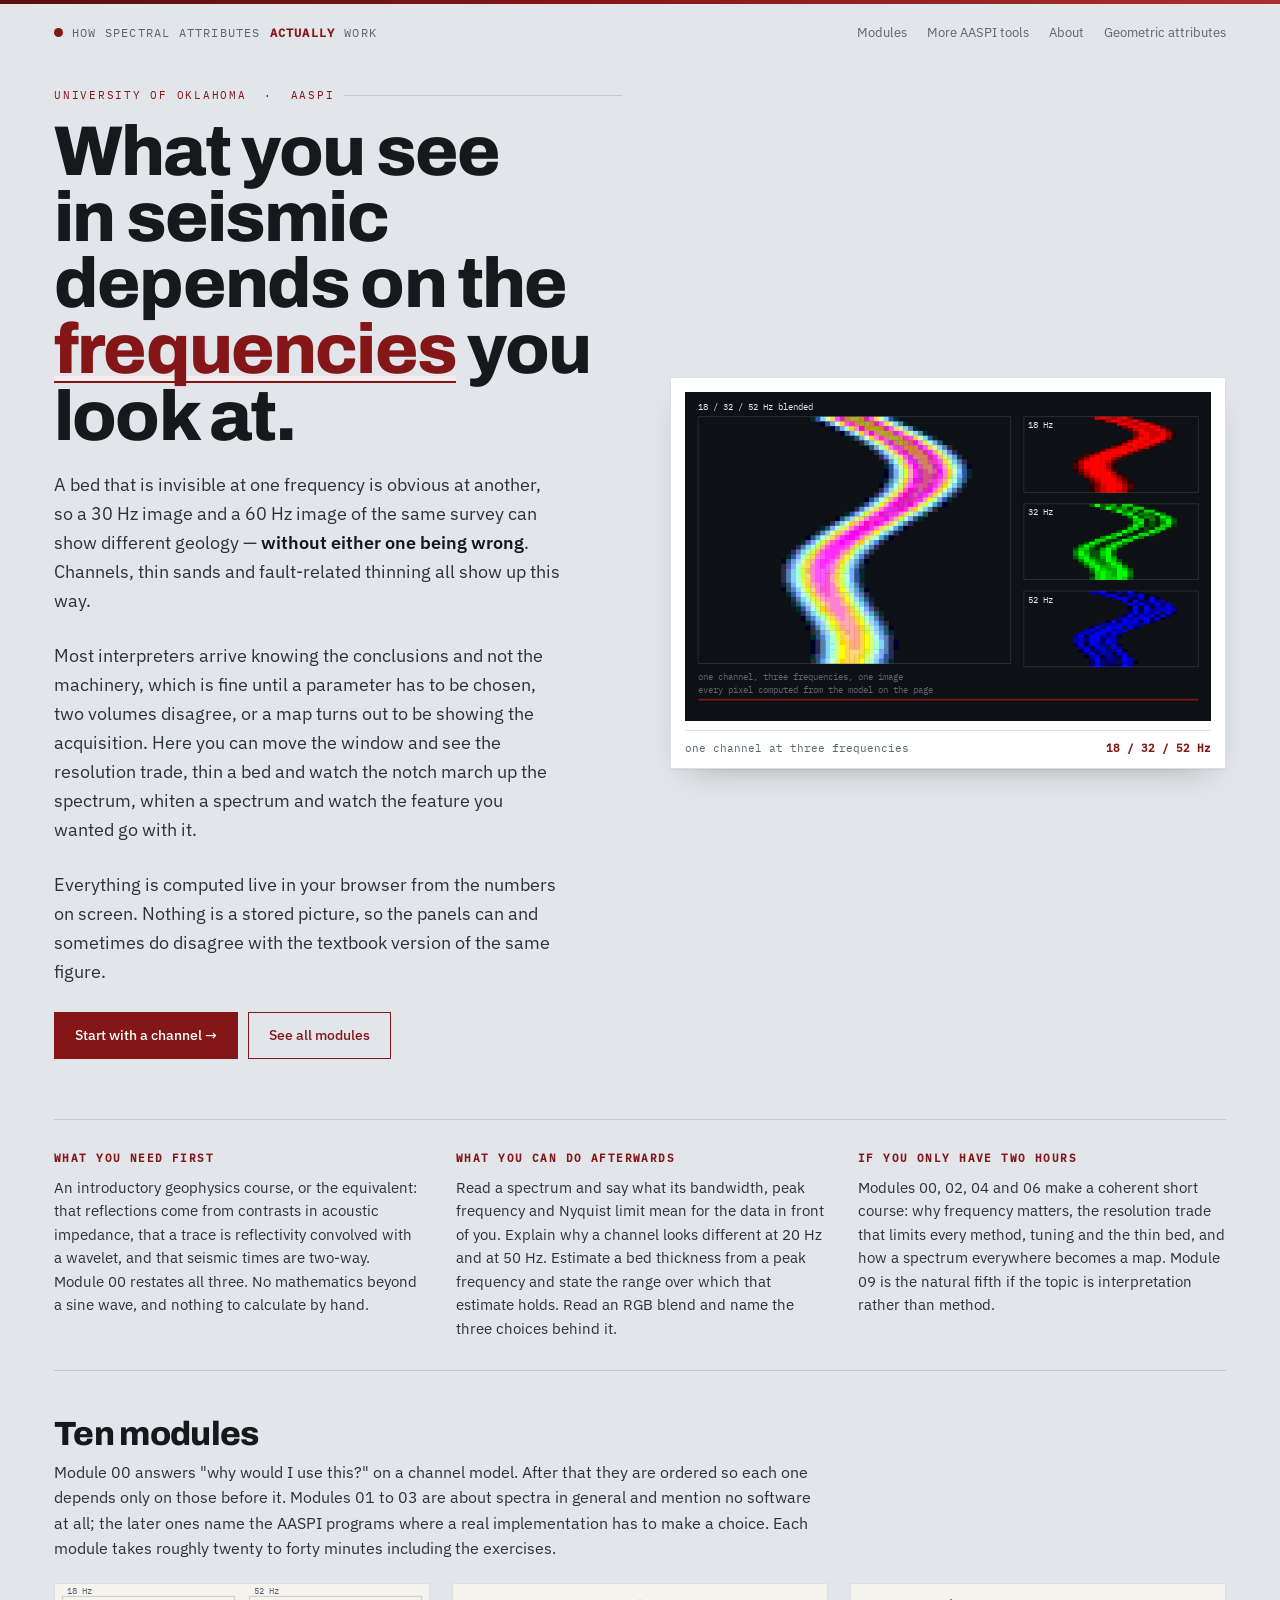
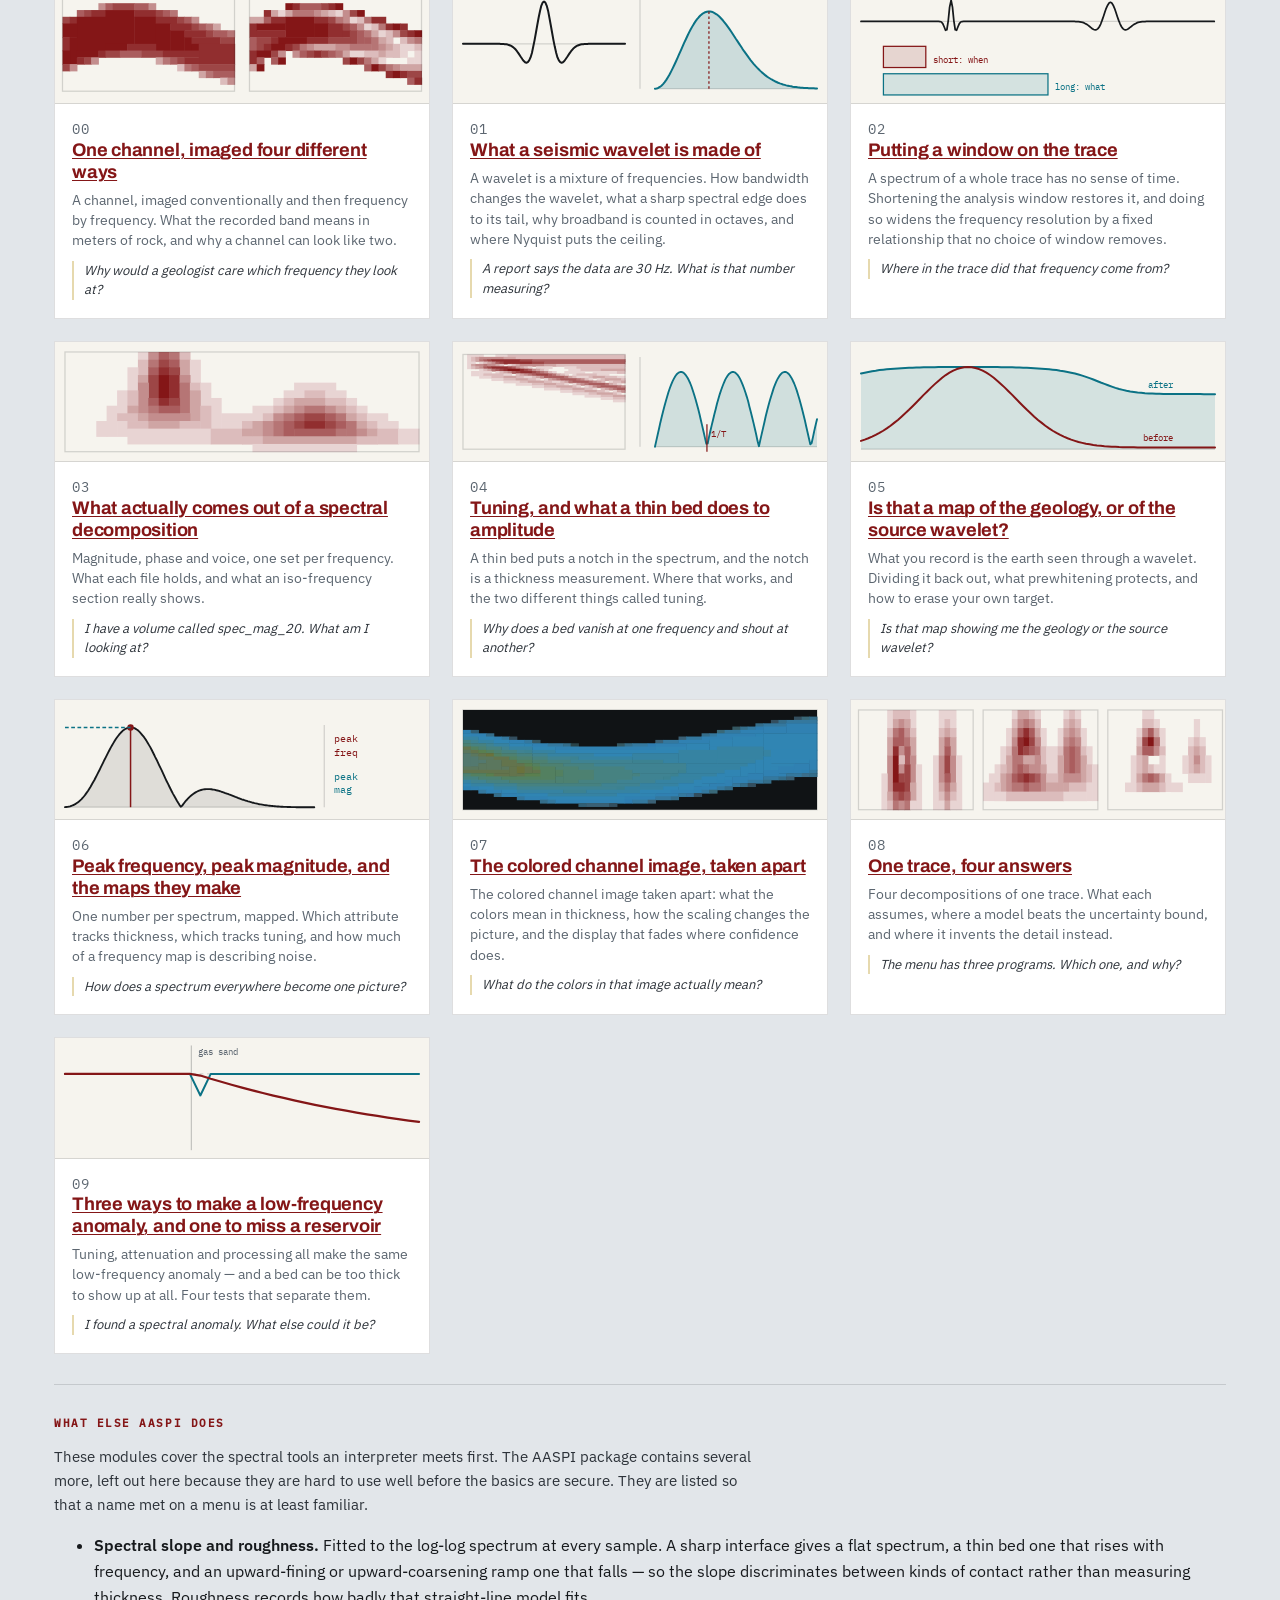
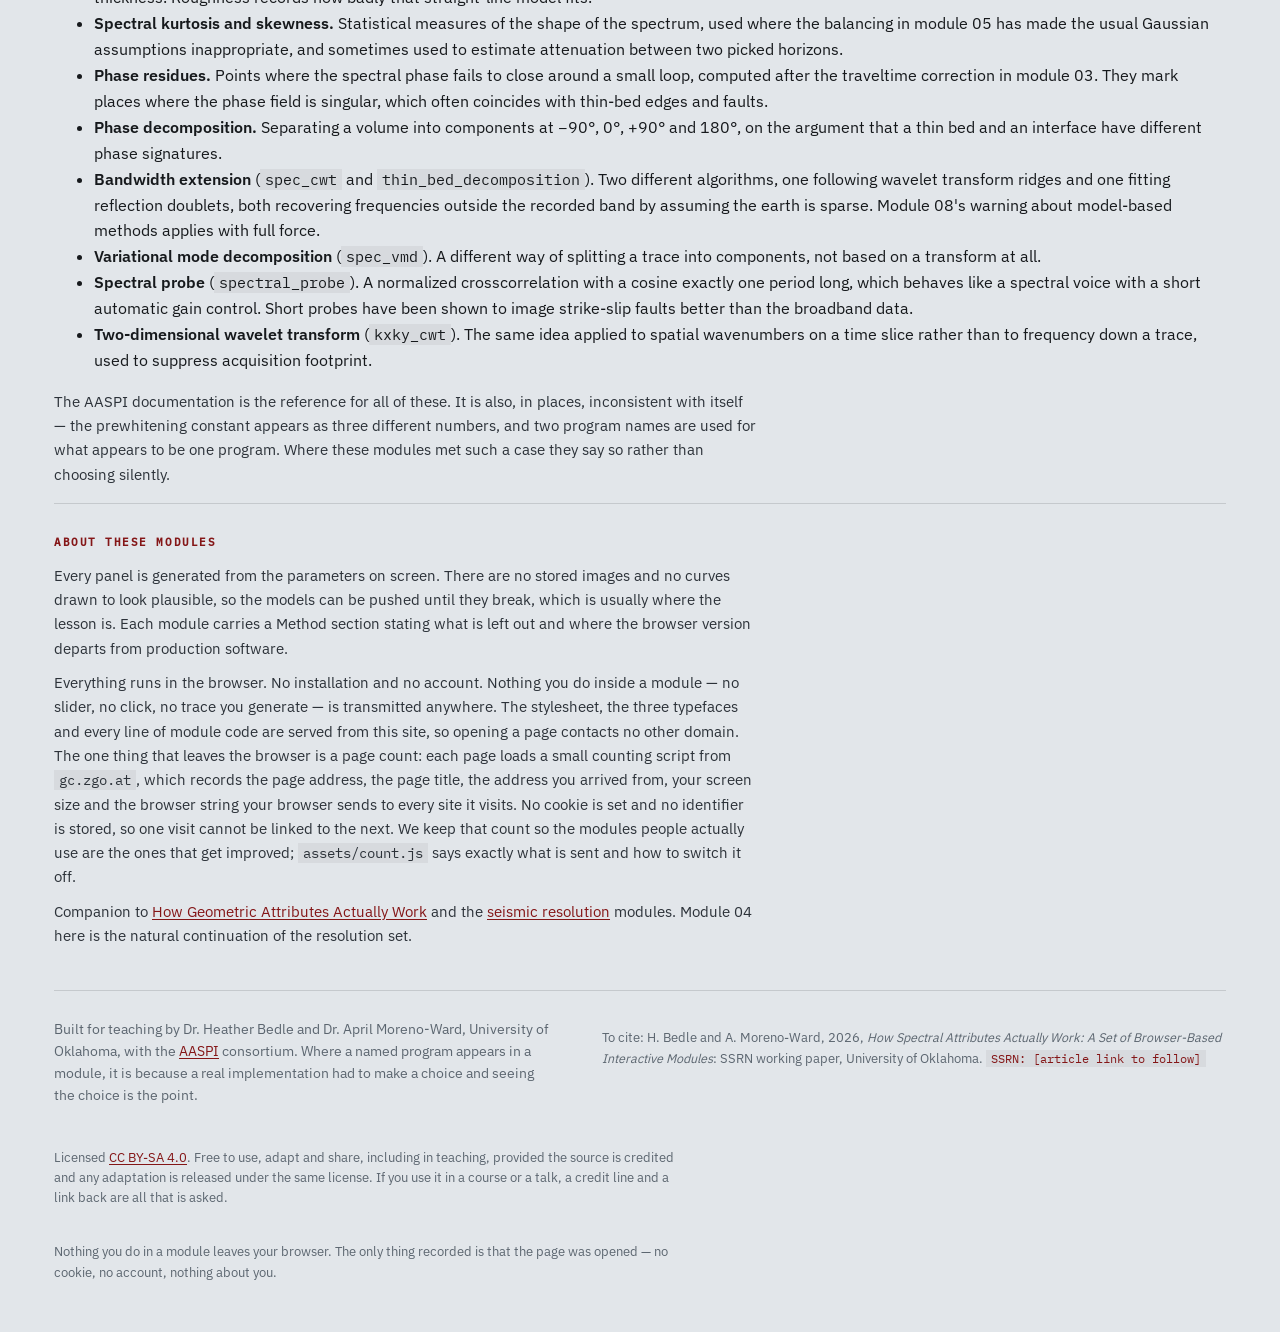
==== index.html @ 70d7c5f8 "Add files via upload" ====
<!DOCTYPE html>
<html lang="en">
<head>
<meta charset="utf-8">
<meta name="viewport" content="width=device-width, initial-scale=1">
<title>How Spectral Attributes Actually Work</title>
<meta name="description" content="Interactive teaching modules on spectral decomposition and spectral attributes: what a spectrum is, why time and frequency trade against each other, tuning, spectral balancing, peak frequency, blending, and where a spectral attribute goes wrong. Starts with why frequency matters for mapping a channel.">
<link rel="stylesheet" href="assets/fonts.css">
<link rel="stylesheet" href="assets/style.css">
</head>
<body>

<div class="wrap">
  <header class="masthead">
    <a class="brand" href="index.html"><span class="dot"></span>How spectral attributes <b>actually</b> work</a>
    <nav>
      <a href="#modules">Modules</a>
      <a href="#more">More AASPI tools</a>
      <a href="#about">About</a>
      <a href="https://hbedle-subsurface.github.io/geometric-attributes/">Geometric attributes</a>
    </nav>
  </header>

  <section class="hero">
    <div class="hero-grid">
      <div class="hero-copy">
        <p class="eyebrow">University of Oklahoma &nbsp;·&nbsp; AASPI</p>
        <h1 class="title">What you see in seismic depends on the <em>frequencies</em> you look at.</h1>
        <p class="lede">A bed that is invisible at one frequency is obvious at another, so a 30 Hz image
          and a 60 Hz image of the same survey can show different geology &mdash; <strong>without either
          one being wrong</strong>. Channels, thin sands and fault-related thinning all show up this
          way.</p>
        <p class="lede">Most interpreters arrive knowing the conclusions and not the machinery, which is
          fine until a parameter has to be chosen, two volumes disagree, or a map turns out to be showing
          the acquisition. Here you can move the window and see the resolution trade, thin a bed and watch
          the notch march up the spectrum, whiten a spectrum and watch the feature you wanted go with
          it.</p>
        <p class="lede">Everything is computed live in your browser from the numbers on screen. Nothing
          is a stored picture, so the panels can and sometimes do disagree with the textbook version of
          the same figure.</p>
        <div class="hero-cta">
          <a class="btn" href="modules/why.html">Start with a channel →</a>
          <a class="btn ghost" href="#modules">See all modules</a>
        </div>
      </div>
      <div class="hero-panel">
        <svg viewBox="0 0 640 400" xmlns="http://www.w3.org/2000/svg" role="img" aria-label="A channel imaged at three frequencies and the three combined as an RGB blend"><rect width="640" height="400" fill="#0d1014"/><rect x="152.6" y="30" width="6.3" height="6.2" fill="#002b2b"/><rect x="158.5" y="30" width="6.3" height="6.2" fill="#2b55aa"/><rect x="164.4" y="30" width="6.3" height="6.2" fill="#80d5ff"/><rect x="170.4" y="30" width="6.3" height="6.2" fill="#d5ffaa"/><rect x="176.3" y="30" width="6.3" height="6.2" fill="#ffd555"/><rect x="182.3" y="30" width="6.3" height="6.2" fill="#ff55ff"/><rect x="188.2" y="30" width="6.3" height="6.2" fill="#d52baa"/><rect x="194.1" y="30" width="6.3" height="6.2" fill="#d5802b"/><rect x="200.1" y="30" width="12.3" height="6.2" fill="#aaaa2b"/><rect x="211.9" y="30" width="6.3" height="6.2" fill="#d5802b"/><rect x="217.9" y="30" width="6.3" height="6.2" fill="#d52baa"/><rect x="223.8" y="30" width="6.3" height="6.2" fill="#ff55ff"/><rect x="229.8" y="30" width="6.3" height="6.2" fill="#ffd555"/><rect x="235.7" y="30" width="6.3" height="6.2" fill="#d5ffaa"/><rect x="241.6" y="30" width="6.3" height="6.2" fill="#80d5ff"/><rect x="247.6" y="30" width="6.3" height="6.2" fill="#2b55aa"/><rect x="253.5" y="30" width="6.3" height="6.2" fill="#002b2b"/><rect x="164.4" y="35.8" width="6.3" height="6.2" fill="#00002b"/><rect x="170.4" y="35.8" width="6.3" height="6.2" fill="#2b5580"/><rect x="176.3" y="35.8" width="6.3" height="6.2" fill="#80aaff"/><rect x="182.3" y="35.8" width="6.3" height="6.2" fill="#d5ffd5"/><rect x="188.2" y="35.8" width="6.3" height="6.2" fill="#ffd52b"/><rect x="194.1" y="35.8" width="6.3" height="6.2" fill="#ff55d5"/><rect x="200.1" y="35.8" width="6.3" height="6.2" fill="#ff2bd5"/><rect x="206" y="35.8" width="6.3" height="6.2" fill="#d58055"/><rect x="211.9" y="35.8" width="6.3" height="6.2" fill="#aaaa00"/><rect x="217.9" y="35.8" width="6.3" height="6.2" fill="#aaaa2b"/><rect x="223.8" y="35.8" width="6.3" height="6.2" fill="#d5802b"/><rect x="229.8" y="35.8" width="6.3" height="6.2" fill="#d52baa"/><rect x="235.7" y="35.8" width="6.3" height="6.2" fill="#ff55ff"/><rect x="241.6" y="35.8" width="6.3" height="6.2" fill="#ffd555"/><rect x="247.6" y="35.8" width="6.3" height="6.2" fill="#d5ffaa"/><rect x="253.5" y="35.8" width="6.3" height="6.2" fill="#80d5ff"/><rect x="259.4" y="35.8" width="6.3" height="6.2" fill="#5580aa"/><rect x="265.4" y="35.8" width="6.3" height="6.2" fill="#002b2b"/><rect x="176.3" y="41.5" width="6.3" height="6.2" fill="#00002b"/><rect x="182.3" y="41.5" width="6.3" height="6.2" fill="#2b5580"/><rect x="188.2" y="41.5" width="6.3" height="6.2" fill="#80aaff"/><rect x="194.1" y="41.5" width="6.3" height="6.2" fill="#aaffd5"/><rect x="200.1" y="41.5" width="6.3" height="6.2" fill="#ffd500"/><rect x="206" y="41.5" width="6.3" height="6.2" fill="#ff80d5"/><rect x="211.9" y="41.5" width="6.3" height="6.2" fill="#ff00d5"/><rect x="217.9" y="41.5" width="6.3" height="6.2" fill="#d58055"/><rect x="223.8" y="41.5" width="12.3" height="6.2" fill="#aaaa00"/><rect x="235.7" y="41.5" width="6.3" height="6.2" fill="#d5802b"/><rect x="241.6" y="41.5" width="6.3" height="6.2" fill="#d52baa"/><rect x="247.6" y="41.5" width="6.3" height="6.2" fill="#ff55ff"/><rect x="253.5" y="41.5" width="6.3" height="6.2" fill="#ffd580"/><rect x="259.4" y="41.5" width="6.3" height="6.2" fill="#d5ff80"/><rect x="265.4" y="41.5" width="6.3" height="6.2" fill="#80d5ff"/><rect x="271.3" y="41.5" width="6.3" height="6.2" fill="#5580aa"/><rect x="277.3" y="41.5" width="6.3" height="6.2" fill="#002b2b"/><rect x="188.2" y="47.3" width="6.3" height="6.2" fill="#00002b"/><rect x="194.1" y="47.3" width="6.3" height="6.2" fill="#2b5580"/><rect x="200.1" y="47.3" width="6.3" height="6.2" fill="#80aaff"/><rect x="206" y="47.3" width="6.3" height="6.2" fill="#aaffd5"/><rect x="211.9" y="47.3" width="6.3" height="6.2" fill="#ffd500"/><rect x="217.9" y="47.3" width="6.3" height="6.2" fill="#ff80d5"/><rect x="223.8" y="47.3" width="6.3" height="6.2" fill="#ff00d5"/><rect x="229.8" y="47.3" width="6.3" height="6.2" fill="#d58080"/><rect x="235.7" y="47.3" width="6.3" height="6.2" fill="#aaaa2b"/><rect x="241.6" y="47.3" width="6.3" height="6.2" fill="#aaaa00"/><rect x="247.6" y="47.3" width="6.3" height="6.2" fill="#d58055"/><rect x="253.5" y="47.3" width="6.3" height="6.2" fill="#d52bd5"/><rect x="259.4" y="47.3" width="6.3" height="6.2" fill="#ff55ff"/><rect x="265.4" y="47.3" width="6.3" height="6.2" fill="#ffd555"/><rect x="271.3" y="47.3" width="6.3" height="6.2" fill="#d5ffaa"/><rect x="277.3" y="47.3" width="6.3" height="6.2" fill="#80d5ff"/><rect x="283.2" y="47.3" width="6.3" height="6.2" fill="#5580aa"/><rect x="289.1" y="47.3" width="6.3" height="6.2" fill="#002b2b"/><rect x="200.1" y="53.1" width="6.3" height="6.2" fill="#002b2b"/><rect x="206" y="53.1" width="6.3" height="6.2" fill="#2b5580"/><rect x="211.9" y="53.1" width="6.3" height="6.2" fill="#80aaff"/><rect x="217.9" y="53.1" width="6.3" height="6.2" fill="#d5ffd5"/><rect x="223.8" y="53.1" width="6.3" height="6.2" fill="#ffd52b"/><rect x="229.8" y="53.1" width="6.3" height="6.2" fill="#ff80d5"/><rect x="235.7" y="53.1" width="6.3" height="6.2" fill="#ff2bd5"/><rect x="241.6" y="53.1" width="6.3" height="6.2" fill="#d58080"/><rect x="247.6" y="53.1" width="12.3" height="6.2" fill="#aaaa2b"/><rect x="259.4" y="53.1" width="6.3" height="6.2" fill="#d58055"/><rect x="265.4" y="53.1" width="6.3" height="6.2" fill="#ff2bd5"/><rect x="271.3" y="53.1" width="6.3" height="6.2" fill="#ff55d5"/><rect x="277.3" y="53.1" width="6.3" height="6.2" fill="#ffd52b"/><rect x="283.2" y="53.1" width="6.3" height="6.2" fill="#d5ffaa"/><rect x="289.1" y="53.1" width="6.3" height="6.2" fill="#80d5ff"/><rect x="295.1" y="53.1" width="6.3" height="6.2" fill="#2b55aa"/><rect x="301" y="53.1" width="6.3" height="6.2" fill="#002b2b"/><rect x="211.9" y="58.8" width="6.3" height="6.2" fill="#2b2b2b"/><rect x="217.9" y="58.8" width="6.3" height="6.2" fill="#5580aa"/><rect x="223.8" y="58.8" width="6.3" height="6.2" fill="#80d5ff"/><rect x="229.8" y="58.8" width="6.3" height="6.2" fill="#d5ff80"/><rect x="235.7" y="58.8" width="6.3" height="6.2" fill="#ffd555"/><rect x="241.6" y="58.8" width="6.3" height="6.2" fill="#ff55ff"/><rect x="247.6" y="58.8" width="6.3" height="6.2" fill="#d52bd5"/><rect x="253.5" y="58.8" width="6.3" height="6.2" fill="#d58055"/><rect x="259.4" y="58.8" width="6.3" height="6.2" fill="#aaaa2b"/><rect x="265.4" y="58.8" width="6.3" height="6.2" fill="#d5802b"/><rect x="271.3" y="58.8" width="6.3" height="6.2" fill="#d55580"/><rect x="277.3" y="58.8" width="6.3" height="6.2" fill="#ff00ff"/><rect x="283.2" y="58.8" width="6.3" height="6.2" fill="#ff80d5"/><rect x="289.1" y="58.8" width="6.3" height="6.2" fill="#d5ff2b"/><rect x="295.1" y="58.8" width="6.3" height="6.2" fill="#aaffd5"/><rect x="301" y="58.8" width="6.3" height="6.2" fill="#80aad5"/><rect x="306.9" y="58.8" width="6.3" height="6.2" fill="#2b5580"/><rect x="223.8" y="64.6" width="6.3" height="6.2" fill="#2b5580"/><rect x="229.8" y="64.6" width="6.3" height="6.2" fill="#80aad5"/><rect x="235.7" y="64.6" width="6.3" height="6.2" fill="#aaffd5"/><rect x="241.6" y="64.6" width="6.3" height="6.2" fill="#d5ff2b"/><rect x="247.6" y="64.6" width="6.3" height="6.2" fill="#ff80d5"/><rect x="253.5" y="64.6" width="6.3" height="6.2" fill="#ff2bff"/><rect x="259.4" y="64.6" width="6.3" height="6.2" fill="#d555aa"/><rect x="265.4" y="64.6" width="6.3" height="6.2" fill="#d58055"/><rect x="271.3" y="64.6" width="6.3" height="6.2" fill="#d5802b"/><rect x="277.3" y="64.6" width="6.3" height="6.2" fill="#d58055"/><rect x="283.2" y="64.6" width="6.3" height="6.2" fill="#d52bd5"/><rect x="289.1" y="64.6" width="6.3" height="6.2" fill="#ff55ff"/><rect x="295.1" y="64.6" width="6.3" height="6.2" fill="#ffd555"/><rect x="301" y="64.6" width="6.3" height="6.2" fill="#d5ffaa"/><rect x="306.9" y="64.6" width="6.3" height="6.2" fill="#80d5ff"/><rect x="312.9" y="64.6" width="6.3" height="6.2" fill="#5580aa"/><rect x="318.8" y="64.6" width="6.3" height="6.2" fill="#2b2b2b"/><rect x="229.8" y="70.4" width="6.3" height="6.2" fill="#2b2b55"/><rect x="235.7" y="70.4" width="6.3" height="6.2" fill="#5580d5"/><rect x="241.6" y="70.4" width="6.3" height="6.2" fill="#aad5ff"/><rect x="247.6" y="70.4" width="6.3" height="6.2" fill="#d5ff80"/><rect x="253.5" y="70.4" width="6.3" height="6.2" fill="#ffaa80"/><rect x="259.4" y="70.4" width="6.3" height="6.2" fill="#ff2bff"/><rect x="265.4" y="70.4" width="6.3" height="6.2" fill="#d52baa"/><rect x="271.3" y="70.4" width="6.3" height="6.2" fill="#d58055"/><rect x="277.3" y="70.4" width="6.3" height="6.2" fill="#d5802b"/><rect x="283.2" y="70.4" width="6.3" height="11.9" fill="#d58055"/><rect x="289.1" y="70.4" width="6.3" height="6.2" fill="#d52baa"/><rect x="295.1" y="70.4" width="6.3" height="6.2" fill="#ff2bff"/><rect x="301" y="70.4" width="6.3" height="6.2" fill="#ffaa80"/><rect x="306.9" y="70.4" width="6.3" height="6.2" fill="#d5ff55"/><rect x="312.9" y="70.4" width="6.3" height="6.2" fill="#aad5ff"/><rect x="318.8" y="70.4" width="6.3" height="6.2" fill="#5580d5"/><rect x="324.8" y="70.4" width="6.3" height="6.2" fill="#2b2b55"/><rect x="235.7" y="76.2" width="6.3" height="6.2" fill="#2b2b55"/><rect x="241.6" y="76.2" width="6.3" height="6.2" fill="#5580d5"/><rect x="247.6" y="76.2" width="6.3" height="6.2" fill="#aad5ff"/><rect x="253.5" y="76.2" width="6.3" height="6.2" fill="#d5ff80"/><rect x="259.4" y="76.2" width="6.3" height="6.2" fill="#ffd580"/><rect x="265.4" y="76.2" width="6.3" height="6.2" fill="#ff55ff"/><rect x="271.3" y="76.2" width="6.3" height="6.2" fill="#d52bd5"/><rect x="277.3" y="76.2" width="6.3" height="6.2" fill="#d58080"/><rect x="289.1" y="76.2" width="6.3" height="17.7" fill="#d58055"/><rect x="295.1" y="76.2" width="6.3" height="6.2" fill="#d52baa"/><rect x="301" y="76.2" width="6.3" height="6.2" fill="#ff2bff"/><rect x="306.9" y="76.2" width="6.3" height="6.2" fill="#ffaaaa"/><rect x="312.9" y="76.2" width="6.3" height="6.2" fill="#d5ff55"/><rect x="318.8" y="76.2" width="6.3" height="6.2" fill="#aad5ff"/><rect x="324.8" y="76.2" width="6.3" height="6.2" fill="#55aad5"/><rect x="330.7" y="76.2" width="6.3" height="6.2" fill="#2b2b55"/><rect x="241.6" y="81.9" width="6.3" height="6.2" fill="#2b2b55"/><rect x="247.6" y="81.9" width="6.3" height="6.2" fill="#55aad5"/><rect x="253.5" y="81.9" width="6.3" height="6.2" fill="#aaffff"/><rect x="259.4" y="81.9" width="6.3" height="6.2" fill="#d5ff55"/><rect x="265.4" y="81.9" width="6.3" height="6.2" fill="#ffaaaa"/><rect x="271.3" y="81.9" width="6.3" height="6.2" fill="#ff2bff"/><rect x="277.3" y="81.9" width="6.3" height="6.2" fill="#d52bd5"/><rect x="283.2" y="81.9" width="6.3" height="6.2" fill="#d58080"/><rect x="295.1" y="81.9" width="6.3" height="6.2" fill="#d55580"/><rect x="301" y="81.9" width="6.3" height="6.2" fill="#ff2bd5"/><rect x="306.9" y="81.9" width="6.3" height="6.2" fill="#ff55ff"/><rect x="312.9" y="81.9" width="6.3" height="6.2" fill="#ffd555"/><rect x="318.8" y="81.9" width="6.3" height="6.2" fill="#d5ff80"/><rect x="324.8" y="81.9" width="6.3" height="6.2" fill="#80d5ff"/><rect x="330.7" y="81.9" width="6.3" height="6.2" fill="#5580aa"/><rect x="336.6" y="81.9" width="6.3" height="6.2" fill="#2b2b55"/><rect x="241.6" y="87.7" width="6.3" height="6.2" fill="#002b2b"/><rect x="247.6" y="87.7" width="6.3" height="6.2" fill="#2b55aa"/><rect x="253.5" y="87.7" width="6.3" height="6.2" fill="#80d5ff"/><rect x="259.4" y="87.7" width="6.3" height="6.2" fill="#d5ffaa"/><rect x="265.4" y="87.7" width="6.3" height="6.2" fill="#ffd52b"/><rect x="271.3" y="87.7" width="6.3" height="6.2" fill="#ff80d5"/><rect x="277.3" y="87.7" width="6.3" height="6.2" fill="#ff00ff"/><rect x="283.2" y="87.7" width="6.3" height="6.2" fill="#d555aa"/><rect x="295.1" y="87.7" width="6.3" height="11.9" fill="#d58080"/><rect x="301" y="87.7" width="6.3" height="6.2" fill="#d52baa"/><rect x="306.9" y="87.7" width="6.3" height="6.2" fill="#ff2bff"/><rect x="312.9" y="87.7" width="6.3" height="6.2" fill="#ffaaaa"/><rect x="318.8" y="87.7" width="6.3" height="6.2" fill="#d5ff2b"/><rect x="324.8" y="87.7" width="6.3" height="6.2" fill="#aaffd5"/><rect x="330.7" y="87.7" width="6.3" height="6.2" fill="#80aaff"/><rect x="336.6" y="87.7" width="6.3" height="6.2" fill="#2b5580"/><rect x="342.6" y="87.7" width="6.3" height="6.2" fill="#00002b"/><rect x="241.6" y="93.5" width="6.3" height="11.9" fill="#00002b"/><rect x="247.6" y="93.5" width="6.3" height="11.9" fill="#2b5580"/><rect x="253.5" y="93.5" width="6.3" height="11.9" fill="#80aaff"/><rect x="259.4" y="93.5" width="6.3" height="11.9" fill="#aaffd5"/><rect x="265.4" y="93.5" width="6.3" height="11.9" fill="#d5ff2b"/><rect x="271.3" y="93.5" width="6.3" height="11.9" fill="#ffaaaa"/><rect x="277.3" y="93.5" width="6.3" height="11.9" fill="#ff2bff"/><rect x="283.2" y="93.5" width="6.3" height="6.2" fill="#d52baa"/><rect x="289.1" y="93.5" width="6.3" height="23.5" fill="#d55580"/><rect x="301" y="93.5" width="6.3" height="6.2" fill="#d555aa"/><rect x="306.9" y="93.5" width="6.3" height="6.2" fill="#ff00ff"/><rect x="312.9" y="93.5" width="6.3" height="11.9" fill="#ff80d5"/><rect x="318.8" y="93.5" width="6.3" height="6.2" fill="#ffd52b"/><rect x="324.8" y="93.5" width="6.3" height="6.2" fill="#d5ffd5"/><rect x="330.7" y="93.5" width="6.3" height="6.2" fill="#80d5ff"/><rect x="336.6" y="93.5" width="6.3" height="11.9" fill="#2b55aa"/><rect x="342.6" y="93.5" width="6.3" height="11.9" fill="#002b2b"/><rect x="283.2" y="99.2" width="6.3" height="6.2" fill="#d52bd5"/><rect x="295.1" y="99.2" width="6.3" height="6.2" fill="#d55580"/><rect x="301" y="99.2" width="6.3" height="6.2" fill="#d52baa"/><rect x="306.9" y="99.2" width="6.3" height="6.2" fill="#ff2bff"/><rect x="318.8" y="99.2" width="6.3" height="6.2" fill="#ffd500"/><rect x="324.8" y="99.2" width="6.3" height="6.2" fill="#aaffd5"/><rect x="330.7" y="99.2" width="6.3" height="6.2" fill="#80aaff"/><rect x="241.6" y="105" width="6.3" height="6.2" fill="#002b2b"/><rect x="247.6" y="105" width="6.3" height="6.2" fill="#5580aa"/><rect x="253.5" y="105" width="6.3" height="6.2" fill="#80d5ff"/><rect x="259.4" y="105" width="6.3" height="6.2" fill="#d5ffaa"/><rect x="265.4" y="105" width="6.3" height="6.2" fill="#ffd52b"/><rect x="271.3" y="105" width="6.3" height="6.2" fill="#ff80d5"/><rect x="277.3" y="105" width="6.3" height="6.2" fill="#ff00ff"/><rect x="283.2" y="105" width="6.3" height="6.2" fill="#d52baa"/><rect x="295.1" y="105" width="6.3" height="6.2" fill="#d555aa"/><rect x="301" y="105" width="6.3" height="6.2" fill="#ff2bd5"/><rect x="306.9" y="105" width="6.3" height="6.2" fill="#ff55ff"/><rect x="312.9" y="105" width="6.3" height="6.2" fill="#ffaa80"/><rect x="318.8" y="105" width="6.3" height="6.2" fill="#d5ff55"/><rect x="324.8" y="105" width="6.3" height="6.2" fill="#aaffff"/><rect x="330.7" y="105" width="6.3" height="6.2" fill="#55aad5"/><rect x="336.6" y="105" width="6.3" height="6.2" fill="#2b5580"/><rect x="235.7" y="110.8" width="6.3" height="6.2" fill="#00002b"/><rect x="241.6" y="110.8" width="6.3" height="6.2" fill="#2b5580"/><rect x="247.6" y="110.8" width="6.3" height="6.2" fill="#55aad5"/><rect x="253.5" y="110.8" width="6.3" height="6.2" fill="#aaffff"/><rect x="259.4" y="110.8" width="6.3" height="6.2" fill="#d5ff55"/><rect x="265.4" y="110.8" width="6.3" height="6.2" fill="#ffaa80"/><rect x="271.3" y="110.8" width="6.3" height="6.2" fill="#ff55ff"/><rect x="277.3" y="110.8" width="6.3" height="6.2" fill="#ff2bd5"/><rect x="283.2" y="110.8" width="6.3" height="11.9" fill="#d555aa"/><rect x="295.1" y="110.8" width="6.3" height="6.2" fill="#d52baa"/><rect x="301" y="110.8" width="6.3" height="6.2" fill="#ff2bff"/><rect x="306.9" y="110.8" width="6.3" height="6.2" fill="#ff80d5"/><rect x="312.9" y="110.8" width="6.3" height="6.2" fill="#ffd500"/><rect x="318.8" y="110.8" width="6.3" height="6.2" fill="#d5ffaa"/><rect x="324.8" y="110.8" width="6.3" height="6.2" fill="#80d5ff"/><rect x="330.7" y="110.8" width="6.3" height="6.2" fill="#5580aa"/><rect x="336.6" y="110.8" width="6.3" height="6.2" fill="#002b2b"/><rect x="235.7" y="116.5" width="6.3" height="6.2" fill="#2b2b55"/><rect x="241.6" y="116.5" width="6.3" height="6.2" fill="#5580d5"/><rect x="247.6" y="116.5" width="6.3" height="6.2" fill="#aad5ff"/><rect x="253.5" y="116.5" width="6.3" height="6.2" fill="#d5ff80"/><rect x="259.4" y="116.5" width="6.3" height="6.2" fill="#ffd555"/><rect x="265.4" y="116.5" width="6.3" height="6.2" fill="#ff55d5"/><rect x="271.3" y="116.5" width="6.3" height="6.2" fill="#ff00d5"/><rect x="277.3" y="116.5" width="6.3" height="6.2" fill="#d52baa"/><rect x="289.1" y="116.5" width="6.3" height="6.2" fill="#d52baa"/><rect x="295.1" y="116.5" width="6.3" height="6.2" fill="#ff00ff"/><rect x="301" y="116.5" width="6.3" height="6.2" fill="#ff80d5"/><rect x="306.9" y="116.5" width="6.3" height="6.2" fill="#ffd52b"/><rect x="312.9" y="116.5" width="6.3" height="6.2" fill="#d5ffaa"/><rect x="318.8" y="116.5" width="6.3" height="6.2" fill="#80d5ff"/><rect x="324.8" y="116.5" width="6.3" height="6.2" fill="#5580aa"/><rect x="330.7" y="116.5" width="6.3" height="6.2" fill="#2b2b55"/><rect x="229.8" y="122.3" width="6.3" height="6.2" fill="#2b2b55"/><rect x="235.7" y="122.3" width="6.3" height="6.2" fill="#5580d5"/><rect x="241.6" y="122.3" width="6.3" height="6.2" fill="#aad5ff"/><rect x="247.6" y="122.3" width="6.3" height="6.2" fill="#d5ff80"/><rect x="253.5" y="122.3" width="6.3" height="6.2" fill="#ffd555"/><rect x="259.4" y="122.3" width="6.3" height="6.2" fill="#ff55d5"/><rect x="265.4" y="122.3" width="6.3" height="6.2" fill="#ff00d5"/><rect x="271.3" y="122.3" width="6.3" height="11.9" fill="#d52baa"/><rect x="277.3" y="122.3" width="6.3" height="6.2" fill="#d555aa"/><rect x="283.2" y="122.3" width="6.3" height="6.2" fill="#d52bd5"/><rect x="289.1" y="122.3" width="6.3" height="6.2" fill="#ff2bff"/><rect x="295.1" y="122.3" width="6.3" height="6.2" fill="#ff80d5"/><rect x="301" y="122.3" width="6.3" height="6.2" fill="#ffd52b"/><rect x="306.9" y="122.3" width="6.3" height="6.2" fill="#d5ffaa"/><rect x="312.9" y="122.3" width="6.3" height="6.2" fill="#80d5ff"/><rect x="318.8" y="122.3" width="6.3" height="6.2" fill="#5580aa"/><rect x="324.8" y="122.3" width="6.3" height="6.2" fill="#2b2b55"/><rect x="217.9" y="128.1" width="6.3" height="6.2" fill="#00002b"/><rect x="223.8" y="128.1" width="6.3" height="6.2" fill="#2b5580"/><rect x="229.8" y="128.1" width="6.3" height="6.2" fill="#55aad5"/><rect x="235.7" y="128.1" width="6.3" height="6.2" fill="#aaffff"/><rect x="241.6" y="128.1" width="6.3" height="6.2" fill="#d5ff55"/><rect x="247.6" y="128.1" width="6.3" height="6.2" fill="#ffaa80"/><rect x="253.5" y="128.1" width="6.3" height="6.2" fill="#ff55ff"/><rect x="259.4" y="128.1" width="6.3" height="6.2" fill="#ff00d5"/><rect x="265.4" y="128.1" width="6.3" height="6.2" fill="#d52baa"/><rect x="277.3" y="128.1" width="6.3" height="6.2" fill="#ff2bd5"/><rect x="283.2" y="128.1" width="6.3" height="6.2" fill="#ff2bff"/><rect x="289.1" y="128.1" width="6.3" height="6.2" fill="#ffaaaa"/><rect x="295.1" y="128.1" width="6.3" height="6.2" fill="#ffff00"/><rect x="301" y="128.1" width="6.3" height="6.2" fill="#aaffd5"/><rect x="306.9" y="128.1" width="6.3" height="6.2" fill="#80aaff"/><rect x="312.9" y="128.1" width="6.3" height="6.2" fill="#2b55aa"/><rect x="318.8" y="128.1" width="6.3" height="6.2" fill="#002b2b"/><rect x="211.9" y="133.8" width="6.3" height="6.2" fill="#002b2b"/><rect x="217.9" y="133.8" width="6.3" height="6.2" fill="#2b55aa"/><rect x="223.8" y="133.8" width="6.3" height="6.2" fill="#80aaff"/><rect x="229.8" y="133.8" width="6.3" height="6.2" fill="#aaffd5"/><rect x="235.7" y="133.8" width="6.3" height="6.2" fill="#ffff00"/><rect x="241.6" y="133.8" width="6.3" height="6.2" fill="#ffaaaa"/><rect x="247.6" y="133.8" width="6.3" height="6.2" fill="#ff2bff"/><rect x="253.5" y="133.8" width="6.3" height="6.2" fill="#ff00d5"/><rect x="259.4" y="133.8" width="6.3" height="6.2" fill="#d52baa"/><rect x="265.4" y="133.8" width="6.3" height="6.2" fill="#d52bd5"/><rect x="271.3" y="133.8" width="6.3" height="6.2" fill="#ff00d5"/><rect x="277.3" y="133.8" width="6.3" height="6.2" fill="#ff55ff"/><rect x="283.2" y="133.8" width="6.3" height="6.2" fill="#ffd580"/><rect x="289.1" y="133.8" width="6.3" height="6.2" fill="#d5ff55"/><rect x="295.1" y="133.8" width="6.3" height="6.2" fill="#aaffff"/><rect x="301" y="133.8" width="6.3" height="6.2" fill="#55aad5"/><rect x="306.9" y="133.8" width="6.3" height="6.2" fill="#2b5580"/><rect x="312.9" y="133.8" width="6.3" height="6.2" fill="#00002b"/><rect x="206" y="139.6" width="6.3" height="6.2" fill="#2b2b55"/><rect x="211.9" y="139.6" width="6.3" height="6.2" fill="#5580d5"/><rect x="217.9" y="139.6" width="6.3" height="6.2" fill="#aad5ff"/><rect x="223.8" y="139.6" width="6.3" height="6.2" fill="#d5ff80"/><rect x="229.8" y="139.6" width="6.3" height="6.2" fill="#ffd555"/><rect x="235.7" y="139.6" width="6.3" height="6.2" fill="#ff80d5"/><rect x="241.6" y="139.6" width="6.3" height="6.2" fill="#ff2bff"/><rect x="247.6" y="139.6" width="12.3" height="6.2" fill="#d52bd5"/><rect x="259.4" y="139.6" width="6.3" height="6.2" fill="#ff00d5"/><rect x="265.4" y="139.6" width="6.3" height="6.2" fill="#ff2bff"/><rect x="271.3" y="139.6" width="6.3" height="6.2" fill="#ffaaaa"/><rect x="277.3" y="139.6" width="6.3" height="6.2" fill="#ffd500"/><rect x="283.2" y="139.6" width="6.3" height="6.2" fill="#d5ffaa"/><rect x="289.1" y="139.6" width="6.3" height="6.2" fill="#80d5ff"/><rect x="295.1" y="139.6" width="6.3" height="6.2" fill="#5580aa"/><rect x="301" y="139.6" width="6.3" height="6.2" fill="#2b2b2b"/><rect x="194.1" y="145.4" width="6.3" height="6.2" fill="#002b2b"/><rect x="200.1" y="145.4" width="6.3" height="6.2" fill="#2b55aa"/><rect x="206" y="145.4" width="6.3" height="6.2" fill="#80aaff"/><rect x="211.9" y="145.4" width="6.3" height="6.2" fill="#aaffd5"/><rect x="217.9" y="145.4" width="6.3" height="6.2" fill="#d5ff2b"/><rect x="223.8" y="145.4" width="6.3" height="6.2" fill="#ffaaaa"/><rect x="229.8" y="145.4" width="6.3" height="6.2" fill="#ff55ff"/><rect x="235.7" y="145.4" width="6.3" height="6.2" fill="#ff00d5"/><rect x="241.6" y="145.4" width="6.3" height="6.2" fill="#d52bd5"/><rect x="247.6" y="145.4" width="6.3" height="6.2" fill="#ff2bd5"/><rect x="253.5" y="145.4" width="6.3" height="6.2" fill="#ff2bff"/><rect x="259.4" y="145.4" width="6.3" height="6.2" fill="#ff80d5"/><rect x="265.4" y="145.4" width="6.3" height="6.2" fill="#ffd555"/><rect x="271.3" y="145.4" width="6.3" height="6.2" fill="#d5ff80"/><rect x="277.3" y="145.4" width="6.3" height="6.2" fill="#aad5ff"/><rect x="283.2" y="145.4" width="6.3" height="6.2" fill="#55aad5"/><rect x="289.1" y="145.4" width="6.3" height="6.2" fill="#2b5555"/><rect x="182.3" y="151.2" width="6.3" height="6.2" fill="#00002b"/><rect x="188.2" y="151.2" width="6.3" height="6.2" fill="#2b5580"/><rect x="194.1" y="151.2" width="6.3" height="6.2" fill="#55aad5"/><rect x="200.1" y="151.2" width="6.3" height="6.2" fill="#aad5ff"/><rect x="206" y="151.2" width="6.3" height="6.2" fill="#d5ff80"/><rect x="211.9" y="151.2" width="6.3" height="6.2" fill="#ffd555"/><rect x="217.9" y="151.2" width="6.3" height="6.2" fill="#ff80d5"/><rect x="223.8" y="151.2" width="6.3" height="6.2" fill="#ff2bff"/><rect x="229.8" y="151.2" width="12.3" height="6.2" fill="#ff2bd5"/><rect x="241.6" y="151.2" width="6.3" height="6.2" fill="#ff00ff"/><rect x="247.6" y="151.2" width="6.3" height="6.2" fill="#ff55ff"/><rect x="253.5" y="151.2" width="6.3" height="6.2" fill="#ffaaaa"/><rect x="259.4" y="151.2" width="6.3" height="6.2" fill="#d5ff2b"/><rect x="265.4" y="151.2" width="6.3" height="6.2" fill="#aaffd5"/><rect x="271.3" y="151.2" width="6.3" height="6.2" fill="#80aaff"/><rect x="277.3" y="151.2" width="6.3" height="6.2" fill="#2b5580"/><rect x="283.2" y="151.2" width="6.3" height="6.2" fill="#002b2b"/><rect x="176.3" y="156.9" width="6.3" height="6.2" fill="#2b2b55"/><rect x="182.3" y="156.9" width="6.3" height="6.2" fill="#5580aa"/><rect x="188.2" y="156.9" width="6.3" height="6.2" fill="#80d5ff"/><rect x="194.1" y="156.9" width="6.3" height="6.2" fill="#d5ffaa"/><rect x="200.1" y="156.9" width="6.3" height="6.2" fill="#ffd500"/><rect x="206" y="156.9" width="6.3" height="6.2" fill="#ffaaaa"/><rect x="211.9" y="156.9" width="6.3" height="6.2" fill="#ff55ff"/><rect x="217.9" y="156.9" width="6.3" height="11.9" fill="#ff00d5"/><rect x="223.8" y="156.9" width="6.3" height="6.2" fill="#ff2bd5"/><rect x="229.8" y="156.9" width="6.3" height="6.2" fill="#ff00d5"/><rect x="235.7" y="156.9" width="6.3" height="6.2" fill="#ff2bff"/><rect x="241.6" y="156.9" width="6.3" height="6.2" fill="#ff80d5"/><rect x="247.6" y="156.9" width="6.3" height="6.2" fill="#ffd52b"/><rect x="253.5" y="156.9" width="6.3" height="6.2" fill="#d5ffaa"/><rect x="259.4" y="156.9" width="6.3" height="6.2" fill="#80d5ff"/><rect x="265.4" y="156.9" width="6.3" height="6.2" fill="#5580aa"/><rect x="271.3" y="156.9" width="6.3" height="6.2" fill="#2b2b55"/><rect x="164.4" y="162.7" width="6.3" height="6.2" fill="#002b2b"/><rect x="170.4" y="162.7" width="6.3" height="6.2" fill="#2b5580"/><rect x="176.3" y="162.7" width="6.3" height="6.2" fill="#80aaff"/><rect x="182.3" y="162.7" width="6.3" height="6.2" fill="#aaffff"/><rect x="188.2" y="162.7" width="6.3" height="6.2" fill="#d5ff55"/><rect x="194.1" y="162.7" width="6.3" height="6.2" fill="#ffd580"/><rect x="200.1" y="162.7" width="6.3" height="6.2" fill="#ff80d5"/><rect x="206" y="162.7" width="6.3" height="6.2" fill="#ff2bff"/><rect x="211.9" y="162.7" width="6.3" height="6.2" fill="#ff00d5"/><rect x="223.8" y="162.7" width="6.3" height="6.2" fill="#ff2bff"/><rect x="229.8" y="162.7" width="6.3" height="6.2" fill="#ff80d5"/><rect x="235.7" y="162.7" width="6.3" height="6.2" fill="#ffd555"/><rect x="241.6" y="162.7" width="6.3" height="6.2" fill="#d5ff55"/><rect x="247.6" y="162.7" width="6.3" height="6.2" fill="#aaffff"/><rect x="253.5" y="162.7" width="6.3" height="6.2" fill="#55aad5"/><rect x="259.4" y="162.7" width="6.3" height="6.2" fill="#2b5580"/><rect x="265.4" y="162.7" width="6.3" height="6.2" fill="#00002b"/><rect x="158.5" y="168.5" width="6.3" height="6.2" fill="#2b2b55"/><rect x="164.4" y="168.5" width="6.3" height="6.2" fill="#5580aa"/><rect x="170.4" y="168.5" width="6.3" height="6.2" fill="#80d5ff"/><rect x="176.3" y="168.5" width="6.3" height="6.2" fill="#d5ffaa"/><rect x="182.3" y="168.5" width="6.3" height="6.2" fill="#ffd500"/><rect x="188.2" y="168.5" width="6.3" height="6.2" fill="#ffaaaa"/><rect x="194.1" y="168.5" width="6.3" height="6.2" fill="#ff55ff"/><rect x="200.1" y="168.5" width="6.3" height="11.9" fill="#ff00ff"/><rect x="206" y="168.5" width="6.3" height="6.2" fill="#ff00d5"/><rect x="211.9" y="168.5" width="6.3" height="6.2" fill="#ff2bff"/><rect x="217.9" y="168.5" width="6.3" height="6.2" fill="#ff55ff"/><rect x="223.8" y="168.5" width="6.3" height="6.2" fill="#ffaaaa"/><rect x="229.8" y="168.5" width="6.3" height="6.2" fill="#ffff00"/><rect x="235.7" y="168.5" width="6.3" height="6.2" fill="#aaffd5"/><rect x="241.6" y="168.5" width="6.3" height="6.2" fill="#80d5ff"/><rect x="247.6" y="168.5" width="6.3" height="6.2" fill="#5580aa"/><rect x="253.5" y="168.5" width="6.3" height="6.2" fill="#2b2b55"/><rect x="146.6" y="174.2" width="6.3" height="6.2" fill="#00002b"/><rect x="152.6" y="174.2" width="6.3" height="6.2" fill="#2b5580"/><rect x="158.5" y="174.2" width="6.3" height="6.2" fill="#55aad5"/><rect x="164.4" y="174.2" width="6.3" height="6.2" fill="#aaffff"/><rect x="170.4" y="174.2" width="6.3" height="6.2" fill="#d5ff80"/><rect x="176.3" y="174.2" width="6.3" height="6.2" fill="#ffd555"/><rect x="182.3" y="174.2" width="6.3" height="6.2" fill="#ff80d5"/><rect x="188.2" y="174.2" width="6.3" height="6.2" fill="#ff2bff"/><rect x="194.1" y="174.2" width="6.3" height="6.2" fill="#ff00ff"/><rect x="206" y="174.2" width="6.3" height="6.2" fill="#ff2bff"/><rect x="211.9" y="174.2" width="6.3" height="6.2" fill="#ff80d5"/><rect x="217.9" y="174.2" width="6.3" height="6.2" fill="#ffd555"/><rect x="223.8" y="174.2" width="6.3" height="6.2" fill="#d5ff80"/><rect x="229.8" y="174.2" width="6.3" height="6.2" fill="#aaffff"/><rect x="235.7" y="174.2" width="6.3" height="6.2" fill="#55aad5"/><rect x="241.6" y="174.2" width="6.3" height="6.2" fill="#2b5580"/><rect x="247.6" y="174.2" width="6.3" height="6.2" fill="#00002b"/><rect x="140.7" y="180" width="6.3" height="6.2" fill="#002b2b"/><rect x="146.6" y="180" width="6.3" height="6.2" fill="#5555aa"/><rect x="152.6" y="180" width="6.3" height="6.2" fill="#80aaff"/><rect x="158.5" y="180" width="6.3" height="6.2" fill="#aaffd5"/><rect x="164.4" y="180" width="6.3" height="6.2" fill="#d5ff2b"/><rect x="170.4" y="180" width="6.3" height="6.2" fill="#ffaa80"/><rect x="176.3" y="180" width="6.3" height="6.2" fill="#ff55d5"/><rect x="182.3" y="180" width="6.3" height="17.7" fill="#ff2bff"/><rect x="188.2" y="180" width="6.3" height="6.2" fill="#ff00ff"/><rect x="194.1" y="180" width="6.3" height="6.2" fill="#ff2bff"/><rect x="200.1" y="180" width="6.3" height="6.2" fill="#ff55ff"/><rect x="206" y="180" width="6.3" height="6.2" fill="#ffaaaa"/><rect x="211.9" y="180" width="6.3" height="6.2" fill="#ffd500"/><rect x="217.9" y="180" width="6.3" height="6.2" fill="#d5ffaa"/><rect x="223.8" y="180" width="6.3" height="6.2" fill="#80d5ff"/><rect x="229.8" y="180" width="6.3" height="6.2" fill="#5580d5"/><rect x="235.7" y="180" width="6.3" height="6.2" fill="#2b2b55"/><rect x="134.8" y="185.8" width="6.3" height="6.2" fill="#2b2b55"/><rect x="140.7" y="185.8" width="6.3" height="6.2" fill="#5580aa"/><rect x="146.6" y="185.8" width="6.3" height="6.2" fill="#80d5ff"/><rect x="152.6" y="185.8" width="6.3" height="6.2" fill="#aaffd5"/><rect x="158.5" y="185.8" width="6.3" height="6.2" fill="#d5ff2b"/><rect x="164.4" y="185.8" width="6.3" height="6.2" fill="#ffaaaa"/><rect x="170.4" y="185.8" width="6.3" height="6.2" fill="#ff55d5"/><rect x="176.3" y="185.8" width="6.3" height="17.7" fill="#ff2bff"/><rect x="188.2" y="185.8" width="6.3" height="6.2" fill="#ff2bff"/><rect x="194.1" y="185.8" width="6.3" height="6.2" fill="#ff55d5"/><rect x="200.1" y="185.8" width="6.3" height="6.2" fill="#ffaaaa"/><rect x="206" y="185.8" width="6.3" height="6.2" fill="#d5ff2b"/><rect x="211.9" y="185.8" width="6.3" height="6.2" fill="#aaffd5"/><rect x="217.9" y="185.8" width="6.3" height="6.2" fill="#80d5ff"/><rect x="223.8" y="185.8" width="6.3" height="6.2" fill="#5580aa"/><rect x="229.8" y="185.8" width="6.3" height="6.2" fill="#2b2b55"/><rect x="128.8" y="191.5" width="6.3" height="6.2" fill="#2b2b55"/><rect x="134.8" y="191.5" width="6.3" height="6.2" fill="#5580aa"/><rect x="140.7" y="191.5" width="6.3" height="6.2" fill="#80d5ff"/><rect x="146.6" y="191.5" width="6.3" height="6.2" fill="#aaffd5"/><rect x="152.6" y="191.5" width="6.3" height="6.2" fill="#d5ff2b"/><rect x="158.5" y="191.5" width="6.3" height="6.2" fill="#ffaa80"/><rect x="164.4" y="191.5" width="6.3" height="6.2" fill="#ff55d5"/><rect x="170.4" y="191.5" width="6.3" height="17.7" fill="#ff2bff"/><rect x="188.2" y="191.5" width="6.3" height="6.2" fill="#ff80d5"/><rect x="194.1" y="191.5" width="6.3" height="6.2" fill="#ffaa80"/><rect x="200.1" y="191.5" width="6.3" height="6.2" fill="#d5ff2b"/><rect x="206" y="191.5" width="6.3" height="6.2" fill="#aaffd5"/><rect x="211.9" y="191.5" width="6.3" height="6.2" fill="#80d5ff"/><rect x="217.9" y="191.5" width="6.3" height="6.2" fill="#5580aa"/><rect x="223.8" y="191.5" width="6.3" height="6.2" fill="#2b2b55"/><rect x="122.9" y="197.3" width="6.3" height="6.2" fill="#002b2b"/><rect x="128.8" y="197.3" width="6.3" height="6.2" fill="#2b55aa"/><rect x="134.8" y="197.3" width="6.3" height="6.2" fill="#80aaff"/><rect x="140.7" y="197.3" width="6.3" height="6.2" fill="#aaffd5"/><rect x="146.6" y="197.3" width="6.3" height="6.2" fill="#d5ff55"/><rect x="152.6" y="197.3" width="6.3" height="6.2" fill="#ffd555"/><rect x="158.5" y="197.3" width="6.3" height="6.2" fill="#ff80d5"/><rect x="164.4" y="197.3" width="6.3" height="6.2" fill="#ff55ff"/><rect x="182.3" y="197.3" width="6.3" height="6.2" fill="#ff55d5"/><rect x="188.2" y="197.3" width="6.3" height="6.2" fill="#ffaaaa"/><rect x="194.1" y="197.3" width="6.3" height="6.2" fill="#ffff00"/><rect x="200.1" y="197.3" width="6.3" height="6.2" fill="#d5ffaa"/><rect x="206" y="197.3" width="6.3" height="6.2" fill="#80d5ff"/><rect x="211.9" y="197.3" width="6.3" height="6.2" fill="#5580d5"/><rect x="217.9" y="197.3" width="6.3" height="6.2" fill="#2b2b55"/><rect x="116.9" y="203.1" width="6.3" height="6.2" fill="#00002b"/><rect x="122.9" y="203.1" width="6.3" height="6.2" fill="#2b5580"/><rect x="128.8" y="203.1" width="6.3" height="6.2" fill="#55aad5"/><rect x="134.8" y="203.1" width="6.3" height="6.2" fill="#aad5ff"/><rect x="140.7" y="203.1" width="6.3" height="6.2" fill="#d5ffaa"/><rect x="146.6" y="203.1" width="6.3" height="6.2" fill="#ffd52b"/><rect x="152.6" y="203.1" width="6.3" height="6.2" fill="#ffaaaa"/><rect x="158.5" y="203.1" width="6.3" height="29.2" fill="#ff55ff"/><rect x="164.4" y="203.1" width="6.3" height="11.9" fill="#ff2bff"/><rect x="176.3" y="203.1" width="6.3" height="6.2" fill="#ff55ff"/><rect x="182.3" y="203.1" width="6.3" height="6.2" fill="#ffaaaa"/><rect x="188.2" y="203.1" width="6.3" height="6.2" fill="#ffd52b"/><rect x="194.1" y="203.1" width="6.3" height="6.2" fill="#d5ff80"/><rect x="200.1" y="203.1" width="6.3" height="6.2" fill="#aad5ff"/><rect x="206" y="203.1" width="6.3" height="6.2" fill="#55aad5"/><rect x="211.9" y="203.1" width="6.3" height="6.2" fill="#2b5580"/><rect x="217.9" y="203.1" width="6.3" height="6.2" fill="#00002b"/><rect x="116.9" y="208.8" width="6.3" height="6.2" fill="#2b2b2b"/><rect x="122.9" y="208.8" width="6.3" height="6.2" fill="#5555aa"/><rect x="128.8" y="208.8" width="6.3" height="6.2" fill="#80aaff"/><rect x="134.8" y="208.8" width="6.3" height="23.5" fill="#aaffd5"/><rect x="140.7" y="208.8" width="6.3" height="6.2" fill="#d5ff55"/><rect x="146.6" y="208.8" width="6.3" height="6.2" fill="#ffd555"/><rect x="152.6" y="208.8" width="6.3" height="23.5" fill="#ff80d5"/><rect x="170.4" y="208.8" width="6.3" height="11.9" fill="#ff55ff"/><rect x="176.3" y="208.8" width="6.3" height="11.9" fill="#ff80d5"/><rect x="182.3" y="208.8" width="6.3" height="6.2" fill="#ffaa80"/><rect x="188.2" y="208.8" width="6.3" height="6.2" fill="#d5ff2b"/><rect x="194.1" y="208.8" width="6.3" height="11.9" fill="#aaffd5"/><rect x="200.1" y="208.8" width="6.3" height="6.2" fill="#80d5ff"/><rect x="206" y="208.8" width="6.3" height="6.2" fill="#5580aa"/><rect x="211.9" y="208.8" width="6.3" height="6.2" fill="#2b2b55"/><rect x="116.9" y="214.6" width="6.3" height="17.7" fill="#2b2b55"/><rect x="122.9" y="214.6" width="6.3" height="17.7" fill="#5580aa"/><rect x="128.8" y="214.6" width="6.3" height="17.7" fill="#80d5ff"/><rect x="140.7" y="214.6" width="6.3" height="11.9" fill="#d5ff2b"/><rect x="146.6" y="214.6" width="6.3" height="6.2" fill="#ffaa80"/><rect x="164.4" y="214.6" width="6.3" height="23.5" fill="#ff55ff"/><rect x="182.3" y="214.6" width="6.3" height="6.2" fill="#ffd555"/><rect x="188.2" y="214.6" width="6.3" height="6.2" fill="#d5ff55"/><rect x="200.1" y="214.6" width="6.3" height="17.7" fill="#80aaff"/><rect x="206" y="214.6" width="6.3" height="6.2" fill="#2b55aa"/><rect x="211.9" y="214.6" width="6.3" height="17.7" fill="#002b2b"/><rect x="146.6" y="220.4" width="6.3" height="6.2" fill="#ffd580"/><rect x="170.4" y="220.4" width="6.3" height="29.2" fill="#ff55d5"/><rect x="176.3" y="220.4" width="6.3" height="11.9" fill="#ffaaaa"/><rect x="182.3" y="220.4" width="6.3" height="6.2" fill="#ffd52b"/><rect x="188.2" y="220.4" width="6.3" height="6.2" fill="#d5ff80"/><rect x="194.1" y="220.4" width="6.3" height="11.9" fill="#aaffff"/><rect x="206" y="220.4" width="6.3" height="6.2" fill="#2b5580"/><rect x="140.7" y="226.2" width="6.3" height="6.2" fill="#d5ff55"/><rect x="146.6" y="226.2" width="6.3" height="6.2" fill="#ffd555"/><rect x="182.3" y="226.2" width="6.3" height="11.9" fill="#ffd555"/><rect x="188.2" y="226.2" width="6.3" height="11.9" fill="#d5ff55"/><rect x="206" y="226.2" width="6.3" height="6.2" fill="#2b55aa"/><rect x="116.9" y="231.9" width="6.3" height="6.2" fill="#002b2b"/><rect x="122.9" y="231.9" width="6.3" height="6.2" fill="#2b5580"/><rect x="128.8" y="231.9" width="6.3" height="6.2" fill="#80aaff"/><rect x="134.8" y="231.9" width="6.3" height="6.2" fill="#aaffff"/><rect x="140.7" y="231.9" width="6.3" height="6.2" fill="#d5ff80"/><rect x="146.6" y="231.9" width="6.3" height="6.2" fill="#ffd52b"/><rect x="152.6" y="231.9" width="6.3" height="6.2" fill="#ffaaaa"/><rect x="158.5" y="231.9" width="6.3" height="11.9" fill="#ff80d5"/><rect x="176.3" y="231.9" width="6.3" height="35" fill="#ff80d5"/><rect x="194.1" y="231.9" width="6.3" height="6.2" fill="#aaffd5"/><rect x="200.1" y="231.9" width="6.3" height="6.2" fill="#80d5ff"/><rect x="206" y="231.9" width="6.3" height="6.2" fill="#5580aa"/><rect x="211.9" y="231.9" width="6.3" height="6.2" fill="#2b2b55"/><rect x="116.9" y="237.7" width="6.3" height="6.2" fill="#00002b"/><rect x="122.9" y="237.7" width="6.3" height="6.2" fill="#2b5555"/><rect x="128.8" y="237.7" width="6.3" height="6.2" fill="#5580d5"/><rect x="134.8" y="237.7" width="6.3" height="6.2" fill="#80d5ff"/><rect x="140.7" y="237.7" width="6.3" height="6.2" fill="#d5ffaa"/><rect x="146.6" y="237.7" width="6.3" height="6.2" fill="#d5ff2b"/><rect x="152.6" y="237.7" width="6.3" height="6.2" fill="#ffd580"/><rect x="164.4" y="237.7" width="6.3" height="6.2" fill="#ff55d5"/><rect x="182.3" y="237.7" width="6.3" height="6.2" fill="#ffaa80"/><rect x="188.2" y="237.7" width="6.3" height="6.2" fill="#ffff00"/><rect x="194.1" y="237.7" width="6.3" height="6.2" fill="#d5ffaa"/><rect x="200.1" y="237.7" width="6.3" height="6.2" fill="#aad5ff"/><rect x="206" y="237.7" width="6.3" height="6.2" fill="#55aad5"/><rect x="211.9" y="237.7" width="6.3" height="6.2" fill="#2b5580"/><rect x="217.9" y="237.7" width="6.3" height="6.2" fill="#00002b"/><rect x="122.9" y="243.5" width="6.3" height="6.2" fill="#002b2b"/><rect x="128.8" y="243.5" width="6.3" height="6.2" fill="#2b55aa"/><rect x="134.8" y="243.5" width="6.3" height="6.2" fill="#80aaff"/><rect x="140.7" y="243.5" width="6.3" height="6.2" fill="#aaffff"/><rect x="146.6" y="243.5" width="6.3" height="6.2" fill="#d5ff80"/><rect x="152.6" y="243.5" width="6.3" height="6.2" fill="#ffd52b"/><rect x="158.5" y="243.5" width="6.3" height="6.2" fill="#ffaaaa"/><rect x="164.4" y="243.5" width="6.3" height="6.2" fill="#ff80d5"/><rect x="182.3" y="243.5" width="6.3" height="6.2" fill="#ffaaaa"/><rect x="188.2" y="243.5" width="6.3" height="6.2" fill="#ffd555"/><rect x="194.1" y="243.5" width="6.3" height="6.2" fill="#d5ff55"/><rect x="200.1" y="243.5" width="6.3" height="6.2" fill="#aaffd5"/><rect x="206" y="243.5" width="6.3" height="6.2" fill="#80aaff"/><rect x="211.9" y="243.5" width="6.3" height="6.2" fill="#5580aa"/><rect x="217.9" y="243.5" width="6.3" height="6.2" fill="#2b2b55"/><rect x="128.8" y="249.2" width="6.3" height="6.2" fill="#2b2b55"/><rect x="134.8" y="249.2" width="6.3" height="6.2" fill="#5580aa"/><rect x="140.7" y="249.2" width="6.3" height="6.2" fill="#80d5ff"/><rect x="146.6" y="249.2" width="6.3" height="6.2" fill="#aaffd5"/><rect x="152.6" y="249.2" width="6.3" height="6.2" fill="#d5ff55"/><rect x="158.5" y="249.2" width="6.3" height="6.2" fill="#ffd555"/><rect x="164.4" y="249.2" width="6.3" height="6.2" fill="#ffaaaa"/><rect x="170.4" y="249.2" width="6.3" height="6.2" fill="#ff80d5"/><rect x="182.3" y="249.2" width="6.3" height="23.5" fill="#ff80d5"/><rect x="188.2" y="249.2" width="6.3" height="6.2" fill="#ffaa80"/><rect x="194.1" y="249.2" width="6.3" height="6.2" fill="#ffff00"/><rect x="200.1" y="249.2" width="6.3" height="6.2" fill="#d5ffaa"/><rect x="206" y="249.2" width="6.3" height="6.2" fill="#aad5ff"/><rect x="211.9" y="249.2" width="6.3" height="6.2" fill="#55aad5"/><rect x="217.9" y="249.2" width="6.3" height="6.2" fill="#2b5580"/><rect x="223.8" y="249.2" width="6.3" height="6.2" fill="#002b2b"/><rect x="128.8" y="255" width="6.3" height="6.2" fill="#002b2b"/><rect x="134.8" y="255" width="6.3" height="6.2" fill="#2b5580"/><rect x="140.7" y="255" width="6.3" height="6.2" fill="#55aad5"/><rect x="146.6" y="255" width="6.3" height="6.2" fill="#aad5ff"/><rect x="152.6" y="255" width="6.3" height="6.2" fill="#d5ffaa"/><rect x="158.5" y="255" width="6.3" height="6.2" fill="#d5ff2b"/><rect x="164.4" y="255" width="6.3" height="6.2" fill="#ffd580"/><rect x="170.4" y="255" width="6.3" height="6.2" fill="#ffaaaa"/><rect x="188.2" y="255" width="6.3" height="6.2" fill="#ffaaaa"/><rect x="194.1" y="255" width="6.3" height="6.2" fill="#ffd555"/><rect x="200.1" y="255" width="6.3" height="6.2" fill="#d5ff55"/><rect x="206" y="255" width="6.3" height="6.2" fill="#aaffd5"/><rect x="211.9" y="255" width="6.3" height="6.2" fill="#80d5ff"/><rect x="217.9" y="255" width="6.3" height="6.2" fill="#5580d5"/><rect x="223.8" y="255" width="6.3" height="6.2" fill="#2b2b55"/><rect x="134.8" y="260.8" width="6.3" height="6.2" fill="#002b2b"/><rect x="140.7" y="260.8" width="6.3" height="6.2" fill="#2b55aa"/><rect x="146.6" y="260.8" width="6.3" height="6.2" fill="#80aaff"/><rect x="152.6" y="260.8" width="6.3" height="6.2" fill="#aaffff"/><rect x="158.5" y="260.8" width="6.3" height="6.2" fill="#d5ff80"/><rect x="164.4" y="260.8" width="6.3" height="6.2" fill="#ffd500"/><rect x="170.4" y="260.8" width="6.3" height="6.2" fill="#ffaa80"/><rect x="188.2" y="260.8" width="6.3" height="17.7" fill="#ff80d5"/><rect x="194.1" y="260.8" width="6.3" height="6.2" fill="#ffaa80"/><rect x="200.1" y="260.8" width="6.3" height="6.2" fill="#ffd52b"/><rect x="206" y="260.8" width="6.3" height="6.2" fill="#d5ff80"/><rect x="211.9" y="260.8" width="6.3" height="6.2" fill="#aaffff"/><rect x="217.9" y="260.8" width="6.3" height="6.2" fill="#80aaff"/><rect x="223.8" y="260.8" width="6.3" height="6.2" fill="#5555aa"/><rect x="229.8" y="260.8" width="6.3" height="6.2" fill="#2b2b2b"/><rect x="140.7" y="266.5" width="6.3" height="6.2" fill="#2b2b55"/><rect x="146.6" y="266.5" width="6.3" height="6.2" fill="#5580aa"/><rect x="152.6" y="266.5" width="6.3" height="6.2" fill="#80d5ff"/><rect x="158.5" y="266.5" width="6.3" height="6.2" fill="#aaffd5"/><rect x="164.4" y="266.5" width="6.3" height="6.2" fill="#d5ff55"/><rect x="170.4" y="266.5" width="6.3" height="6.2" fill="#ffd52b"/><rect x="176.3" y="266.5" width="6.3" height="6.2" fill="#ffaa80"/><rect x="194.1" y="266.5" width="6.3" height="23.5" fill="#ffaaaa"/><rect x="200.1" y="266.5" width="6.3" height="6.2" fill="#ffd555"/><rect x="206" y="266.5" width="6.3" height="6.2" fill="#d5ff2b"/><rect x="211.9" y="266.5" width="6.3" height="6.2" fill="#d5ffaa"/><rect x="217.9" y="266.5" width="6.3" height="6.2" fill="#aad5ff"/><rect x="223.8" y="266.5" width="6.3" height="6.2" fill="#55aad5"/><rect x="229.8" y="266.5" width="6.3" height="6.2" fill="#2b5580"/><rect x="235.7" y="266.5" width="6.3" height="6.2" fill="#002b2b"/><rect x="140.7" y="272.3" width="6.3" height="6.2" fill="#00002b"/><rect x="146.6" y="272.3" width="6.3" height="6.2" fill="#2b5580"/><rect x="152.6" y="272.3" width="6.3" height="6.2" fill="#5580d5"/><rect x="158.5" y="272.3" width="6.3" height="6.2" fill="#80d5ff"/><rect x="164.4" y="272.3" width="6.3" height="6.2" fill="#aaffd5"/><rect x="170.4" y="272.3" width="6.3" height="6.2" fill="#d5ff55"/><rect x="176.3" y="272.3" width="6.3" height="6.2" fill="#ffd555"/><rect x="182.3" y="272.3" width="6.3" height="6.2" fill="#ffaaaa"/><rect x="200.1" y="272.3" width="6.3" height="6.2" fill="#ffaa80"/><rect x="206" y="272.3" width="6.3" height="6.2" fill="#ffd52b"/><rect x="211.9" y="272.3" width="6.3" height="6.2" fill="#d5ff55"/><rect x="217.9" y="272.3" width="6.3" height="6.2" fill="#aaffd5"/><rect x="223.8" y="272.3" width="6.3" height="6.2" fill="#80d5ff"/><rect x="229.8" y="272.3" width="6.3" height="6.2" fill="#5580aa"/><rect x="235.7" y="272.3" width="6.3" height="6.2" fill="#2b2b55"/><rect x="146.6" y="278.1" width="6.3" height="6.2" fill="#002b2b"/><rect x="152.6" y="278.1" width="6.3" height="6.2" fill="#2b5580"/><rect x="158.5" y="278.1" width="6.3" height="6.2" fill="#80aaff"/><rect x="164.4" y="278.1" width="6.3" height="6.2" fill="#aad5ff"/><rect x="170.4" y="278.1" width="6.3" height="6.2" fill="#d5ffaa"/><rect x="176.3" y="278.1" width="6.3" height="6.2" fill="#ffff00"/><rect x="182.3" y="278.1" width="6.3" height="6.2" fill="#ffd555"/><rect x="188.2" y="278.1" width="6.3" height="6.2" fill="#ffaaaa"/><rect x="200.1" y="278.1" width="6.3" height="23.5" fill="#ffaaaa"/><rect x="206" y="278.1" width="6.3" height="6.2" fill="#ffd555"/><rect x="211.9" y="278.1" width="6.3" height="6.2" fill="#ffff00"/><rect x="217.9" y="278.1" width="6.3" height="6.2" fill="#d5ffaa"/><rect x="223.8" y="278.1" width="6.3" height="6.2" fill="#aad5ff"/><rect x="229.8" y="278.1" width="6.3" height="6.2" fill="#80aaff"/><rect x="235.7" y="278.1" width="6.3" height="6.2" fill="#2b55aa"/><rect x="241.6" y="278.1" width="6.3" height="6.2" fill="#2b2b2b"/><rect x="146.6" y="283.8" width="6.3" height="6.2" fill="#00002b"/><rect x="152.6" y="283.8" width="6.3" height="6.2" fill="#2b2b55"/><rect x="158.5" y="283.8" width="6.3" height="6.2" fill="#5580aa"/><rect x="164.4" y="283.8" width="6.3" height="6.2" fill="#80d5ff"/><rect x="170.4" y="283.8" width="6.3" height="6.2" fill="#aaffd5"/><rect x="176.3" y="283.8" width="6.3" height="6.2" fill="#d5ff55"/><rect x="182.3" y="283.8" width="6.3" height="6.2" fill="#ffd52b"/><rect x="188.2" y="283.8" width="6.3" height="6.2" fill="#ffaa80"/><rect x="206" y="283.8" width="6.3" height="29.2" fill="#ffaa80"/><rect x="211.9" y="283.8" width="6.3" height="6.2" fill="#ffd52b"/><rect x="217.9" y="283.8" width="6.3" height="6.2" fill="#d5ff55"/><rect x="223.8" y="283.8" width="6.3" height="6.2" fill="#aaffd5"/><rect x="229.8" y="283.8" width="6.3" height="6.2" fill="#80d5ff"/><rect x="235.7" y="283.8" width="6.3" height="6.2" fill="#5580d5"/><rect x="241.6" y="283.8" width="6.3" height="6.2" fill="#2b5555"/><rect x="247.6" y="283.8" width="6.3" height="6.2" fill="#00002b"/><rect x="152.6" y="289.6" width="6.3" height="6.2" fill="#2b2b2b"/><rect x="158.5" y="289.6" width="6.3" height="11.9" fill="#2b5580"/><rect x="164.4" y="289.6" width="6.3" height="6.2" fill="#80aad5"/><rect x="170.4" y="289.6" width="6.3" height="6.2" fill="#aad5ff"/><rect x="176.3" y="289.6" width="6.3" height="6.2" fill="#d5ffaa"/><rect x="182.3" y="289.6" width="6.3" height="6.2" fill="#d5ff2b"/><rect x="188.2" y="289.6" width="6.3" height="6.2" fill="#ffd555"/><rect x="194.1" y="289.6" width="6.3" height="6.2" fill="#ffaa80"/><rect x="211.9" y="289.6" width="6.3" height="29.2" fill="#ffd555"/><rect x="217.9" y="289.6" width="6.3" height="6.2" fill="#d5ff2b"/><rect x="223.8" y="289.6" width="6.3" height="6.2" fill="#d5ffaa"/><rect x="229.8" y="289.6" width="6.3" height="6.2" fill="#aad5ff"/><rect x="235.7" y="289.6" width="6.3" height="6.2" fill="#55aad5"/><rect x="241.6" y="289.6" width="6.3" height="6.2" fill="#2b5580"/><rect x="247.6" y="289.6" width="6.3" height="6.2" fill="#002b2b"/><rect x="152.6" y="295.4" width="6.3" height="6.2" fill="#002b2b"/><rect x="164.4" y="295.4" width="6.3" height="6.2" fill="#5580d5"/><rect x="170.4" y="295.4" width="6.3" height="29.2" fill="#80d5ff"/><rect x="176.3" y="295.4" width="6.3" height="11.9" fill="#aaffd5"/><rect x="182.3" y="295.4" width="6.3" height="6.2" fill="#d5ff55"/><rect x="188.2" y="295.4" width="6.3" height="6.2" fill="#ffd52b"/><rect x="194.1" y="295.4" width="6.3" height="6.2" fill="#ffd580"/><rect x="217.9" y="295.4" width="6.3" height="17.7" fill="#ffff00"/><rect x="223.8" y="295.4" width="6.3" height="23.5" fill="#d5ff80"/><rect x="229.8" y="295.4" width="6.3" height="6.2" fill="#aaffff"/><rect x="235.7" y="295.4" width="6.3" height="6.2" fill="#80aaff"/><rect x="241.6" y="295.4" width="6.3" height="23.5" fill="#5580aa"/><rect x="247.6" y="295.4" width="6.3" height="29.2" fill="#2b2b55"/><rect x="152.6" y="301.2" width="6.3" height="17.7" fill="#00002b"/><rect x="158.5" y="301.2" width="6.3" height="17.7" fill="#2b2b55"/><rect x="164.4" y="301.2" width="6.3" height="17.7" fill="#5580aa"/><rect x="182.3" y="301.2" width="6.3" height="23.5" fill="#d5ff80"/><rect x="188.2" y="301.2" width="6.3" height="6.2" fill="#ffd500"/><rect x="194.1" y="301.2" width="6.3" height="29.2" fill="#ffd555"/><rect x="200.1" y="301.2" width="6.3" height="11.9" fill="#ffaa80"/><rect x="229.8" y="301.2" width="6.3" height="11.9" fill="#aaffd5"/><rect x="235.7" y="301.2" width="6.3" height="11.9" fill="#80d5ff"/><rect x="253.5" y="301.2" width="6.3" height="11.9" fill="#00002b"/><rect x="176.3" y="306.9" width="6.3" height="6.2" fill="#aaffff"/><rect x="188.2" y="306.9" width="6.3" height="17.7" fill="#ffff00"/><rect x="176.3" y="312.7" width="6.3" height="11.9" fill="#aaffd5"/><rect x="200.1" y="312.7" width="12.3" height="6.2" fill="#ffd580"/><rect x="217.9" y="312.7" width="6.3" height="6.2" fill="#d5ff2b"/><rect x="229.8" y="312.7" width="6.3" height="6.2" fill="#aaffff"/><rect x="235.7" y="312.7" width="6.3" height="11.9" fill="#80aaff"/><rect x="152.6" y="318.5" width="6.3" height="6.2" fill="#002b2b"/><rect x="158.5" y="318.5" width="6.3" height="11.9" fill="#2b5580"/><rect x="164.4" y="318.5" width="6.3" height="6.2" fill="#5580d5"/><rect x="200.1" y="318.5" width="6.3" height="6.2" fill="#ffd580"/><rect x="206" y="318.5" width="6.3" height="11.9" fill="#ffd555"/><rect x="211.9" y="318.5" width="6.3" height="6.2" fill="#ffd52b"/><rect x="217.9" y="318.5" width="6.3" height="6.2" fill="#d5ff55"/><rect x="223.8" y="318.5" width="6.3" height="6.2" fill="#d5ffaa"/><rect x="229.8" y="318.5" width="6.3" height="6.2" fill="#aad5ff"/><rect x="241.6" y="318.5" width="6.3" height="6.2" fill="#2b55aa"/><rect x="152.6" y="324.2" width="6.3" height="6.2" fill="#2b2b2b"/><rect x="164.4" y="324.2" width="6.3" height="6.2" fill="#55aad5"/><rect x="170.4" y="324.2" width="6.3" height="6.2" fill="#aad5ff"/><rect x="176.3" y="324.2" width="6.3" height="6.2" fill="#d5ffd5"/><rect x="182.3" y="324.2" width="6.3" height="6.2" fill="#d5ff55"/><rect x="188.2" y="324.2" width="6.3" height="6.2" fill="#ffd500"/><rect x="200.1" y="324.2" width="6.3" height="6.2" fill="#ffd555"/><rect x="211.9" y="324.2" width="6.3" height="6.2" fill="#ffff00"/><rect x="217.9" y="324.2" width="6.3" height="6.2" fill="#d5ff80"/><rect x="223.8" y="324.2" width="6.3" height="6.2" fill="#aaffd5"/><rect x="229.8" y="324.2" width="6.3" height="6.2" fill="#80d5ff"/><rect x="235.7" y="324.2" width="6.3" height="6.2" fill="#5580d5"/><rect x="241.6" y="324.2" width="6.3" height="6.2" fill="#2b5580"/><rect x="247.6" y="324.2" width="6.3" height="6.2" fill="#002b2b"/><rect x="16" y="30" width="380" height="300" fill="none" stroke="rgba(255,255,255,.14)"/><text x="16" y="22" font-family="IBM Plex Mono, monospace" font-size="11" fill="#E2E6EA">18 / 32 / 52 Hz blended</text><rect x="491.5" y="30" width="7" height="3.9" fill="#2b0000"/><rect x="498.1" y="30" width="7" height="3.9" fill="#d50000"/><rect x="504.8" y="30" width="7" height="3.9" fill="#ff0000"/><rect x="511.4" y="30" width="7" height="3.9" fill="#d50000"/><rect x="518" y="30" width="7" height="3.9" fill="#aa0000"/><rect x="524.6" y="30" width="7" height="11" fill="#d50000"/><rect x="531.3" y="30" width="7" height="3.9" fill="#ff0000"/><rect x="537.9" y="30" width="7" height="3.9" fill="#800000"/><rect x="504.8" y="33.5" width="7" height="3.9" fill="#2b0000"/><rect x="511.4" y="33.5" width="7" height="3.9" fill="#aa0000"/><rect x="518" y="33.5" width="7" height="3.9" fill="#ff0000"/><rect x="531.3" y="33.5" width="7" height="3.9" fill="#aa0000"/><rect x="537.9" y="33.5" width="7" height="11" fill="#d50000"/><rect x="544.5" y="33.5" width="7" height="3.9" fill="#ff0000"/><rect x="551.1" y="33.5" width="7" height="3.9" fill="#800000"/><rect x="518" y="37.1" width="7" height="3.9" fill="#2b0000"/><rect x="531.3" y="37.1" width="7" height="3.9" fill="#ff0000"/><rect x="544.5" y="37.1" width="7" height="3.9" fill="#aa0000"/><rect x="551.1" y="37.1" width="13.7" height="3.9" fill="#ff0000"/><rect x="564.4" y="37.1" width="7" height="3.9" fill="#800000"/><rect x="531.3" y="40.6" width="7" height="3.9" fill="#800000"/><rect x="544.5" y="40.6" width="7" height="3.9" fill="#ff0000"/><rect x="551.1" y="40.6" width="13.7" height="3.9" fill="#d50000"/><rect x="564.4" y="40.6" width="7" height="3.9" fill="#ff0000"/><rect x="571" y="40.6" width="7" height="3.9" fill="#d50000"/><rect x="577.6" y="40.6" width="7" height="3.9" fill="#550000"/><rect x="537.9" y="44.2" width="7" height="3.9" fill="#550000"/><rect x="544.5" y="44.2" width="7" height="3.9" fill="#d50000"/><rect x="551.1" y="44.2" width="7" height="7.5" fill="#ff0000"/><rect x="557.8" y="44.2" width="13.7" height="3.9" fill="#d50000"/><rect x="571" y="44.2" width="7" height="3.9" fill="#ff0000"/><rect x="577.6" y="44.2" width="7" height="3.9" fill="#d50000"/><rect x="584.3" y="44.2" width="7" height="3.9" fill="#550000"/><rect x="544.5" y="47.7" width="7" height="7.5" fill="#800000"/><rect x="557.8" y="47.7" width="7" height="11" fill="#ff0000"/><rect x="564.4" y="47.7" width="13.7" height="7.5" fill="#d50000"/><rect x="577.6" y="47.7" width="7" height="11" fill="#ff0000"/><rect x="584.3" y="47.7" width="7" height="7.5" fill="#aa0000"/><rect x="590.9" y="47.7" width="7" height="7.5" fill="#2b0000"/><rect x="551.1" y="51.2" width="7" height="3.9" fill="#d50000"/><rect x="537.9" y="54.8" width="7" height="3.9" fill="#2b0000"/><rect x="544.5" y="54.8" width="7" height="3.9" fill="#aa0000"/><rect x="551.1" y="54.8" width="7" height="7.5" fill="#ff0000"/><rect x="564.4" y="54.8" width="7" height="3.9" fill="#d50000"/><rect x="571" y="54.8" width="7" height="7.5" fill="#ff0000"/><rect x="584.3" y="54.8" width="7" height="3.9" fill="#800000"/><rect x="531.3" y="58.3" width="7" height="3.9" fill="#2b0000"/><rect x="537.9" y="58.3" width="7" height="3.9" fill="#aa0000"/><rect x="544.5" y="58.3" width="7" height="11" fill="#ff0000"/><rect x="557.8" y="58.3" width="7" height="3.9" fill="#d50000"/><rect x="564.4" y="58.3" width="7" height="3.9" fill="#ff0000"/><rect x="577.6" y="58.3" width="7" height="3.9" fill="#800000"/><rect x="584.3" y="58.3" width="7" height="3.9" fill="#2b0000"/><rect x="524.6" y="61.8" width="7" height="3.9" fill="#2b0000"/><rect x="531.3" y="61.8" width="7" height="3.9" fill="#aa0000"/><rect x="537.9" y="61.8" width="7" height="3.9" fill="#ff0000"/><rect x="551.1" y="61.8" width="7" height="3.9" fill="#d50000"/><rect x="557.8" y="61.8" width="7" height="3.9" fill="#ff0000"/><rect x="564.4" y="61.8" width="7" height="3.9" fill="#d50000"/><rect x="571" y="61.8" width="7" height="3.9" fill="#550000"/><rect x="518" y="65.4" width="7" height="3.9" fill="#800000"/><rect x="524.6" y="65.4" width="7" height="3.9" fill="#d50000"/><rect x="531.3" y="65.4" width="7" height="11" fill="#ff0000"/><rect x="537.9" y="65.4" width="7" height="3.9" fill="#d50000"/><rect x="551.1" y="65.4" width="7" height="3.9" fill="#ff0000"/><rect x="557.8" y="65.4" width="7" height="3.9" fill="#aa0000"/><rect x="564.4" y="65.4" width="7" height="3.9" fill="#2b0000"/><rect x="504.8" y="68.9" width="7" height="3.9" fill="#550000"/><rect x="511.4" y="68.9" width="7" height="3.9" fill="#d50000"/><rect x="518" y="68.9" width="13.7" height="7.5" fill="#ff0000"/><rect x="537.9" y="68.9" width="7" height="3.9" fill="#ff0000"/><rect x="544.5" y="68.9" width="7" height="3.9" fill="#d50000"/><rect x="551.1" y="68.9" width="7" height="3.9" fill="#550000"/><rect x="491.5" y="72.5" width="7" height="3.9" fill="#2b0000"/><rect x="498.1" y="72.5" width="7" height="3.9" fill="#800000"/><rect x="504.8" y="72.5" width="13.7" height="11" fill="#ff0000"/><rect x="537.9" y="72.5" width="7" height="3.9" fill="#800000"/><rect x="544.5" y="72.5" width="7" height="3.9" fill="#2b0000"/><rect x="484.9" y="76" width="7" height="3.9" fill="#550000"/><rect x="491.5" y="76" width="7" height="3.9" fill="#aa0000"/><rect x="498.1" y="76" width="7" height="28.7" fill="#ff0000"/><rect x="518" y="76" width="7" height="3.9" fill="#ff0000"/><rect x="524.6" y="76" width="7" height="3.9" fill="#d50000"/><rect x="531.3" y="76" width="7" height="3.9" fill="#550000"/><rect x="478.3" y="79.5" width="7" height="3.9" fill="#550000"/><rect x="484.9" y="79.5" width="7" height="3.9" fill="#aa0000"/><rect x="491.5" y="79.5" width="7" height="21.6" fill="#ff0000"/><rect x="518" y="79.5" width="7" height="3.9" fill="#aa0000"/><rect x="524.6" y="79.5" width="7" height="3.9" fill="#550000"/><rect x="471.6" y="83.1" width="7" height="3.9" fill="#2b0000"/><rect x="478.3" y="83.1" width="7" height="11" fill="#aa0000"/><rect x="484.9" y="83.1" width="7" height="11" fill="#ff0000"/><rect x="504.8" y="83.1" width="7" height="28.7" fill="#ff0000"/><rect x="511.4" y="83.1" width="7" height="3.9" fill="#d50000"/><rect x="518" y="83.1" width="7" height="3.9" fill="#550000"/><rect x="471.6" y="86.6" width="7" height="7.5" fill="#550000"/><rect x="511.4" y="86.6" width="7" height="7.5" fill="#aa0000"/><rect x="518" y="86.6" width="7" height="7.5" fill="#2b0000"/><rect x="471.6" y="93.7" width="7" height="3.9" fill="#2b0000"/><rect x="478.3" y="93.7" width="7" height="3.9" fill="#800000"/><rect x="484.9" y="93.7" width="7" height="3.9" fill="#d50000"/><rect x="511.4" y="93.7" width="7" height="3.9" fill="#d50000"/><rect x="518" y="93.7" width="7" height="3.9" fill="#550000"/><rect x="478.3" y="97.2" width="7" height="3.9" fill="#550000"/><rect x="484.9" y="97.2" width="7" height="3.9" fill="#aa0000"/><rect x="511.4" y="97.2" width="7" height="25.2" fill="#ff0000"/><rect x="518" y="97.2" width="7" height="3.9" fill="#aa0000"/><rect x="524.6" y="97.2" width="7" height="3.9" fill="#2b0000"/><rect x="484.9" y="100.8" width="7" height="3.9" fill="#800000"/><rect x="491.5" y="100.8" width="7" height="3.9" fill="#d50000"/><rect x="518" y="100.8" width="7" height="3.9" fill="#d50000"/><rect x="524.6" y="100.8" width="7" height="3.9" fill="#800000"/><rect x="531.3" y="100.8" width="7" height="3.9" fill="#2b0000"/><rect x="484.9" y="104.3" width="7" height="3.9" fill="#2b0000"/><rect x="491.5" y="104.3" width="7" height="3.9" fill="#800000"/><rect x="498.1" y="104.3" width="7" height="3.9" fill="#d50000"/><rect x="518" y="104.3" width="7" height="18.1" fill="#ff0000"/><rect x="524.6" y="104.3" width="7" height="3.9" fill="#aa0000"/><rect x="531.3" y="104.3" width="7" height="3.9" fill="#550000"/><rect x="491.5" y="107.8" width="7" height="3.9" fill="#550000"/><rect x="498.1" y="107.8" width="7" height="3.9" fill="#aa0000"/><rect x="524.6" y="107.8" width="7" height="3.9" fill="#d50000"/><rect x="531.3" y="107.8" width="7" height="3.9" fill="#800000"/><rect x="537.9" y="107.8" width="7" height="3.9" fill="#2b0000"/><rect x="491.5" y="111.4" width="7" height="11" fill="#2b0000"/><rect x="498.1" y="111.4" width="7" height="11" fill="#800000"/><rect x="504.8" y="111.4" width="7" height="11" fill="#d50000"/><rect x="524.6" y="111.4" width="7" height="7.5" fill="#ff0000"/><rect x="531.3" y="111.4" width="7" height="11" fill="#aa0000"/><rect x="537.9" y="111.4" width="7" height="7.5" fill="#550000"/><rect x="524.6" y="118.5" width="7" height="3.9" fill="#d50000"/><rect x="537.9" y="118.5" width="7" height="3.9" fill="#2b0000"/><rect x="412" y="30" width="212" height="92" fill="none" stroke="rgba(255,255,255,.14)"/><text x="417" y="44" font-family="IBM Plex Mono, monospace" font-size="11" fill="#E2E6EA">18 Hz</text><rect x="491.5" y="136" width="7" height="3.9" fill="#005500"/><rect x="498.1" y="136" width="7" height="3.9" fill="#00ff00"/><rect x="504.8" y="136" width="7" height="7.5" fill="#005500"/><rect x="511.4" y="136" width="7" height="3.9" fill="#008000"/><rect x="518" y="136" width="7" height="3.9" fill="#00aa00"/><rect x="524.6" y="136" width="7" height="3.9" fill="#002b00"/><rect x="531.3" y="136" width="13.7" height="3.9" fill="#00d500"/><rect x="544.5" y="136" width="7" height="3.9" fill="#002b00"/><rect x="511.4" y="139.5" width="7" height="3.9" fill="#00ff00"/><rect x="518" y="139.5" width="13.7" height="3.9" fill="#008000"/><rect x="531.3" y="139.5" width="7" height="3.9" fill="#00aa00"/><rect x="537.9" y="139.5" width="7" height="3.9" fill="#002b00"/><rect x="544.5" y="139.5" width="13.7" height="3.9" fill="#00d500"/><rect x="557.8" y="139.5" width="7" height="3.9" fill="#002b00"/><rect x="518" y="143.1" width="7" height="3.9" fill="#005500"/><rect x="524.6" y="143.1" width="7" height="3.9" fill="#00ff00"/><rect x="531.3" y="143.1" width="13.7" height="3.9" fill="#008000"/><rect x="544.5" y="143.1" width="7" height="3.9" fill="#00aa00"/><rect x="551.1" y="143.1" width="7" height="3.9" fill="#002b00"/><rect x="557.8" y="143.1" width="13.7" height="3.9" fill="#00d500"/><rect x="571" y="143.1" width="7" height="3.9" fill="#002b00"/><rect x="531.3" y="146.6" width="7" height="3.9" fill="#00aa00"/><rect x="537.9" y="146.6" width="7" height="3.9" fill="#00ff00"/><rect x="544.5" y="146.6" width="7" height="3.9" fill="#002b00"/><rect x="551.1" y="146.6" width="13.7" height="3.9" fill="#008000"/><rect x="564.4" y="146.6" width="7" height="3.9" fill="#005500"/><rect x="571" y="146.6" width="7" height="3.9" fill="#00ff00"/><rect x="577.6" y="146.6" width="7" height="3.9" fill="#008000"/><rect x="537.9" y="150.2" width="7" height="3.9" fill="#008000"/><rect x="544.5" y="150.2" width="7" height="3.9" fill="#00ff00"/><rect x="551.1" y="150.2" width="7" height="3.9" fill="#005500"/><rect x="557.8" y="150.2" width="13.7" height="3.9" fill="#008000"/><rect x="571" y="150.2" width="7" height="14.6" fill="#002b00"/><rect x="577.6" y="150.2" width="7" height="3.9" fill="#00ff00"/><rect x="584.3" y="150.2" width="7" height="3.9" fill="#00aa00"/><rect x="537.9" y="153.7" width="7" height="3.9" fill="#002b00"/><rect x="544.5" y="153.7" width="13.7" height="3.9" fill="#00d500"/><rect x="564.4" y="153.7" width="7" height="3.9" fill="#008000"/><rect x="577.6" y="153.7" width="7" height="3.9" fill="#00aa00"/><rect x="584.3" y="153.7" width="7" height="7.5" fill="#00ff00"/><rect x="590.9" y="153.7" width="7" height="7.5" fill="#005500"/><rect x="544.5" y="157.2" width="7" height="3.9" fill="#00aa00"/><rect x="551.1" y="157.2" width="7" height="3.9" fill="#00ff00"/><rect x="557.8" y="157.2" width="7" height="7.5" fill="#002b00"/><rect x="564.4" y="157.2" width="7" height="7.5" fill="#005500"/><rect x="577.6" y="157.2" width="7" height="3.9" fill="#008000"/><rect x="537.9" y="160.8" width="7" height="3.9" fill="#005500"/><rect x="544.5" y="160.8" width="7" height="3.9" fill="#00ff00"/><rect x="551.1" y="160.8" width="7" height="3.9" fill="#00aa00"/><rect x="577.6" y="160.8" width="13.7" height="3.9" fill="#00d500"/><rect x="590.9" y="160.8" width="7" height="3.9" fill="#002b00"/><rect x="531.3" y="164.3" width="7" height="3.9" fill="#002b00"/><rect x="537.9" y="164.3" width="13.7" height="3.9" fill="#00d500"/><rect x="557.8" y="164.3" width="7" height="7.5" fill="#005500"/><rect x="564.4" y="164.3" width="7" height="3.9" fill="#002b00"/><rect x="571" y="164.3" width="13.7" height="3.9" fill="#00d500"/><rect x="584.3" y="164.3" width="7" height="3.9" fill="#002b00"/><rect x="524.6" y="167.8" width="7" height="3.9" fill="#005500"/><rect x="531.3" y="167.8" width="7" height="3.9" fill="#00ff00"/><rect x="537.9" y="167.8" width="7" height="3.9" fill="#00aa00"/><rect x="551.1" y="167.8" width="7" height="3.9" fill="#002b00"/><rect x="564.4" y="167.8" width="7" height="3.9" fill="#00ff00"/><rect x="571" y="167.8" width="7" height="3.9" fill="#00aa00"/><rect x="511.4" y="171.4" width="7" height="3.9" fill="#002b00"/><rect x="518" y="171.4" width="7" height="7.5" fill="#00aa00"/><rect x="524.6" y="171.4" width="7" height="3.9" fill="#00ff00"/><rect x="531.3" y="171.4" width="7" height="3.9" fill="#005500"/><rect x="537.9" y="171.4" width="13.7" height="3.9" fill="#002b00"/><rect x="551.1" y="171.4" width="13.7" height="3.9" fill="#00d500"/><rect x="564.4" y="171.4" width="7" height="3.9" fill="#005500"/><rect x="504.8" y="174.9" width="7" height="3.9" fill="#008000"/><rect x="511.4" y="174.9" width="7" height="3.9" fill="#00ff00"/><rect x="537.9" y="174.9" width="7" height="3.9" fill="#008000"/><rect x="544.5" y="174.9" width="7" height="3.9" fill="#00ff00"/><rect x="551.1" y="174.9" width="7" height="3.9" fill="#008000"/><rect x="491.5" y="178.5" width="7" height="3.9" fill="#002b00"/><rect x="498.1" y="178.5" width="13.7" height="3.9" fill="#00d500"/><rect x="511.4" y="178.5" width="7" height="3.9" fill="#005500"/><rect x="524.6" y="178.5" width="7" height="3.9" fill="#005500"/><rect x="531.3" y="178.5" width="7" height="3.9" fill="#00ff00"/><rect x="537.9" y="178.5" width="7" height="3.9" fill="#00d500"/><rect x="544.5" y="178.5" width="7" height="3.9" fill="#002b00"/><rect x="484.9" y="182" width="7" height="3.9" fill="#005500"/><rect x="491.5" y="182" width="7" height="3.9" fill="#00ff00"/><rect x="498.1" y="182" width="7" height="3.9" fill="#00aa00"/><rect x="504.8" y="182" width="13.7" height="3.9" fill="#002b00"/><rect x="518" y="182" width="7" height="3.9" fill="#00aa00"/><rect x="524.6" y="182" width="7" height="3.9" fill="#00ff00"/><rect x="531.3" y="182" width="7" height="3.9" fill="#008000"/><rect x="478.3" y="185.5" width="7" height="3.9" fill="#008000"/><rect x="484.9" y="185.5" width="7" height="3.9" fill="#00ff00"/><rect x="491.5" y="185.5" width="7" height="3.9" fill="#00aa00"/><rect x="498.1" y="185.5" width="13.7" height="3.9" fill="#002b00"/><rect x="511.4" y="185.5" width="7" height="3.9" fill="#00aa00"/><rect x="518" y="185.5" width="7" height="3.9" fill="#00ff00"/><rect x="524.6" y="185.5" width="7" height="3.9" fill="#008000"/><rect x="471.6" y="189.1" width="7" height="3.9" fill="#005500"/><rect x="478.3" y="189.1" width="13.7" height="3.9" fill="#00d500"/><rect x="491.5" y="189.1" width="7" height="11" fill="#005500"/><rect x="498.1" y="189.1" width="7" height="3.9" fill="#002b00"/><rect x="504.8" y="189.1" width="7" height="3.9" fill="#00aa00"/><rect x="511.4" y="189.1" width="7" height="18.1" fill="#00ff00"/><rect x="518" y="189.1" width="7" height="3.9" fill="#00aa00"/><rect x="471.6" y="192.6" width="7" height="7.5" fill="#008000"/><rect x="478.3" y="192.6" width="7" height="7.5" fill="#00ff00"/><rect x="484.9" y="192.6" width="7" height="3.9" fill="#00aa00"/><rect x="498.1" y="192.6" width="7" height="11" fill="#005500"/><rect x="504.8" y="192.6" width="7" height="7.5" fill="#00d500"/><rect x="518" y="192.6" width="7" height="7.5" fill="#005500"/><rect x="484.9" y="196.2" width="7" height="3.9" fill="#00d500"/><rect x="471.6" y="199.7" width="7" height="3.9" fill="#005500"/><rect x="478.3" y="199.7" width="7" height="3.9" fill="#00d500"/><rect x="484.9" y="199.7" width="7" height="7.5" fill="#00ff00"/><rect x="491.5" y="199.7" width="7" height="3.9" fill="#008000"/><rect x="504.8" y="199.7" width="7" height="3.9" fill="#00aa00"/><rect x="518" y="199.7" width="7" height="3.9" fill="#00aa00"/><rect x="478.3" y="203.2" width="7" height="3.9" fill="#008000"/><rect x="491.5" y="203.2" width="7" height="3.9" fill="#00d500"/><rect x="498.1" y="203.2" width="13.7" height="3.9" fill="#008000"/><rect x="518" y="203.2" width="7" height="3.9" fill="#00d500"/><rect x="524.6" y="203.2" width="7" height="3.9" fill="#005500"/><rect x="478.3" y="206.8" width="7" height="3.9" fill="#002b00"/><rect x="484.9" y="206.8" width="7" height="3.9" fill="#00aa00"/><rect x="491.5" y="206.8" width="7" height="3.9" fill="#00ff00"/><rect x="498.1" y="206.8" width="7" height="3.9" fill="#00aa00"/><rect x="504.8" y="206.8" width="7" height="3.9" fill="#008000"/><rect x="511.4" y="206.8" width="7" height="11" fill="#00aa00"/><rect x="518" y="206.8" width="7" height="3.9" fill="#00ff00"/><rect x="524.6" y="206.8" width="7" height="3.9" fill="#00aa00"/><rect x="531.3" y="206.8" width="7" height="3.9" fill="#002b00"/><rect x="484.9" y="210.3" width="7" height="3.9" fill="#005500"/><rect x="491.5" y="210.3" width="7" height="3.9" fill="#00d500"/><rect x="498.1" y="210.3" width="7" height="7.5" fill="#00ff00"/><rect x="504.8" y="210.3" width="7" height="3.9" fill="#00aa00"/><rect x="518" y="210.3" width="7" height="3.9" fill="#00d500"/><rect x="524.6" y="210.3" width="7" height="18.1" fill="#00ff00"/><rect x="531.3" y="210.3" width="7" height="3.9" fill="#008000"/><rect x="491.5" y="213.8" width="7" height="3.9" fill="#008000"/><rect x="504.8" y="213.8" width="7" height="3.9" fill="#00d500"/><rect x="518" y="213.8" width="7" height="11" fill="#00aa00"/><rect x="531.3" y="213.8" width="7" height="3.9" fill="#00d500"/><rect x="537.9" y="213.8" width="7" height="3.9" fill="#005500"/><rect x="491.5" y="217.4" width="7" height="3.9" fill="#005500"/><rect x="498.1" y="217.4" width="7" height="11" fill="#00d500"/><rect x="504.8" y="217.4" width="7" height="11" fill="#00ff00"/><rect x="511.4" y="217.4" width="7" height="11" fill="#00d500"/><rect x="531.3" y="217.4" width="7" height="7.5" fill="#00ff00"/><rect x="537.9" y="217.4" width="7" height="7.5" fill="#008000"/><rect x="491.5" y="220.9" width="7" height="3.9" fill="#002b00"/><rect x="491.5" y="224.5" width="7" height="3.9" fill="#005500"/><rect x="518" y="224.5" width="7" height="3.9" fill="#00d500"/><rect x="531.3" y="224.5" width="7" height="3.9" fill="#00d500"/><rect x="537.9" y="224.5" width="7" height="3.9" fill="#005500"/><rect x="412" y="136" width="212" height="92" fill="none" stroke="rgba(255,255,255,.14)"/><text x="417" y="150" font-family="IBM Plex Mono, monospace" font-size="11" fill="#E2E6EA">32 Hz</text><rect x="491.5" y="242" width="13.7" height="3.9" fill="#0000aa"/><rect x="504.8" y="242" width="7" height="3.9" fill="#0000ff"/><rect x="511.4" y="242" width="13.7" height="3.9" fill="#00002b"/><rect x="524.6" y="242" width="7" height="3.9" fill="#0000aa"/><rect x="531.3" y="242" width="7" height="3.9" fill="#000055"/><rect x="537.9" y="242" width="7" height="3.9" fill="#0000ff"/><rect x="544.5" y="242" width="7" height="3.9" fill="#00002b"/><rect x="504.8" y="245.5" width="7" height="3.9" fill="#000080"/><rect x="511.4" y="245.5" width="13.7" height="3.9" fill="#0000d5"/><rect x="524.6" y="245.5" width="7" height="3.9" fill="#000055"/><rect x="537.9" y="245.5" width="7" height="3.9" fill="#0000aa"/><rect x="544.5" y="245.5" width="7" height="3.9" fill="#000080"/><rect x="551.1" y="245.5" width="7" height="3.9" fill="#0000ff"/><rect x="557.8" y="245.5" width="7" height="7.5" fill="#00002b"/><rect x="518" y="249.1" width="7" height="3.9" fill="#000080"/><rect x="524.6" y="249.1" width="13.7" height="3.9" fill="#0000d5"/><rect x="537.9" y="249.1" width="7" height="3.9" fill="#000080"/><rect x="544.5" y="249.1" width="7" height="3.9" fill="#00002b"/><rect x="551.1" y="249.1" width="7" height="3.9" fill="#0000d5"/><rect x="564.4" y="249.1" width="7" height="7.5" fill="#0000ff"/><rect x="571" y="249.1" width="7" height="3.9" fill="#00002b"/><rect x="531.3" y="252.6" width="7" height="3.9" fill="#0000d5"/><rect x="537.9" y="252.6" width="7" height="3.9" fill="#00002b"/><rect x="544.5" y="252.6" width="7" height="3.9" fill="#0000ff"/><rect x="551.1" y="252.6" width="13.7" height="3.9" fill="#000055"/><rect x="571" y="252.6" width="13.7" height="3.9" fill="#0000aa"/><rect x="537.9" y="256.2" width="7" height="3.9" fill="#0000d5"/><rect x="544.5" y="256.2" width="7" height="3.9" fill="#000080"/><rect x="551.1" y="256.2" width="7" height="3.9" fill="#0000ff"/><rect x="557.8" y="256.2" width="7" height="3.9" fill="#000080"/><rect x="564.4" y="256.2" width="7" height="7.5" fill="#000055"/><rect x="571" y="256.2" width="7" height="3.9" fill="#0000ff"/><rect x="577.6" y="256.2" width="7" height="3.9" fill="#000055"/><rect x="584.3" y="256.2" width="7" height="11" fill="#0000d5"/><rect x="537.9" y="259.7" width="7" height="7.5" fill="#00002b"/><rect x="544.5" y="259.7" width="7" height="11" fill="#0000ff"/><rect x="551.1" y="259.7" width="7" height="7.5" fill="#00002b"/><rect x="557.8" y="259.7" width="7" height="7.5" fill="#0000ff"/><rect x="571" y="259.7" width="13.7" height="3.9" fill="#0000aa"/><rect x="590.9" y="259.7" width="7" height="3.9" fill="#000080"/><rect x="564.4" y="263.2" width="7" height="7.5" fill="#000080"/><rect x="571" y="263.2" width="7" height="3.9" fill="#0000aa"/><rect x="577.6" y="263.2" width="7" height="3.9" fill="#0000d5"/><rect x="590.9" y="263.2" width="7" height="3.9" fill="#0000aa"/><rect x="537.9" y="266.8" width="7" height="3.9" fill="#000080"/><rect x="551.1" y="266.8" width="7" height="3.9" fill="#000080"/><rect x="557.8" y="266.8" width="7" height="3.9" fill="#0000d5"/><rect x="571" y="266.8" width="7" height="3.9" fill="#0000ff"/><rect x="584.3" y="266.8" width="7" height="3.9" fill="#0000ff"/><rect x="590.9" y="266.8" width="7" height="3.9" fill="#00002b"/><rect x="531.3" y="270.3" width="7" height="3.9" fill="#000055"/><rect x="537.9" y="270.3" width="7" height="3.9" fill="#0000ff"/><rect x="544.5" y="270.3" width="7" height="3.9" fill="#000055"/><rect x="551.1" y="270.3" width="7" height="7.5" fill="#0000d5"/><rect x="557.8" y="270.3" width="7" height="3.9" fill="#0000aa"/><rect x="564.4" y="270.3" width="7" height="3.9" fill="#0000ff"/><rect x="571" y="270.3" width="7" height="3.9" fill="#00002b"/><rect x="577.6" y="270.3" width="7" height="3.9" fill="#0000ff"/><rect x="584.3" y="270.3" width="7" height="3.9" fill="#000055"/><rect x="524.6" y="273.8" width="7" height="3.9" fill="#0000aa"/><rect x="531.3" y="273.8" width="7" height="3.9" fill="#0000d5"/><rect x="537.9" y="273.8" width="7" height="3.9" fill="#0000aa"/><rect x="544.5" y="273.8" width="7" height="3.9" fill="#0000d5"/><rect x="557.8" y="273.8" width="7" height="7.5" fill="#0000ff"/><rect x="564.4" y="273.8" width="7" height="7.5" fill="#000055"/><rect x="571" y="273.8" width="7" height="3.9" fill="#0000d5"/><rect x="577.6" y="273.8" width="7" height="3.9" fill="#00002b"/><rect x="511.4" y="277.4" width="7" height="3.9" fill="#00002b"/><rect x="518" y="277.4" width="7" height="3.9" fill="#0000ff"/><rect x="524.6" y="277.4" width="7" height="3.9" fill="#00002b"/><rect x="531.3" y="277.4" width="7" height="3.9" fill="#0000ff"/><rect x="537.9" y="277.4" width="7" height="7.5" fill="#0000d5"/><rect x="544.5" y="277.4" width="7" height="3.9" fill="#0000ff"/><rect x="551.1" y="277.4" width="7" height="3.9" fill="#000055"/><rect x="504.8" y="280.9" width="20.3" height="3.9" fill="#0000aa"/><rect x="524.6" y="280.9" width="13.7" height="3.9" fill="#0000d5"/><rect x="544.5" y="280.9" width="13.7" height="3.9" fill="#0000aa"/><rect x="491.5" y="284.5" width="7" height="3.9" fill="#000055"/><rect x="498.1" y="284.5" width="7" height="3.9" fill="#0000ff"/><rect x="511.4" y="284.5" width="7" height="7.5" fill="#0000ff"/><rect x="518" y="284.5" width="7" height="3.9" fill="#0000d5"/><rect x="524.6" y="284.5" width="7" height="3.9" fill="#0000ff"/><rect x="537.9" y="284.5" width="7" height="3.9" fill="#0000ff"/><rect x="544.5" y="284.5" width="7" height="3.9" fill="#000055"/><rect x="484.9" y="288" width="7" height="3.9" fill="#0000aa"/><rect x="491.5" y="288" width="7" height="3.9" fill="#0000d5"/><rect x="498.1" y="288" width="7" height="3.9" fill="#000080"/><rect x="504.8" y="288" width="7" height="7.5" fill="#0000ff"/><rect x="518" y="288" width="13.7" height="3.9" fill="#0000aa"/><rect x="531.3" y="288" width="7" height="3.9" fill="#0000d5"/><rect x="478.3" y="291.5" width="7" height="3.9" fill="#0000aa"/><rect x="484.9" y="291.5" width="7" height="3.9" fill="#0000d5"/><rect x="491.5" y="291.5" width="7" height="3.9" fill="#000080"/><rect x="498.1" y="291.5" width="7" height="11" fill="#0000ff"/><rect x="511.4" y="291.5" width="7" height="7.5" fill="#000080"/><rect x="518" y="291.5" width="7" height="7.5" fill="#0000d5"/><rect x="524.6" y="291.5" width="7" height="3.9" fill="#0000aa"/><rect x="471.6" y="295.1" width="7" height="3.9" fill="#000080"/><rect x="478.3" y="295.1" width="7" height="3.9" fill="#0000ff"/><rect x="484.9" y="295.1" width="7" height="3.9" fill="#00002b"/><rect x="491.5" y="295.1" width="7" height="11" fill="#0000ff"/><rect x="504.8" y="295.1" width="7" height="3.9" fill="#0000aa"/><rect x="524.6" y="295.1" width="7" height="3.9" fill="#00002b"/><rect x="471.6" y="298.6" width="7" height="7.5" fill="#0000aa"/><rect x="478.3" y="298.6" width="7" height="7.5" fill="#0000d5"/><rect x="484.9" y="298.6" width="7" height="3.9" fill="#000080"/><rect x="504.8" y="298.6" width="7" height="7.5" fill="#000055"/><rect x="511.4" y="298.6" width="7" height="3.9" fill="#0000d5"/><rect x="518" y="298.6" width="7" height="7.5" fill="#0000aa"/><rect x="484.9" y="302.2" width="7" height="3.9" fill="#000055"/><rect x="498.1" y="302.2" width="7" height="11" fill="#0000d5"/><rect x="511.4" y="302.2" width="7" height="3.9" fill="#0000ff"/><rect x="471.6" y="305.7" width="7" height="3.9" fill="#000055"/><rect x="478.3" y="305.7" width="7" height="3.9" fill="#0000ff"/><rect x="484.9" y="305.7" width="7" height="3.9" fill="#00002b"/><rect x="491.5" y="305.7" width="7" height="3.9" fill="#0000d5"/><rect x="504.8" y="305.7" width="7" height="3.9" fill="#000080"/><rect x="511.4" y="305.7" width="7" height="3.9" fill="#0000aa"/><rect x="518" y="305.7" width="7" height="3.9" fill="#0000d5"/><rect x="524.6" y="305.7" width="7" height="3.9" fill="#00002b"/><rect x="478.3" y="309.2" width="7" height="3.9" fill="#0000aa"/><rect x="484.9" y="309.2" width="7" height="3.9" fill="#0000d5"/><rect x="491.5" y="309.2" width="7" height="3.9" fill="#000055"/><rect x="504.8" y="309.2" width="7" height="7.5" fill="#0000d5"/><rect x="518" y="309.2" width="7" height="3.9" fill="#0000ff"/><rect x="524.6" y="309.2" width="7" height="3.9" fill="#000080"/><rect x="478.3" y="312.8" width="7" height="3.9" fill="#00002b"/><rect x="484.9" y="312.8" width="7" height="3.9" fill="#0000ff"/><rect x="491.5" y="312.8" width="13.7" height="3.9" fill="#000080"/><rect x="511.4" y="312.8" width="13.7" height="3.9" fill="#000080"/><rect x="524.6" y="312.8" width="7" height="3.9" fill="#0000ff"/><rect x="531.3" y="312.8" width="7" height="3.9" fill="#00002b"/><rect x="484.9" y="316.3" width="7" height="3.9" fill="#000080"/><rect x="491.5" y="316.3" width="7" height="3.9" fill="#0000ff"/><rect x="498.1" y="316.3" width="7" height="3.9" fill="#000055"/><rect x="504.8" y="316.3" width="13.7" height="3.9" fill="#0000aa"/><rect x="518" y="316.3" width="7" height="3.9" fill="#00002b"/><rect x="524.6" y="316.3" width="7" height="3.9" fill="#0000d5"/><rect x="531.3" y="316.3" width="7" height="3.9" fill="#0000aa"/><rect x="484.9" y="319.8" width="7" height="3.9" fill="#00002b"/><rect x="491.5" y="319.8" width="7" height="3.9" fill="#0000aa"/><rect x="498.1" y="319.8" width="7" height="3.9" fill="#0000d5"/><rect x="504.8" y="319.8" width="7" height="3.9" fill="#00002b"/><rect x="511.4" y="319.8" width="7" height="3.9" fill="#0000aa"/><rect x="518" y="319.8" width="7" height="11" fill="#000080"/><rect x="524.6" y="319.8" width="7" height="3.9" fill="#000055"/><rect x="531.3" y="319.8" width="7" height="7.5" fill="#0000ff"/><rect x="537.9" y="319.8" width="7" height="3.9" fill="#000055"/><rect x="491.5" y="323.4" width="7" height="3.9" fill="#000080"/><rect x="498.1" y="323.4" width="7" height="11" fill="#0000ff"/><rect x="504.8" y="323.4" width="7" height="3.9" fill="#000055"/><rect x="511.4" y="323.4" width="7" height="3.9" fill="#000080"/><rect x="537.9" y="323.4" width="7" height="11" fill="#0000aa"/><rect x="491.5" y="326.9" width="7" height="3.9" fill="#000055"/><rect x="504.8" y="326.9" width="7" height="7.5" fill="#000080"/><rect x="511.4" y="326.9" width="7" height="7.5" fill="#000055"/><rect x="531.3" y="326.9" width="7" height="3.9" fill="#0000d5"/><rect x="544.5" y="326.9" width="7" height="3.9" fill="#00002b"/><rect x="491.5" y="330.5" width="7" height="3.9" fill="#000080"/><rect x="518" y="330.5" width="13.7" height="3.9" fill="#000055"/><rect x="531.3" y="330.5" width="7" height="3.9" fill="#0000ff"/><rect x="412" y="242" width="212" height="92" fill="none" stroke="rgba(255,255,255,.14)"/><text x="417" y="256" font-family="IBM Plex Mono, monospace" font-size="11" fill="#E2E6EA">52 Hz</text><text x="16" y="350" font-family="IBM Plex Mono, monospace" font-size="11" fill="#5C6670">one channel, three frequencies, one image</text><text x="16" y="366" font-family="IBM Plex Mono, monospace" font-size="11" fill="#5C6670">every pixel computed from the model on the page</text><line x1="16" y1="374" x2="624" y2="374" stroke="#841617" stroke-width="2"/></svg>
        <div class="hero-cap"><span>one channel at three frequencies</span><b>18 / 32 / 52 Hz</b></div>
      </div>
    </div>
  </section>

  <!-- =============================== THE PREMISE ============================ -->
  <section class="primer">
    <div class="primer-grid">
      <div>
        <h3>What you need first</h3>
        <p>An introductory geophysics course, or the equivalent: that reflections come from contrasts in
          acoustic impedance, that a trace is reflectivity convolved with a wavelet, and that seismic
          times are two-way. Module 00 restates all three. No mathematics beyond a sine wave, and
          nothing to calculate by hand.</p>
      </div>
      <div>
        <h3>What you can do afterwards</h3>
        <p>Read a spectrum and say what its bandwidth, peak frequency and Nyquist limit mean for the data
          in front of you. Explain why a channel looks different at 20 Hz and at 50 Hz. Estimate a bed
          thickness from a peak frequency and state the range over which that estimate holds. Read an RGB
          blend and name the three choices behind it.</p>
      </div>
      <div>
        <h3>If you only have two hours</h3>
        <p>Modules 00, 02, 04 and 06 make a coherent short course: why frequency matters, the resolution
          trade that limits every method, tuning and the thin bed, and how a spectrum everywhere becomes
          a map. Module 09 is the natural fifth if the topic is interpretation rather than method.</p>
      </div>
    </div>
  </section>

  <section class="modules" id="modules">
    <div class="sec-head">
      <h2>Ten modules</h2>
      <p>Module 00 answers "why would I use this?" on a channel model. After that they are ordered so
        each one depends only on those before it. Modules 01 to 03 are about spectra in general and
        mention no software at all; the later ones name the AASPI programs where a real implementation has
        to make a choice. Each module takes roughly twenty to forty minutes including the exercises.</p>
    </div>

    <div class="card-grid">

      <article class="card">
        <div class="thumb"><svg viewBox="0 0 300 96" xmlns="http://www.w3.org/2000/svg" role="img" aria-hidden="true" focusable="false"><rect width="300" height="96" fill="#F6F4EE"/><rect x="34.8" y="15.4" width="6.2" height="5.8" fill="#c38d8d"/><rect x="40.5" y="15.4" width="6.2" height="5.8" fill="#aa5d5e"/><rect x="46.3" y="15.4" width="17.7" height="5.8" fill="#9d4646"/><rect x="63.5" y="15.4" width="11.9" height="5.8" fill="#aa5d5e"/><rect x="75" y="15.4" width="6.2" height="5.8" fill="#c38d8d"/><rect x="17.5" y="20.9" width="6.2" height="5.8" fill="#aa5d5e"/><rect x="23.3" y="20.9" width="6.2" height="5.8" fill="#9d4646"/><rect x="29" y="20.9" width="11.9" height="5.8" fill="#912e2f"/><rect x="40.5" y="20.9" width="23.4" height="27.5" fill="#841617"/><rect x="63.5" y="20.9" width="17.7" height="5.8" fill="#912e2f"/><rect x="80.8" y="20.9" width="6.2" height="5.8" fill="#9d4646"/><rect x="86.5" y="20.9" width="6.2" height="5.8" fill="#aa5d5e"/><rect x="92.3" y="20.9" width="6.2" height="5.8" fill="#b67575"/><rect x="6" y="26.3" width="6.2" height="5.8" fill="#9d4646"/><rect x="11.8" y="26.3" width="6.2" height="5.8" fill="#912e2f"/><rect x="17.5" y="26.3" width="23.4" height="27.5" fill="#841617"/><rect x="63.5" y="26.3" width="17.7" height="22.1" fill="#841617"/><rect x="80.8" y="26.3" width="17.7" height="5.8" fill="#912e2f"/><rect x="98" y="26.3" width="6.2" height="5.8" fill="#9d4646"/><rect x="103.8" y="26.3" width="6.2" height="5.8" fill="#aa5d5e"/><rect x="109.5" y="26.3" width="6.2" height="5.8" fill="#c38d8d"/><rect x="6" y="31.7" width="11.9" height="11.3" fill="#841617"/><rect x="80.8" y="31.7" width="11.9" height="22.1" fill="#841617"/><rect x="92.3" y="31.7" width="17.7" height="5.8" fill="#912e2f"/><rect x="109.5" y="31.7" width="6.2" height="5.8" fill="#9d4646"/><rect x="115.3" y="31.7" width="6.2" height="5.8" fill="#aa5d5e"/><rect x="121" y="31.7" width="6.2" height="5.8" fill="#b67575"/><rect x="126.8" y="31.7" width="6.2" height="5.8" fill="#cfa5a4"/><rect x="92.3" y="37.1" width="11.9" height="16.7" fill="#841617"/><rect x="103.8" y="37.1" width="17.7" height="5.8" fill="#912e2f"/><rect x="121" y="37.1" width="6.2" height="5.8" fill="#9d4646"/><rect x="126.8" y="37.1" width="11.9" height="5.8" fill="#aa5d5e"/><rect x="138.3" y="37.1" width="6.2" height="5.8" fill="#b67575"/><rect x="6" y="42.6" width="6.2" height="11.3" fill="#912e2f"/><rect x="11.8" y="42.6" width="6.2" height="22.1" fill="#841617"/><rect x="103.8" y="42.6" width="6.2" height="11.3" fill="#841617"/><rect x="109.5" y="42.6" width="23.4" height="5.8" fill="#912e2f"/><rect x="132.5" y="42.6" width="11.9" height="5.8" fill="#9d4646"/><rect x="40.5" y="48" width="17.7" height="5.8" fill="#841617"/><rect x="57.8" y="48" width="23.4" height="5.8" fill="#912e2f"/><rect x="109.5" y="48" width="6.2" height="5.8" fill="#841617"/><rect x="115.3" y="48" width="29.2" height="16.7" fill="#912e2f"/><rect x="6" y="53.4" width="6.2" height="11.3" fill="#841617"/><rect x="17.5" y="53.4" width="17.7" height="5.8" fill="#841617"/><rect x="34.8" y="53.4" width="6.2" height="5.8" fill="#912e2f"/><rect x="40.5" y="53.4" width="11.9" height="5.8" fill="#9d4646"/><rect x="52" y="53.4" width="17.7" height="5.8" fill="#aa5d5e"/><rect x="69.3" y="53.4" width="17.7" height="5.8" fill="#9d4646"/><rect x="86.5" y="53.4" width="29.2" height="5.8" fill="#912e2f"/><rect x="17.5" y="58.9" width="6.2" height="5.8" fill="#912e2f"/><rect x="23.3" y="58.9" width="6.2" height="5.8" fill="#9d4646"/><rect x="29" y="58.9" width="6.2" height="5.8" fill="#c38d8d"/><rect x="80.8" y="58.9" width="6.2" height="5.8" fill="#cfa5a4"/><rect x="86.5" y="58.9" width="6.2" height="5.8" fill="#b67575"/><rect x="92.3" y="58.9" width="6.2" height="5.8" fill="#aa5d5e"/><rect x="98" y="58.9" width="6.2" height="5.8" fill="#9d4646"/><rect x="103.8" y="58.9" width="11.9" height="5.8" fill="#912e2f"/><rect x="6" y="64.3" width="6.2" height="5.8" fill="#9d4646"/><rect x="11.8" y="64.3" width="6.2" height="5.8" fill="#c38d8d"/><rect x="98" y="64.3" width="6.2" height="5.8" fill="#dcbcbc"/><rect x="103.8" y="64.3" width="6.2" height="5.8" fill="#b67575"/><rect x="109.5" y="64.3" width="6.2" height="5.8" fill="#aa5d5e"/><rect x="115.3" y="64.3" width="29.2" height="5.8" fill="#9d4646"/><rect x="115.3" y="69.7" width="6.2" height="5.8" fill="#cfa5a4"/><rect x="121" y="69.7" width="6.2" height="5.8" fill="#b67575"/><rect x="126.8" y="69.7" width="17.7" height="5.8" fill="#aa5d5e"/><rect x="132.5" y="75.1" width="6.2" height="5.8" fill="#dcbcbc"/><rect x="138.3" y="75.1" width="6.2" height="5.8" fill="#c38d8d"/><rect x="184.8" y="15.4" width="6.2" height="5.8" fill="#841617"/><rect x="190.5" y="15.4" width="6.2" height="5.8" fill="#912e2f"/><rect x="196.3" y="15.4" width="17.7" height="5.8" fill="#aa5d5e"/><rect x="213.5" y="15.4" width="6.2" height="5.8" fill="#9d4646"/><rect x="219.3" y="15.4" width="6.2" height="5.8" fill="#912e2f"/><rect x="225" y="15.4" width="6.2" height="5.8" fill="#841617"/><rect x="167.5" y="20.9" width="6.2" height="5.8" fill="#912e2f"/><rect x="173.3" y="20.9" width="6.2" height="5.8" fill="#cfa5a4"/><rect x="179" y="20.9" width="6.2" height="5.8" fill="#e8d4d3"/><rect x="184.8" y="20.9" width="6.2" height="5.8" fill="#cfa5a4"/><rect x="190.5" y="20.9" width="17.7" height="5.8" fill="#b67575"/><rect x="207.8" y="20.9" width="6.2" height="5.8" fill="#c38d8d"/><rect x="213.5" y="20.9" width="6.2" height="5.8" fill="#cfa5a4"/><rect x="219.3" y="20.9" width="6.2" height="5.8" fill="#dcbcbc"/><rect x="225" y="20.9" width="6.2" height="5.8" fill="#e8d4d3"/><rect x="230.8" y="20.9" width="6.2" height="11.3" fill="#c38d8d"/><rect x="236.5" y="20.9" width="6.2" height="5.8" fill="#9d4646"/><rect x="242.3" y="20.9" width="6.2" height="5.8" fill="#841617"/><rect x="156" y="26.3" width="11.9" height="5.8" fill="#cfa5a4"/><rect x="167.5" y="26.3" width="6.2" height="5.8" fill="#aa5d5e"/><rect x="173.3" y="26.3" width="11.9" height="5.8" fill="#912e2f"/><rect x="184.8" y="26.3" width="23.4" height="16.7" fill="#841617"/><rect x="207.8" y="26.3" width="11.9" height="5.8" fill="#912e2f"/><rect x="219.3" y="26.3" width="6.2" height="5.8" fill="#9d4646"/><rect x="225" y="26.3" width="6.2" height="5.8" fill="#b67575"/><rect x="236.5" y="26.3" width="6.2" height="5.8" fill="#e8d4d3"/><rect x="242.3" y="26.3" width="6.2" height="5.8" fill="#dcbcbc"/><rect x="248" y="26.3" width="6.2" height="5.8" fill="#b67575"/><rect x="253.8" y="26.3" width="11.9" height="5.8" fill="#912e2f"/><rect x="156" y="31.7" width="6.2" height="11.3" fill="#912e2f"/><rect x="161.8" y="31.7" width="23.4" height="5.8" fill="#841617"/><rect x="207.8" y="31.7" width="11.9" height="11.3" fill="#841617"/><rect x="219.3" y="31.7" width="11.9" height="11.3" fill="#912e2f"/><rect x="230.8" y="31.7" width="6.2" height="5.8" fill="#9d4646"/><rect x="236.5" y="31.7" width="6.2" height="5.8" fill="#aa5d5e"/><rect x="242.3" y="31.7" width="6.2" height="5.8" fill="#c38d8d"/><rect x="248" y="31.7" width="6.2" height="5.8" fill="#e8d4d3"/><rect x="253.8" y="31.7" width="6.2" height="5.8" fill="#dcbcbc"/><rect x="259.5" y="31.7" width="6.2" height="5.8" fill="#b67575"/><rect x="265.3" y="31.7" width="6.2" height="5.8" fill="#912e2f"/><rect x="271" y="31.7" width="6.2" height="5.8" fill="#841617"/><rect x="276.8" y="31.7" width="6.2" height="5.8" fill="#912e2f"/><rect x="161.8" y="37.1" width="23.4" height="5.8" fill="#912e2f"/><rect x="230.8" y="37.1" width="6.2" height="5.8" fill="#912e2f"/><rect x="236.5" y="37.1" width="6.2" height="11.3" fill="#9d4646"/><rect x="242.3" y="37.1" width="6.2" height="11.3" fill="#aa5d5e"/><rect x="248" y="37.1" width="6.2" height="5.8" fill="#b67575"/><rect x="253.8" y="37.1" width="6.2" height="5.8" fill="#cfa5a4"/><rect x="259.5" y="37.1" width="6.2" height="5.8" fill="#e8d4d3"/><rect x="265.3" y="37.1" width="6.2" height="11.3" fill="#dcbcbc"/><rect x="271" y="37.1" width="6.2" height="5.8" fill="#c38d8d"/><rect x="276.8" y="37.1" width="6.2" height="5.8" fill="#9d4646"/><rect x="282.5" y="37.1" width="6.2" height="5.8" fill="#912e2f"/><rect x="288.3" y="37.1" width="6.2" height="5.8" fill="#841617"/><rect x="156" y="42.6" width="6.2" height="11.3" fill="#aa5d5e"/><rect x="161.8" y="42.6" width="11.9" height="5.8" fill="#9d4646"/><rect x="173.3" y="42.6" width="6.2" height="5.8" fill="#912e2f"/><rect x="179" y="42.6" width="23.4" height="5.8" fill="#841617"/><rect x="202" y="42.6" width="17.7" height="5.8" fill="#912e2f"/><rect x="219.3" y="42.6" width="17.7" height="5.8" fill="#9d4646"/><rect x="248" y="42.6" width="6.2" height="5.8" fill="#aa5d5e"/><rect x="253.8" y="42.6" width="6.2" height="11.3" fill="#b67575"/><rect x="259.5" y="42.6" width="6.2" height="5.8" fill="#cfa5a4"/><rect x="276.8" y="42.6" width="6.2" height="5.8" fill="#dcbcbc"/><rect x="282.5" y="42.6" width="6.2" height="5.8" fill="#c38d8d"/><rect x="288.3" y="42.6" width="6.2" height="5.8" fill="#b67575"/><rect x="161.8" y="48" width="6.2" height="5.8" fill="#9d4646"/><rect x="167.5" y="48" width="6.2" height="5.8" fill="#912e2f"/><rect x="173.3" y="48" width="11.9" height="5.8" fill="#841617"/><rect x="184.8" y="48" width="6.2" height="5.8" fill="#912e2f"/><rect x="190.5" y="48" width="6.2" height="5.8" fill="#9d4646"/><rect x="196.3" y="48" width="6.2" height="5.8" fill="#b67575"/><rect x="202" y="48" width="6.2" height="5.8" fill="#c38d8d"/><rect x="207.8" y="48" width="17.7" height="5.8" fill="#cfa5a4"/><rect x="225" y="48" width="11.9" height="5.8" fill="#c38d8d"/><rect x="236.5" y="48" width="17.7" height="5.8" fill="#b67575"/><rect x="259.5" y="48" width="6.2" height="5.8" fill="#c38d8d"/><rect x="265.3" y="48" width="6.2" height="5.8" fill="#cfa5a4"/><rect x="271" y="48" width="6.2" height="11.3" fill="#dcbcbc"/><rect x="276.8" y="48" width="11.9" height="5.8" fill="#e8d4d3"/><rect x="288.3" y="48" width="6.2" height="5.8" fill="#dcbcbc"/><rect x="156" y="53.4" width="6.2" height="11.3" fill="#912e2f"/><rect x="161.8" y="53.4" width="11.9" height="5.8" fill="#841617"/><rect x="173.3" y="53.4" width="6.2" height="5.8" fill="#9d4646"/><rect x="179" y="53.4" width="6.2" height="5.8" fill="#c38d8d"/><rect x="190.5" y="53.4" width="6.2" height="5.8" fill="#c38d8d"/><rect x="196.3" y="53.4" width="6.2" height="5.8" fill="#aa5d5e"/><rect x="202" y="53.4" width="6.2" height="5.8" fill="#9d4646"/><rect x="207.8" y="53.4" width="6.2" height="5.8" fill="#912e2f"/><rect x="213.5" y="53.4" width="6.2" height="5.8" fill="#9d4646"/><rect x="219.3" y="53.4" width="6.2" height="5.8" fill="#aa5d5e"/><rect x="225" y="53.4" width="6.2" height="5.8" fill="#b67575"/><rect x="230.8" y="53.4" width="6.2" height="5.8" fill="#cfa5a4"/><rect x="236.5" y="53.4" width="11.9" height="5.8" fill="#e8d4d3"/><rect x="248" y="53.4" width="11.9" height="5.8" fill="#dcbcbc"/><rect x="259.5" y="53.4" width="6.2" height="5.8" fill="#cfa5a4"/><rect x="265.3" y="53.4" width="6.2" height="5.8" fill="#dcbcbc"/><rect x="276.8" y="53.4" width="6.2" height="5.8" fill="#e8d4d3"/><rect x="288.3" y="53.4" width="6.2" height="11.3" fill="#e8d4d3"/><rect x="161.8" y="58.9" width="6.2" height="5.8" fill="#aa5d5e"/><rect x="173.3" y="58.9" width="6.2" height="5.8" fill="#aa5d5e"/><rect x="179" y="58.9" width="6.2" height="5.8" fill="#841617"/><rect x="230.8" y="58.9" width="6.2" height="5.8" fill="#9d4646"/><rect x="236.5" y="58.9" width="6.2" height="5.8" fill="#841617"/><rect x="242.3" y="58.9" width="6.2" height="5.8" fill="#9d4646"/><rect x="248" y="58.9" width="6.2" height="5.8" fill="#b67575"/><rect x="253.8" y="58.9" width="6.2" height="5.8" fill="#cfa5a4"/><rect x="259.5" y="58.9" width="6.2" height="5.8" fill="#e8d4d3"/><rect x="282.5" y="58.9" width="6.2" height="5.8" fill="#e8d4d3"/><rect x="156" y="64.3" width="6.2" height="5.8" fill="#cfa5a4"/><rect x="161.8" y="64.3" width="6.2" height="5.8" fill="#841617"/><rect x="248" y="64.3" width="6.2" height="5.8" fill="#aa5d5e"/><rect x="253.8" y="64.3" width="6.2" height="5.8" fill="#841617"/><rect x="259.5" y="64.3" width="6.2" height="5.8" fill="#9d4646"/><rect x="265.3" y="64.3" width="6.2" height="5.8" fill="#b67575"/><rect x="271" y="64.3" width="6.2" height="5.8" fill="#c38d8d"/><rect x="276.8" y="64.3" width="17.7" height="5.8" fill="#cfa5a4"/><rect x="265.3" y="69.7" width="6.2" height="5.8" fill="#912e2f"/><rect x="271" y="69.7" width="6.2" height="5.8" fill="#841617"/><rect x="276.8" y="69.7" width="6.2" height="5.8" fill="#912e2f"/><rect x="282.5" y="69.7" width="11.9" height="5.8" fill="#9d4646"/><rect x="282.5" y="75.1" width="6.2" height="5.8" fill="#aa5d5e"/><rect x="288.3" y="75.1" width="6.2" height="5.8" fill="#912e2f"/><rect x="6" y="10" width="138" height="76" fill="none" stroke="rgba(22,25,28,.16)"/><rect x="156" y="10" width="138" height="76" fill="none" stroke="rgba(22,25,28,.16)"/><text x="10" y="8" font-family="IBM Plex Mono, monospace" font-size="7.5" fill="#5C6670">18 Hz</text><text x="160" y="8" font-family="IBM Plex Mono, monospace" font-size="7.5" fill="#5C6670">52 Hz</text></svg></div>
        <div class="card-body">
          <p class="card-no">00</p>
          <h3><a href="modules/why.html">One channel, imaged four different ways</a></h3>
          <p>A channel, imaged conventionally and then frequency by frequency. What the recorded band
            means in meters of rock, and why a channel can look like two.</p>
          <p class="q">Why would a geologist care which frequency they look at?</p>
        </div>
      </article>

      <article class="card">
        <div class="thumb"><svg viewBox="0 0 300 96" xmlns="http://www.w3.org/2000/svg" role="img" aria-hidden="true" focusable="false"><rect width="300" height="96" fill="#F6F4EE"/><line x1="8" y1="48" x2="138" y2="48" stroke="rgba(22,25,28,.16)" stroke-width="1"/><path d="M8 48 L9.1 48 L10.2 48 L11.3 48 L12.3 48 L13.4 48 L14.5 48 L15.6 48 L16.7 48 L17.8 48 L18.8 48 L19.9 48 L21 48 L22.1 48 L23.2 48 L24.3 48 L25.3 48 L26.4 48 L27.5 48 L28.6 48 L29.7 48 L30.8 48 L31.8 48 L32.9 48 L34 48 L35.1 48 L36.2 48 L37.3 48 L38.3 48.1 L39.4 48.1 L40.5 48.2 L41.6 48.3 L42.7 48.4 L43.8 48.6 L44.8 48.9 L45.9 49.3 L47 49.9 L48.1 50.6 L49.2 51.5 L50.3 52.6 L51.3 53.9 L52.4 55.5 L53.5 57.1 L54.6 58.8 L55.7 60.4 L56.8 61.8 L57.8 62.8 L58.9 63.2 L60 62.7 L61.1 61.3 L62.2 58.9 L63.3 55.3 L64.3 50.6 L65.4 45.2 L66.5 39.1 L67.6 32.9 L68.7 26.9 L69.8 21.6 L70.8 17.5 L71.9 14.9 L73 14 L74.1 14.9 L75.2 17.5 L76.3 21.6 L77.3 26.9 L78.4 32.9 L79.5 39.1 L80.6 45.2 L81.7 50.6 L82.8 55.3 L83.8 58.9 L84.9 61.3 L86 62.7 L87.1 63.2 L88.2 62.8 L89.3 61.8 L90.3 60.4 L91.4 58.8 L92.5 57.1 L93.6 55.5 L94.7 53.9 L95.8 52.6 L96.8 51.5 L97.9 50.6 L99 49.9 L100.1 49.3 L101.2 48.9 L102.3 48.6 L103.3 48.4 L104.4 48.3 L105.5 48.2 L106.6 48.1 L107.7 48.1 L108.8 48 L109.8 48 L110.9 48 L112 48 L113.1 48 L114.2 48 L115.3 48 L116.3 48 L117.4 48 L118.5 48 L119.6 48 L120.7 48 L121.8 48 L122.8 48 L123.9 48 L125 48 L126.1 48 L127.2 48 L128.3 48 L129.3 48 L130.4 48 L131.5 48 L132.6 48 L133.7 48 L134.8 48 L135.8 48 L136.9 48 L138 48" fill="none" stroke="#16191C" stroke-width="1.6" stroke-linejoin="round" stroke-linecap="round"/><line x1="162" y1="84" x2="292" y2="84" stroke="rgba(22,25,28,.16)" stroke-width="1"/><path d="M162 84 L163.3 83.8 L164.6 83.4 L165.9 82.6 L167.2 81.6 L168.5 80.3 L169.8 78.7 L171.1 76.9 L172.4 74.8 L173.7 72.6 L175 70.1 L176.3 67.5 L177.6 64.8 L178.9 62 L180.2 59.1 L181.5 56.1 L182.8 53.2 L184.1 50.2 L185.4 47.3 L186.7 44.5 L188 41.7 L189.3 39 L190.6 36.5 L191.9 34.2 L193.2 32 L194.5 30 L195.8 28.2 L197.1 26.7 L198.4 25.3 L199.7 24.2 L201 23.3 L202.3 22.6 L203.6 22.2 L204.9 22 L206.2 22.1 L207.5 22.3 L208.8 22.8 L210.1 23.5 L211.4 24.3 L212.7 25.3 L214 26.5 L215.3 27.9 L216.6 29.3 L217.9 30.9 L219.2 32.6 L220.5 34.4 L221.8 36.2 L223.1 38.1 L224.4 40.1 L225.7 42.1 L227 44.1 L228.3 46 L229.6 48 L230.9 50 L232.2 52 L233.5 53.9 L234.8 55.7 L236.1 57.5 L237.4 59.3 L238.7 61 L240 62.6 L241.3 64.2 L242.6 65.7 L243.9 67.1 L245.2 68.4 L246.5 69.7 L247.8 70.9 L249.1 72 L250.4 73.1 L251.7 74.1 L253 75 L254.3 75.8 L255.6 76.6 L256.9 77.3 L258.2 78 L259.5 78.6 L260.8 79.2 L262.1 79.7 L263.4 80.1 L264.7 80.6 L266 80.9 L267.3 81.3 L268.6 81.6 L269.9 81.9 L271.2 82.1 L272.5 82.4 L273.8 82.6 L275.1 82.7 L276.4 82.9 L277.7 83 L279 83.2 L280.3 83.3 L281.6 83.4 L282.9 83.5 L284.2 83.5 L285.5 83.6 L286.8 83.7 L288.1 83.7 L289.4 83.7 L290.7 83.8 L292 83.8 L292 84 L162 84 Z" fill="rgba(11,114,133,.18)" stroke="none"/><path d="M162 84 L163.3 83.8 L164.6 83.4 L165.9 82.6 L167.2 81.6 L168.5 80.3 L169.8 78.7 L171.1 76.9 L172.4 74.8 L173.7 72.6 L175 70.1 L176.3 67.5 L177.6 64.8 L178.9 62 L180.2 59.1 L181.5 56.1 L182.8 53.2 L184.1 50.2 L185.4 47.3 L186.7 44.5 L188 41.7 L189.3 39 L190.6 36.5 L191.9 34.2 L193.2 32 L194.5 30 L195.8 28.2 L197.1 26.7 L198.4 25.3 L199.7 24.2 L201 23.3 L202.3 22.6 L203.6 22.2 L204.9 22 L206.2 22.1 L207.5 22.3 L208.8 22.8 L210.1 23.5 L211.4 24.3 L212.7 25.3 L214 26.5 L215.3 27.9 L216.6 29.3 L217.9 30.9 L219.2 32.6 L220.5 34.4 L221.8 36.2 L223.1 38.1 L224.4 40.1 L225.7 42.1 L227 44.1 L228.3 46 L229.6 48 L230.9 50 L232.2 52 L233.5 53.9 L234.8 55.7 L236.1 57.5 L237.4 59.3 L238.7 61 L240 62.6 L241.3 64.2 L242.6 65.7 L243.9 67.1 L245.2 68.4 L246.5 69.7 L247.8 70.9 L249.1 72 L250.4 73.1 L251.7 74.1 L253 75 L254.3 75.8 L255.6 76.6 L256.9 77.3 L258.2 78 L259.5 78.6 L260.8 79.2 L262.1 79.7 L263.4 80.1 L264.7 80.6 L266 80.9 L267.3 81.3 L268.6 81.6 L269.9 81.9 L271.2 82.1 L272.5 82.4 L273.8 82.6 L275.1 82.7 L276.4 82.9 L277.7 83 L279 83.2 L280.3 83.3 L281.6 83.4 L282.9 83.5 L284.2 83.5 L285.5 83.6 L286.8 83.7 L288.1 83.7 L289.4 83.7 L290.7 83.8 L292 83.8" fill="none" stroke="#0B7285" stroke-width="1.6" stroke-linejoin="round" stroke-linecap="round"/><line x1="205.3" y1="22" x2="205.3" y2="84" stroke="#841617" stroke-width="1" stroke-dasharray="2 2"/><line x1="150" y1="12" x2="150" y2="84" stroke="rgba(22,25,28,.16)" stroke-width="1"/></svg></div>
        <div class="card-body">
          <p class="card-no">01</p>
          <h3><a href="modules/spectrum.html">What a seismic wavelet is made of</a></h3>
          <p>A wavelet is a mixture of frequencies. How bandwidth changes the wavelet, what a sharp spectral edge does to its tail,
            why broadband is counted in octaves, and where Nyquist puts the ceiling.</p>
          <p class="q">A report says the data are 30 Hz. What is that number measuring?</p>
        </div>
      </article>

      <article class="card">
        <div class="thumb"><svg viewBox="0 0 300 96" xmlns="http://www.w3.org/2000/svg" role="img" aria-hidden="true" focusable="false"><rect width="300" height="96" fill="#F6F4EE"/><line x1="8" y1="30" x2="292" y2="30" stroke="rgba(22,25,28,.16)"/><path d="M8 30 L9.1 30 L10.2 30 L11.3 30 L12.4 30 L13.6 30 L14.7 30 L15.8 30 L16.9 30 L18 30 L19.1 30 L20.2 30 L21.3 30 L22.5 30 L23.6 30 L24.7 30 L25.8 30 L26.9 30 L28 30 L29.1 30 L30.2 30 L31.3 30 L32.5 30 L33.6 30 L34.7 30 L35.8 30 L36.9 30 L38 30 L39.1 30 L40.2 30 L41.3 30 L42.5 30 L43.6 30 L44.7 30 L45.8 30 L46.9 30 L48 30 L49.1 30 L50.2 30 L51.4 30 L52.5 30 L53.6 30 L54.7 30 L55.8 30 L56.9 30 L58 30 L59.1 30 L60.2 30 L61.4 30 L62.5 30 L63.6 30 L64.7 30 L65.8 30 L66.9 30 L68 30 L69.1 30 L70.2 30 L71.4 30.1 L72.5 30.5 L73.6 31.8 L74.7 34.3 L75.8 37.1 L76.9 36.7 L78 29.5 L79.1 18.5 L80.3 13 L81.4 18.5 L82.5 29.5 L83.6 36.7 L84.7 37.1 L85.8 34.3 L86.9 31.8 L88 30.5 L89.1 30.1 L90.3 30 L91.4 30 L92.5 30 L93.6 30 L94.7 30 L95.8 30 L96.9 30 L98 30 L99.1 30 L100.3 30 L101.4 30 L102.5 30 L103.6 30 L104.7 30 L105.8 30 L106.9 30 L108 30 L109.2 30 L110.3 30 L111.4 30 L112.5 30 L113.6 30 L114.7 30 L115.8 30 L116.9 30 L118 30 L119.2 30 L120.3 30 L121.4 30 L122.5 30 L123.6 30 L124.7 30 L125.8 30 L126.9 30 L128 30 L129.2 30 L130.3 30 L131.4 30 L132.5 30 L133.6 30 L134.7 30 L135.8 30 L136.9 30 L138.1 30 L139.2 30 L140.3 30 L141.4 30 L142.5 30 L143.6 30 L144.7 30 L145.8 30 L146.9 30 L148.1 30 L149.2 30 L150.3 30 L151.4 30 L152.5 30 L153.6 30 L154.7 30 L155.8 30 L156.9 30 L158.1 30 L159.2 30 L160.3 30 L161.4 30 L162.5 30 L163.6 30 L164.7 30 L165.8 30 L167 30 L168.1 30 L169.2 30 L170.3 30 L171.4 30 L172.5 30 L173.6 30 L174.7 30 L175.8 30 L177 30 L178.1 30 L179.2 30 L180.3 30.1 L181.4 30.1 L182.5 30.2 L183.6 30.4 L184.7 30.6 L185.8 30.8 L187 31.2 L188.1 31.8 L189.2 32.4 L190.3 33.2 L191.4 34.1 L192.5 35 L193.6 35.9 L194.7 36.5 L195.9 36.8 L197 36.6 L198.1 35.8 L199.2 34.3 L200.3 32.1 L201.4 29.2 L202.5 26 L203.6 22.6 L204.7 19.5 L205.9 17 L207 15.3 L208.1 14.7 L209.2 15.3 L210.3 17 L211.4 19.5 L212.5 22.6 L213.6 26 L214.7 29.2 L215.9 32.1 L217 34.3 L218.1 35.8 L219.2 36.6 L220.3 36.8 L221.4 36.5 L222.5 35.9 L223.6 35 L224.8 34.1 L225.9 33.2 L227 32.4 L228.1 31.8 L229.2 31.2 L230.3 30.8 L231.4 30.6 L232.5 30.4 L233.6 30.2 L234.8 30.1 L235.9 30.1 L237 30 L238.1 30 L239.2 30 L240.3 30 L241.4 30 L242.5 30 L243.6 30 L244.8 30 L245.9 30 L247 30 L248.1 30 L249.2 30 L250.3 30 L251.4 30 L252.5 30 L253.7 30 L254.8 30 L255.9 30 L257 30 L258.1 30 L259.2 30 L260.3 30 L261.4 30 L262.5 30 L263.7 30 L264.8 30 L265.9 30 L267 30 L268.1 30 L269.2 30 L270.3 30 L271.4 30 L272.5 30 L273.7 30 L274.8 30 L275.9 30 L277 30 L278.1 30 L279.2 30 L280.3 30 L281.4 30 L282.6 30 L283.7 30 L284.8 30 L285.9 30 L287 30 L288.1 30 L289.2 30 L290.3 30 L291.4 30" fill="none" stroke="#16191C" stroke-width="1.4" stroke-linejoin="round" stroke-linecap="round"/><rect x="26" y="50" width="34" height="17" fill="rgba(132,22,23,.14)" stroke="#841617" stroke-width="1"/><text x="66" y="63" font-family="IBM Plex Mono, monospace" font-size="7.5" fill="#841617">short: when</text><rect x="26" y="72" width="132" height="17" fill="rgba(11,114,133,.14)" stroke="#0B7285" stroke-width="1"/><text x="164" y="85" font-family="IBM Plex Mono, monospace" font-size="7.5" fill="#0B7285">long: what</text></svg></div>
        <div class="card-body">
          <p class="card-no">02</p>
          <h3><a href="modules/windows.html">Putting a window on the trace</a></h3>
          <p>A spectrum of a whole trace has no sense of time. Shortening the analysis window restores it, and doing so widens the frequency resolution by a fixed relationship that no choice of window removes.</p>
          <p class="q">Where in the trace did that frequency come from?</p>
        </div>
      </article>

      <article class="card">
        <div class="thumb"><svg viewBox="0 0 300 96" xmlns="http://www.w3.org/2000/svg" role="img" aria-hidden="true" focusable="false"><rect width="300" height="96" fill="#F6F4EE"/><rect x="66.5" y="8" width="8.8" height="6.6" fill="#e8d4d3"/><rect x="74.8" y="8" width="8.8" height="6.6" fill="#c38d8d"/><rect x="83.2" y="8" width="8.8" height="6.6" fill="#aa5d5e"/><rect x="91.5" y="8" width="8.8" height="6.6" fill="#b67575"/><rect x="99.9" y="8" width="8.8" height="6.6" fill="#dcbcbc"/><rect x="66.5" y="14.2" width="8.8" height="12.7" fill="#dcbcbc"/><rect x="74.8" y="14.2" width="8.8" height="6.6" fill="#b67575"/><rect x="83.2" y="14.2" width="8.8" height="6.6" fill="#9d4646"/><rect x="91.5" y="14.2" width="8.8" height="6.6" fill="#aa5d5e"/><rect x="99.9" y="14.2" width="8.8" height="12.7" fill="#cfa5a4"/><rect x="108.2" y="14.2" width="8.8" height="18.9" fill="#e8d4d3"/><rect x="58.1" y="20.3" width="8.8" height="18.9" fill="#e8d4d3"/><rect x="74.8" y="20.3" width="8.8" height="6.6" fill="#aa5d5e"/><rect x="83.2" y="20.3" width="8.8" height="6.6" fill="#912e2f"/><rect x="91.5" y="20.3" width="8.8" height="6.6" fill="#9d4646"/><rect x="66.5" y="26.5" width="8.8" height="6.6" fill="#cfa5a4"/><rect x="74.8" y="26.5" width="8.8" height="18.9" fill="#9d4646"/><rect x="83.2" y="26.5" width="8.8" height="18.9" fill="#841617"/><rect x="91.5" y="26.5" width="8.8" height="18.9" fill="#912e2f"/><rect x="99.9" y="26.5" width="8.8" height="6.6" fill="#c38d8d"/><rect x="66.5" y="32.6" width="8.8" height="25" fill="#c38d8d"/><rect x="99.9" y="32.6" width="8.8" height="25" fill="#b67575"/><rect x="108.2" y="32.6" width="8.8" height="6.6" fill="#dcbcbc"/><rect x="116.6" y="32.6" width="8.8" height="18.9" fill="#e8d4d3"/><rect x="191.8" y="32.6" width="33.8" height="6.6" fill="#e8d4d3"/><rect x="49.8" y="38.8" width="8.8" height="18.9" fill="#e8d4d3"/><rect x="58.1" y="38.8" width="8.8" height="12.7" fill="#dcbcbc"/><rect x="108.2" y="38.8" width="8.8" height="25" fill="#cfa5a4"/><rect x="183.4" y="38.8" width="17.1" height="6.6" fill="#e8d4d3"/><rect x="200.1" y="38.8" width="17.1" height="6.6" fill="#dcbcbc"/><rect x="216.8" y="38.8" width="17.1" height="6.6" fill="#e8d4d3"/><rect x="74.8" y="44.9" width="8.8" height="6.6" fill="#aa5d5e"/><rect x="83.2" y="44.9" width="8.8" height="6.6" fill="#912e2f"/><rect x="91.5" y="44.9" width="8.8" height="6.6" fill="#9d4646"/><rect x="124.9" y="44.9" width="8.8" height="25" fill="#e8d4d3"/><rect x="175.1" y="44.9" width="8.8" height="6.6" fill="#e8d4d3"/><rect x="183.4" y="44.9" width="8.8" height="6.6" fill="#dcbcbc"/><rect x="191.8" y="44.9" width="25.5" height="6.6" fill="#cfa5a4"/><rect x="216.8" y="44.9" width="17.1" height="6.6" fill="#dcbcbc"/><rect x="233.5" y="44.9" width="8.8" height="6.6" fill="#e8d4d3"/><rect x="41.4" y="51.1" width="8.8" height="25" fill="#e8d4d3"/><rect x="58.1" y="51.1" width="8.8" height="6.6" fill="#cfa5a4"/><rect x="74.8" y="51.1" width="8.8" height="6.6" fill="#b67575"/><rect x="83.2" y="51.1" width="17.1" height="6.6" fill="#aa5d5e"/><rect x="116.6" y="51.1" width="8.8" height="18.9" fill="#dcbcbc"/><rect x="158.4" y="51.1" width="17.1" height="6.6" fill="#e8d4d3"/><rect x="175.1" y="51.1" width="8.8" height="6.6" fill="#dcbcbc"/><rect x="183.4" y="51.1" width="8.8" height="6.6" fill="#cfa5a4"/><rect x="191.8" y="51.1" width="8.8" height="6.6" fill="#c38d8d"/><rect x="200.1" y="51.1" width="17.1" height="6.6" fill="#b67575"/><rect x="216.8" y="51.1" width="8.8" height="6.6" fill="#c38d8d"/><rect x="225.2" y="51.1" width="8.8" height="6.6" fill="#cfa5a4"/><rect x="233.5" y="51.1" width="8.8" height="6.6" fill="#dcbcbc"/><rect x="241.9" y="51.1" width="8.8" height="6.6" fill="#e8d4d3"/><rect x="49.8" y="57.2" width="17.1" height="6.6" fill="#dcbcbc"/><rect x="66.5" y="57.2" width="8.8" height="6.6" fill="#cfa5a4"/><rect x="74.8" y="57.2" width="33.8" height="6.6" fill="#c38d8d"/><rect x="133.3" y="57.2" width="33.8" height="6.6" fill="#e8d4d3"/><rect x="166.7" y="57.2" width="8.8" height="6.6" fill="#dcbcbc"/><rect x="175.1" y="57.2" width="8.8" height="6.6" fill="#c38d8d"/><rect x="183.4" y="57.2" width="8.8" height="6.6" fill="#b67575"/><rect x="191.8" y="57.2" width="8.8" height="6.6" fill="#aa5d5e"/><rect x="200.1" y="57.2" width="17.1" height="6.6" fill="#9d4646"/><rect x="216.8" y="57.2" width="8.8" height="6.6" fill="#aa5d5e"/><rect x="225.2" y="57.2" width="8.8" height="6.6" fill="#b67575"/><rect x="233.5" y="57.2" width="8.8" height="6.6" fill="#cfa5a4"/><rect x="241.9" y="57.2" width="8.8" height="6.6" fill="#dcbcbc"/><rect x="250.2" y="57.2" width="17.1" height="6.6" fill="#e8d4d3"/><rect x="33.1" y="63.4" width="8.8" height="12.7" fill="#e8d4d3"/><rect x="49.8" y="63.4" width="8.8" height="12.7" fill="#e8d4d3"/><rect x="58.1" y="63.4" width="17.1" height="6.6" fill="#dcbcbc"/><rect x="74.8" y="63.4" width="25.5" height="6.6" fill="#cfa5a4"/><rect x="99.9" y="63.4" width="17.1" height="6.6" fill="#dcbcbc"/><rect x="133.3" y="63.4" width="17.1" height="6.6" fill="#e8d4d3"/><rect x="150" y="63.4" width="8.8" height="6.6" fill="#dcbcbc"/><rect x="158.4" y="63.4" width="8.8" height="12.7" fill="#cfa5a4"/><rect x="166.7" y="63.4" width="8.8" height="12.7" fill="#c38d8d"/><rect x="175.1" y="63.4" width="8.8" height="12.7" fill="#b67575"/><rect x="183.4" y="63.4" width="8.8" height="12.7" fill="#aa5d5e"/><rect x="191.8" y="63.4" width="8.8" height="6.6" fill="#9d4646"/><rect x="200.1" y="63.4" width="17.1" height="6.6" fill="#912e2f"/><rect x="216.8" y="63.4" width="8.8" height="6.6" fill="#9d4646"/><rect x="225.2" y="63.4" width="8.8" height="6.6" fill="#aa5d5e"/><rect x="233.5" y="63.4" width="8.8" height="12.7" fill="#b67575"/><rect x="241.9" y="63.4" width="8.8" height="6.6" fill="#cfa5a4"/><rect x="250.2" y="63.4" width="8.8" height="6.6" fill="#dcbcbc"/><rect x="258.6" y="63.4" width="17.1" height="6.6" fill="#e8d4d3"/><rect x="58.1" y="69.5" width="67.2" height="12.7" fill="#e8d4d3"/><rect x="124.9" y="69.5" width="25.5" height="12.7" fill="#dcbcbc"/><rect x="150" y="69.5" width="8.8" height="6.6" fill="#cfa5a4"/><rect x="191.8" y="69.5" width="33.8" height="6.6" fill="#aa5d5e"/><rect x="225.2" y="69.5" width="8.8" height="6.6" fill="#b67575"/><rect x="241.9" y="69.5" width="8.8" height="6.6" fill="#c38d8d"/><rect x="250.2" y="69.5" width="8.8" height="6.6" fill="#cfa5a4"/><rect x="258.6" y="69.5" width="17.1" height="12.7" fill="#dcbcbc"/><rect x="275.3" y="69.5" width="17.1" height="12.7" fill="#e8d4d3"/><rect x="150" y="75.7" width="17.1" height="6.6" fill="#dcbcbc"/><rect x="166.7" y="75.7" width="75.6" height="6.6" fill="#cfa5a4"/><rect x="241.9" y="75.7" width="17.1" height="6.6" fill="#dcbcbc"/><rect x="158.4" y="81.8" width="83.9" height="6.6" fill="#e8d4d3"/><rect x="8" y="8" width="284" height="80" fill="none" stroke="rgba(22,25,28,.16)"/></svg></div>
        <div class="card-body">
          <p class="card-no">03</p>
          <h3><a href="modules/components.html">What actually comes out of a spectral decomposition</a></h3>
          <p>Magnitude, phase and voice, one set per frequency. What each file holds, and what an iso-frequency section really shows.</p>
          <p class="q">I have a volume called spec_mag_20. What am I looking at?</p>
        </div>
      </article>

      <article class="card">
        <div class="thumb"><svg viewBox="0 0 300 96" xmlns="http://www.w3.org/2000/svg" role="img" aria-hidden="true" focusable="false"><rect width="300" height="96" fill="#F6F4EE"/><rect x="11.3" y="10" width="13.4" height="2.3" fill="#e8d4d3"/><rect x="34" y="10" width="10.2" height="2.3" fill="#e8d4d3"/><rect x="43.8" y="10" width="94.7" height="2.3" fill="#dcbcbc"/><rect x="11.3" y="11.9" width="3.7" height="9.9" fill="#e8d4d3"/><rect x="14.5" y="11.9" width="3.7" height="4.2" fill="#dcbcbc"/><rect x="17.8" y="11.9" width="3.7" height="4.2" fill="#cfa5a4"/><rect x="21" y="11.9" width="19.9" height="2.3" fill="#c38d8d"/><rect x="40.5" y="11.9" width="10.2" height="2.3" fill="#cfa5a4"/><rect x="50.3" y="11.9" width="88.2" height="2.3" fill="#dcbcbc"/><rect x="21" y="13.8" width="3.7" height="2.3" fill="#b67575"/><rect x="24.3" y="13.8" width="3.7" height="2.3" fill="#aa5d5e"/><rect x="27.5" y="13.8" width="3.7" height="2.3" fill="#9d4646"/><rect x="30.8" y="13.8" width="23.2" height="2.3" fill="#912e2f"/><rect x="53.5" y="13.8" width="10.2" height="2.3" fill="#9d4646"/><rect x="63.3" y="13.8" width="75.2" height="2.3" fill="#aa5d5e"/><rect x="14.5" y="15.7" width="3.7" height="2.3" fill="#e8d4d3"/><rect x="21" y="15.7" width="3.7" height="2.3" fill="#e8d4d3"/><rect x="24.3" y="15.7" width="3.7" height="2.3" fill="#dcbcbc"/><rect x="27.5" y="15.7" width="3.7" height="2.3" fill="#cfa5a4"/><rect x="30.8" y="15.7" width="3.7" height="4.2" fill="#c38d8d"/><rect x="34" y="15.7" width="3.7" height="2.3" fill="#aa5d5e"/><rect x="37.3" y="15.7" width="3.7" height="2.3" fill="#9d4646"/><rect x="40.5" y="15.7" width="23.2" height="2.3" fill="#912e2f"/><rect x="63.3" y="15.7" width="10.2" height="2.3" fill="#9d4646"/><rect x="73" y="15.7" width="65.4" height="2.3" fill="#aa5d5e"/><rect x="14.5" y="17.6" width="3.7" height="2.3" fill="#cfa5a4"/><rect x="17.8" y="17.6" width="6.9" height="2.3" fill="#c38d8d"/><rect x="24.3" y="17.6" width="3.7" height="2.3" fill="#b67575"/><rect x="27.5" y="17.6" width="3.7" height="2.3" fill="#c38d8d"/><rect x="34" y="17.6" width="3.7" height="2.3" fill="#cfa5a4"/><rect x="37.3" y="17.6" width="3.7" height="2.3" fill="#dcbcbc"/><rect x="43.8" y="17.6" width="3.7" height="2.3" fill="#e8d4d3"/><rect x="47" y="17.6" width="3.7" height="2.3" fill="#dcbcbc"/><rect x="50.3" y="17.6" width="3.7" height="2.3" fill="#cfa5a4"/><rect x="53.5" y="17.6" width="19.9" height="2.3" fill="#c38d8d"/><rect x="73" y="17.6" width="10.2" height="2.3" fill="#cfa5a4"/><rect x="82.8" y="17.6" width="55.7" height="2.3" fill="#dcbcbc"/><rect x="14.5" y="19.5" width="3.7" height="2.3" fill="#dcbcbc"/><rect x="17.8" y="19.5" width="3.7" height="2.3" fill="#cfa5a4"/><rect x="21" y="19.5" width="3.7" height="2.3" fill="#c38d8d"/><rect x="24.3" y="19.5" width="3.7" height="2.3" fill="#aa5d5e"/><rect x="27.5" y="19.5" width="3.7" height="2.3" fill="#9d4646"/><rect x="30.8" y="19.5" width="13.4" height="2.3" fill="#912e2f"/><rect x="43.8" y="19.5" width="3.7" height="2.3" fill="#9d4646"/><rect x="47" y="19.5" width="3.7" height="2.3" fill="#aa5d5e"/><rect x="50.3" y="19.5" width="3.7" height="2.3" fill="#c38d8d"/><rect x="53.5" y="19.5" width="3.7" height="2.3" fill="#cfa5a4"/><rect x="56.8" y="19.5" width="3.7" height="2.3" fill="#dcbcbc"/><rect x="60" y="19.5" width="3.7" height="2.3" fill="#e8d4d3"/><rect x="66.5" y="19.5" width="13.4" height="2.3" fill="#e8d4d3"/><rect x="89.3" y="19.5" width="10.2" height="2.3" fill="#e8d4d3"/><rect x="99" y="19.5" width="39.4" height="2.3" fill="#dcbcbc"/><rect x="21" y="21.4" width="3.7" height="8" fill="#e8d4d3"/><rect x="24.3" y="21.4" width="3.7" height="2.3" fill="#dcbcbc"/><rect x="27.5" y="21.4" width="3.7" height="2.3" fill="#cfa5a4"/><rect x="30.8" y="21.4" width="3.7" height="2.3" fill="#b67575"/><rect x="34" y="21.4" width="3.7" height="2.3" fill="#aa5d5e"/><rect x="37.3" y="21.4" width="3.7" height="2.3" fill="#9d4646"/><rect x="40.5" y="21.4" width="3.7" height="2.3" fill="#912e2f"/><rect x="43.8" y="21.4" width="10.2" height="2.3" fill="#841617"/><rect x="53.5" y="21.4" width="3.7" height="4.2" fill="#912e2f"/><rect x="56.8" y="21.4" width="3.7" height="2.3" fill="#9d4646"/><rect x="60" y="21.4" width="3.7" height="2.3" fill="#aa5d5e"/><rect x="63.3" y="21.4" width="3.7" height="2.3" fill="#c38d8d"/><rect x="66.5" y="21.4" width="3.7" height="2.3" fill="#cfa5a4"/><rect x="69.8" y="21.4" width="3.7" height="2.3" fill="#dcbcbc"/><rect x="73" y="21.4" width="3.7" height="2.3" fill="#e8d4d3"/><rect x="92.5" y="21.4" width="10.2" height="4.2" fill="#e8d4d3"/><rect x="102.3" y="21.4" width="16.7" height="2.3" fill="#dcbcbc"/><rect x="118.5" y="21.4" width="19.9" height="2.3" fill="#cfa5a4"/><rect x="14.5" y="23.3" width="6.9" height="4.2" fill="#e8d4d3"/><rect x="24.3" y="23.3" width="6.9" height="2.3" fill="#e8d4d3"/><rect x="34" y="23.3" width="3.7" height="2.3" fill="#e8d4d3"/><rect x="37.3" y="23.3" width="3.7" height="6.1" fill="#dcbcbc"/><rect x="40.5" y="23.3" width="3.7" height="2.3" fill="#cfa5a4"/><rect x="43.8" y="23.3" width="3.7" height="2.3" fill="#c38d8d"/><rect x="47" y="23.3" width="3.7" height="2.3" fill="#aa5d5e"/><rect x="50.3" y="23.3" width="3.7" height="2.3" fill="#9d4646"/><rect x="56.8" y="23.3" width="6.9" height="2.3" fill="#912e2f"/><rect x="63.3" y="23.3" width="3.7" height="2.3" fill="#9d4646"/><rect x="66.5" y="23.3" width="3.7" height="2.3" fill="#aa5d5e"/><rect x="69.8" y="23.3" width="3.7" height="2.3" fill="#b67575"/><rect x="73" y="23.3" width="3.7" height="2.3" fill="#c38d8d"/><rect x="76.3" y="23.3" width="3.7" height="2.3" fill="#dcbcbc"/><rect x="79.5" y="23.3" width="3.7" height="2.3" fill="#e8d4d3"/><rect x="89.3" y="23.3" width="3.7" height="4.2" fill="#e8d4d3"/><rect x="102.3" y="23.3" width="3.7" height="2.3" fill="#e8d4d3"/><rect x="112" y="23.3" width="19.9" height="2.3" fill="#e8d4d3"/><rect x="131.5" y="23.3" width="6.9" height="2.3" fill="#dcbcbc"/><rect x="24.3" y="25.2" width="13.4" height="2.3" fill="#dcbcbc"/><rect x="40.5" y="25.2" width="6.9" height="2.3" fill="#e8d4d3"/><rect x="50.3" y="25.2" width="3.7" height="4.2" fill="#dcbcbc"/><rect x="53.5" y="25.2" width="3.7" height="2.3" fill="#cfa5a4"/><rect x="56.8" y="25.2" width="3.7" height="2.3" fill="#c38d8d"/><rect x="60" y="25.2" width="3.7" height="2.3" fill="#b67575"/><rect x="63.3" y="25.2" width="3.7" height="2.3" fill="#aa5d5e"/><rect x="66.5" y="25.2" width="10.2" height="2.3" fill="#9d4646"/><rect x="76.3" y="25.2" width="3.7" height="4.2" fill="#aa5d5e"/><rect x="79.5" y="25.2" width="3.7" height="2.3" fill="#b67575"/><rect x="82.8" y="25.2" width="3.7" height="2.3" fill="#cfa5a4"/><rect x="86" y="25.2" width="3.7" height="2.3" fill="#dcbcbc"/><rect x="95.8" y="25.2" width="3.7" height="2.3" fill="#e8d4d3"/><rect x="99" y="25.2" width="16.7" height="2.3" fill="#dcbcbc"/><rect x="115.3" y="25.2" width="10.2" height="2.3" fill="#e8d4d3"/><rect x="24.3" y="27.1" width="6.9" height="2.3" fill="#e8d4d3"/><rect x="30.8" y="27.1" width="6.9" height="2.3" fill="#dcbcbc"/><rect x="40.5" y="27.1" width="10.2" height="2.3" fill="#cfa5a4"/><rect x="53.5" y="27.1" width="3.7" height="2.3" fill="#dcbcbc"/><rect x="56.8" y="27.1" width="6.9" height="2.3" fill="#e8d4d3"/><rect x="63.3" y="27.1" width="3.7" height="4.2" fill="#dcbcbc"/><rect x="66.5" y="27.1" width="3.7" height="2.3" fill="#cfa5a4"/><rect x="69.8" y="27.1" width="3.7" height="2.3" fill="#c38d8d"/><rect x="73" y="27.1" width="3.7" height="2.3" fill="#aa5d5e"/><rect x="79.5" y="27.1" width="10.2" height="2.3" fill="#aa5d5e"/><rect x="89.3" y="27.1" width="3.7" height="2.3" fill="#b67575"/><rect x="92.5" y="27.1" width="3.7" height="2.3" fill="#cfa5a4"/><rect x="95.8" y="27.1" width="3.7" height="2.3" fill="#dcbcbc"/><rect x="99" y="27.1" width="10.2" height="2.3" fill="#e8d4d3"/><rect x="108.8" y="27.1" width="3.7" height="2.3" fill="#dcbcbc"/><rect x="112" y="27.1" width="10.2" height="2.3" fill="#cfa5a4"/><rect x="121.8" y="27.1" width="10.2" height="2.3" fill="#dcbcbc"/><rect x="131.5" y="27.1" width="6.9" height="2.3" fill="#e8d4d3"/><rect x="30.8" y="29" width="10.2" height="2.3" fill="#e8d4d3"/><rect x="40.5" y="29" width="10.2" height="2.3" fill="#dcbcbc"/><rect x="50.3" y="29" width="10.2" height="2.3" fill="#cfa5a4"/><rect x="60" y="29" width="3.7" height="2.3" fill="#dcbcbc"/><rect x="66.5" y="29" width="3.7" height="2.3" fill="#e8d4d3"/><rect x="73" y="29" width="3.7" height="2.3" fill="#e8d4d3"/><rect x="76.3" y="29" width="3.7" height="2.3" fill="#cfa5a4"/><rect x="79.5" y="29" width="3.7" height="2.3" fill="#c38d8d"/><rect x="82.8" y="29" width="3.7" height="2.3" fill="#b67575"/><rect x="86" y="29" width="13.4" height="2.3" fill="#aa5d5e"/><rect x="99" y="29" width="3.7" height="2.3" fill="#b67575"/><rect x="102.3" y="29" width="3.7" height="2.3" fill="#c38d8d"/><rect x="105.5" y="29" width="3.7" height="2.3" fill="#dcbcbc"/><rect x="108.8" y="29" width="3.7" height="2.3" fill="#e8d4d3"/><rect x="115.3" y="29" width="3.7" height="2.3" fill="#e8d4d3"/><rect x="118.5" y="29" width="3.7" height="4.2" fill="#dcbcbc"/><rect x="121.8" y="29" width="13.4" height="2.3" fill="#cfa5a4"/><rect x="134.8" y="29" width="3.7" height="2.3" fill="#dcbcbc"/><rect x="40.5" y="30.9" width="13.4" height="2.3" fill="#e8d4d3"/><rect x="53.5" y="30.9" width="6.9" height="2.3" fill="#dcbcbc"/><rect x="60" y="30.9" width="13.4" height="2.3" fill="#cfa5a4"/><rect x="73" y="30.9" width="6.9" height="2.3" fill="#dcbcbc"/><rect x="79.5" y="30.9" width="6.9" height="2.3" fill="#e8d4d3"/><rect x="86" y="30.9" width="3.7" height="4.2" fill="#dcbcbc"/><rect x="89.3" y="30.9" width="3.7" height="2.3" fill="#cfa5a4"/><rect x="92.5" y="30.9" width="3.7" height="2.3" fill="#b67575"/><rect x="95.8" y="30.9" width="13.4" height="2.3" fill="#aa5d5e"/><rect x="108.8" y="30.9" width="3.7" height="2.3" fill="#b67575"/><rect x="112" y="30.9" width="3.7" height="2.3" fill="#c38d8d"/><rect x="115.3" y="30.9" width="3.7" height="2.3" fill="#cfa5a4"/><rect x="125" y="30.9" width="3.7" height="2.3" fill="#e8d4d3"/><rect x="128.3" y="30.9" width="6.9" height="2.3" fill="#dcbcbc"/><rect x="134.8" y="30.9" width="3.7" height="2.3" fill="#cfa5a4"/><rect x="50.3" y="32.8" width="13.4" height="2.3" fill="#e8d4d3"/><rect x="63.3" y="32.8" width="10.2" height="2.3" fill="#dcbcbc"/><rect x="73" y="32.8" width="10.2" height="2.3" fill="#cfa5a4"/><rect x="82.8" y="32.8" width="3.7" height="2.3" fill="#dcbcbc"/><rect x="89.3" y="32.8" width="3.7" height="2.3" fill="#e8d4d3"/><rect x="95.8" y="32.8" width="3.7" height="2.3" fill="#e8d4d3"/><rect x="99" y="32.8" width="3.7" height="2.3" fill="#cfa5a4"/><rect x="102.3" y="32.8" width="3.7" height="2.3" fill="#c38d8d"/><rect x="105.5" y="32.8" width="3.7" height="2.3" fill="#b67575"/><rect x="108.8" y="32.8" width="13.4" height="2.3" fill="#aa5d5e"/><rect x="121.8" y="32.8" width="3.7" height="2.3" fill="#b67575"/><rect x="125" y="32.8" width="3.7" height="2.3" fill="#cfa5a4"/><rect x="128.3" y="32.8" width="3.7" height="2.3" fill="#dcbcbc"/><rect x="131.5" y="32.8" width="3.7" height="2.3" fill="#e8d4d3"/><rect x="63.3" y="34.7" width="10.2" height="2.3" fill="#e8d4d3"/><rect x="73" y="34.7" width="10.2" height="2.3" fill="#dcbcbc"/><rect x="82.8" y="34.7" width="13.4" height="2.3" fill="#cfa5a4"/><rect x="95.8" y="34.7" width="3.7" height="2.3" fill="#dcbcbc"/><rect x="99" y="34.7" width="3.7" height="2.3" fill="#e8d4d3"/><rect x="105.5" y="34.7" width="3.7" height="2.3" fill="#e8d4d3"/><rect x="108.8" y="34.7" width="3.7" height="4.2" fill="#dcbcbc"/><rect x="112" y="34.7" width="3.7" height="2.3" fill="#c38d8d"/><rect x="115.3" y="34.7" width="3.7" height="2.3" fill="#b67575"/><rect x="118.5" y="34.7" width="13.4" height="2.3" fill="#aa5d5e"/><rect x="131.5" y="34.7" width="3.7" height="2.3" fill="#b67575"/><rect x="134.8" y="34.7" width="3.7" height="2.3" fill="#c38d8d"/><rect x="73" y="36.6" width="13.4" height="2.3" fill="#e8d4d3"/><rect x="86" y="36.6" width="10.2" height="2.3" fill="#dcbcbc"/><rect x="95.8" y="36.6" width="10.2" height="2.3" fill="#cfa5a4"/><rect x="105.5" y="36.6" width="3.7" height="2.3" fill="#dcbcbc"/><rect x="112" y="36.6" width="3.7" height="2.3" fill="#e8d4d3"/><rect x="118.5" y="36.6" width="3.7" height="4.2" fill="#dcbcbc"/><rect x="121.8" y="36.6" width="3.7" height="2.3" fill="#cfa5a4"/><rect x="125" y="36.6" width="3.7" height="2.3" fill="#c38d8d"/><rect x="128.3" y="36.6" width="3.7" height="2.3" fill="#b67575"/><rect x="131.5" y="36.6" width="6.9" height="2.3" fill="#aa5d5e"/><rect x="86" y="38.5" width="10.2" height="2.3" fill="#e8d4d3"/><rect x="95.8" y="38.5" width="10.2" height="2.3" fill="#dcbcbc"/><rect x="105.5" y="38.5" width="10.2" height="2.3" fill="#cfa5a4"/><rect x="115.3" y="38.5" width="3.7" height="2.3" fill="#dcbcbc"/><rect x="121.8" y="38.5" width="3.7" height="2.3" fill="#e8d4d3"/><rect x="128.3" y="38.5" width="3.7" height="2.3" fill="#e8d4d3"/><rect x="131.5" y="38.5" width="3.7" height="2.3" fill="#cfa5a4"/><rect x="134.8" y="38.5" width="3.7" height="2.3" fill="#c38d8d"/><rect x="95.8" y="40.4" width="13.4" height="2.3" fill="#e8d4d3"/><rect x="108.8" y="40.4" width="6.9" height="2.3" fill="#dcbcbc"/><rect x="115.3" y="40.4" width="13.4" height="2.3" fill="#cfa5a4"/><rect x="128.3" y="40.4" width="3.7" height="2.3" fill="#dcbcbc"/><rect x="131.5" y="40.4" width="3.7" height="2.3" fill="#e8d4d3"/><rect x="105.5" y="42.3" width="13.4" height="2.3" fill="#e8d4d3"/><rect x="118.5" y="42.3" width="10.2" height="2.3" fill="#dcbcbc"/><rect x="128.3" y="42.3" width="10.2" height="2.3" fill="#cfa5a4"/><rect x="118.5" y="44.2" width="10.2" height="2.3" fill="#e8d4d3"/><rect x="128.3" y="44.2" width="10.2" height="2.3" fill="#dcbcbc"/><rect x="128.3" y="46.1" width="10.2" height="2.3" fill="#e8d4d3"/><rect x="8" y="10" width="130" height="76" fill="none" stroke="rgba(22,25,28,.16)"/><line x1="162" y1="84" x2="292" y2="84" stroke="rgba(22,25,28,.16)"/><path d="M162 84 L163.1 79.1 L164.2 74.2 L165.3 69.4 L166.3 64.7 L167.4 60.2 L168.5 55.8 L169.6 51.5 L170.7 47.5 L171.8 43.8 L172.8 40.3 L173.9 37.1 L175 34.2 L176.1 31.6 L177.2 29.4 L178.3 27.5 L179.3 26.1 L180.4 25 L181.5 24.3 L182.6 24 L183.7 24.1 L184.8 24.6 L185.8 25.5 L186.9 26.8 L188 28.5 L189.1 30.5 L190.2 32.9 L191.3 35.7 L192.3 38.7 L193.4 42.1 L194.5 45.8 L195.6 49.7 L196.7 53.8 L197.8 58.1 L198.8 62.6 L199.9 67.3 L201 72 L202.1 76.9 L203.2 81.7 L204.3 81.4 L205.3 76.5 L206.4 71.6 L207.5 66.9 L208.6 62.3 L209.7 57.8 L210.8 53.5 L211.8 49.3 L212.9 45.5 L214 41.8 L215.1 38.5 L216.2 35.5 L217.3 32.7 L218.3 30.4 L219.4 28.4 L220.5 26.7 L221.6 25.4 L222.7 24.6 L223.8 24.1 L224.8 24 L225.9 24.3 L227 25.1 L228.1 26.2 L229.2 27.7 L230.3 29.6 L231.3 31.8 L232.4 34.4 L233.5 37.3 L234.6 40.5 L235.7 44 L236.8 47.8 L237.8 51.9 L238.9 56.1 L240 60.5 L241.1 65.1 L242.2 69.8 L243.3 74.6 L244.3 79.5 L245.4 83.6 L246.5 78.7 L247.6 73.9 L248.7 69.1 L249.8 64.4 L250.8 59.8 L251.9 55.4 L253 51.2 L254.1 47.2 L255.2 43.5 L256.3 40 L257.3 36.8 L258.4 34 L259.5 31.4 L260.6 29.2 L261.7 27.4 L262.8 26 L263.8 24.9 L264.9 24.3 L266 24 L267.1 24.1 L268.2 24.7 L269.3 25.6 L270.3 26.9 L271.4 28.6 L272.5 30.7 L273.6 33.1 L274.7 35.9 L275.8 39 L276.8 42.4 L277.9 46 L279 50 L280.1 54.1 L281.2 58.5 L282.3 63 L283.3 67.6 L284.4 72.4 L285.5 77.2 L286.6 82.1 L287.7 81 L288.8 76.1 L289.8 71.3 L290.9 66.5 L292 61.9 L292 84 L162 84 Z" fill="rgba(11,114,133,.16)" stroke="none"/><path d="M162 84 L163.1 79.1 L164.2 74.2 L165.3 69.4 L166.3 64.7 L167.4 60.2 L168.5 55.8 L169.6 51.5 L170.7 47.5 L171.8 43.8 L172.8 40.3 L173.9 37.1 L175 34.2 L176.1 31.6 L177.2 29.4 L178.3 27.5 L179.3 26.1 L180.4 25 L181.5 24.3 L182.6 24 L183.7 24.1 L184.8 24.6 L185.8 25.5 L186.9 26.8 L188 28.5 L189.1 30.5 L190.2 32.9 L191.3 35.7 L192.3 38.7 L193.4 42.1 L194.5 45.8 L195.6 49.7 L196.7 53.8 L197.8 58.1 L198.8 62.6 L199.9 67.3 L201 72 L202.1 76.9 L203.2 81.7 L204.3 81.4 L205.3 76.5 L206.4 71.6 L207.5 66.9 L208.6 62.3 L209.7 57.8 L210.8 53.5 L211.8 49.3 L212.9 45.5 L214 41.8 L215.1 38.5 L216.2 35.5 L217.3 32.7 L218.3 30.4 L219.4 28.4 L220.5 26.7 L221.6 25.4 L222.7 24.6 L223.8 24.1 L224.8 24 L225.9 24.3 L227 25.1 L228.1 26.2 L229.2 27.7 L230.3 29.6 L231.3 31.8 L232.4 34.4 L233.5 37.3 L234.6 40.5 L235.7 44 L236.8 47.8 L237.8 51.9 L238.9 56.1 L240 60.5 L241.1 65.1 L242.2 69.8 L243.3 74.6 L244.3 79.5 L245.4 83.6 L246.5 78.7 L247.6 73.9 L248.7 69.1 L249.8 64.4 L250.8 59.8 L251.9 55.4 L253 51.2 L254.1 47.2 L255.2 43.5 L256.3 40 L257.3 36.8 L258.4 34 L259.5 31.4 L260.6 29.2 L261.7 27.4 L262.8 26 L263.8 24.9 L264.9 24.3 L266 24 L267.1 24.1 L268.2 24.7 L269.3 25.6 L270.3 26.9 L271.4 28.6 L272.5 30.7 L273.6 33.1 L274.7 35.9 L275.8 39 L276.8 42.4 L277.9 46 L279 50 L280.1 54.1 L281.2 58.5 L282.3 63 L283.3 67.6 L284.4 72.4 L285.5 77.2 L286.6 82.1 L287.7 81 L288.8 76.1 L289.8 71.3 L290.9 66.5 L292 61.9" fill="none" stroke="#0B7285" stroke-width="1.5" stroke-linejoin="round" stroke-linecap="round"/><line x1="203.7" y1="66" x2="203.7" y2="88" stroke="#841617" stroke-width="1"/><text x="206.7" y="76" font-family="IBM Plex Mono, monospace" font-size="7.5" fill="#841617">1/T</text><line x1="150" y1="12" x2="150" y2="84" stroke="rgba(22,25,28,.16)"/></svg></div>
        <div class="card-body">
          <p class="card-no">04</p>
          <h3><a href="modules/tuning.html">Tuning, and what a thin bed does to amplitude</a></h3>
          <p>A thin bed puts a notch in the spectrum, and the notch is a thickness measurement. Where that works, and the two different things called tuning.</p>
          <p class="q">Why does a bed vanish at one frequency and shout at another?</p>
        </div>
      </article>

      <article class="card">
        <div class="thumb"><svg viewBox="0 0 300 96" xmlns="http://www.w3.org/2000/svg" role="img" aria-hidden="true" focusable="false"><rect width="300" height="96" fill="#F6F4EE"/><line x1="8" y1="86" x2="292" y2="86" stroke="rgba(22,25,28,.16)"/><path d="M8 25.3 L11 24.6 L13.9 24 L16.9 23.4 L19.8 23 L22.8 22.5 L25.8 22.2 L28.7 21.9 L31.7 21.6 L34.6 21.4 L37.6 21.2 L40.5 21 L43.5 20.8 L46.5 20.7 L49.4 20.6 L52.4 20.5 L55.3 20.4 L58.3 20.3 L61.3 20.3 L64.2 20.2 L67.2 20.2 L70.1 20.1 L73.1 20.1 L76 20.1 L79 20 L82 20 L84.9 20 L87.9 20 L90.8 20 L93.8 20 L96.8 20 L99.7 20 L102.7 20 L105.6 20 L108.6 20 L111.5 20.1 L114.5 20.1 L117.5 20.1 L120.4 20.2 L123.4 20.2 L126.3 20.3 L129.3 20.3 L132.3 20.4 L135.2 20.5 L138.2 20.6 L141.1 20.7 L144.1 20.8 L147 21 L150 21.2 L153 21.4 L155.9 21.6 L158.9 21.9 L161.8 22.2 L164.8 22.5 L167.8 23 L170.7 23.4 L173.7 24 L176.6 24.6 L179.6 25.3 L182.5 26.1 L185.5 27 L188.5 28 L191.4 29 L194.4 30.1 L197.3 31.3 L200.3 32.5 L203.3 33.6 L206.2 34.7 L209.2 35.8 L212.1 36.8 L215.1 37.7 L218 38.4 L221 39.1 L224 39.7 L226.9 40.1 L229.9 40.5 L232.8 40.8 L235.8 41.1 L238.8 41.3 L241.7 41.4 L244.7 41.5 L247.6 41.6 L250.6 41.7 L253.5 41.7 L256.5 41.8 L259.5 41.8 L262.4 41.8 L265.4 41.8 L268.3 41.8 L271.3 41.8 L274.3 41.8 L277.2 41.8 L280.2 41.8 L283.1 41.9 L286.1 41.9 L289 41.9 L292 41.9 L292 86 L8 86 Z" fill="rgba(11,114,133,.14)" stroke="none"/><path d="M8 25.3 L11 24.6 L13.9 24 L16.9 23.4 L19.8 23 L22.8 22.5 L25.8 22.2 L28.7 21.9 L31.7 21.6 L34.6 21.4 L37.6 21.2 L40.5 21 L43.5 20.8 L46.5 20.7 L49.4 20.6 L52.4 20.5 L55.3 20.4 L58.3 20.3 L61.3 20.3 L64.2 20.2 L67.2 20.2 L70.1 20.1 L73.1 20.1 L76 20.1 L79 20 L82 20 L84.9 20 L87.9 20 L90.8 20 L93.8 20 L96.8 20 L99.7 20 L102.7 20 L105.6 20 L108.6 20 L111.5 20.1 L114.5 20.1 L117.5 20.1 L120.4 20.2 L123.4 20.2 L126.3 20.3 L129.3 20.3 L132.3 20.4 L135.2 20.5 L138.2 20.6 L141.1 20.7 L144.1 20.8 L147 21 L150 21.2 L153 21.4 L155.9 21.6 L158.9 21.9 L161.8 22.2 L164.8 22.5 L167.8 23 L170.7 23.4 L173.7 24 L176.6 24.6 L179.6 25.3 L182.5 26.1 L185.5 27 L188.5 28 L191.4 29 L194.4 30.1 L197.3 31.3 L200.3 32.5 L203.3 33.6 L206.2 34.7 L209.2 35.8 L212.1 36.8 L215.1 37.7 L218 38.4 L221 39.1 L224 39.7 L226.9 40.1 L229.9 40.5 L232.8 40.8 L235.8 41.1 L238.8 41.3 L241.7 41.4 L244.7 41.5 L247.6 41.6 L250.6 41.7 L253.5 41.7 L256.5 41.8 L259.5 41.8 L262.4 41.8 L265.4 41.8 L268.3 41.8 L271.3 41.8 L274.3 41.8 L277.2 41.8 L280.2 41.8 L283.1 41.9 L286.1 41.9 L289 41.9 L292 41.9" fill="none" stroke="#0B7285" stroke-width="1.6" stroke-linejoin="round" stroke-linecap="round"/><path d="M8 79.3 L11 78.3 L13.9 77.2 L16.9 75.9 L19.8 74.5 L22.8 72.9 L25.8 71.2 L28.7 69.3 L31.7 67.2 L34.6 64.9 L37.6 62.5 L40.5 59.9 L43.5 57.2 L46.5 54.4 L49.4 51.5 L52.4 48.5 L55.3 45.5 L58.3 42.4 L61.3 39.5 L64.2 36.6 L67.2 33.8 L70.1 31.2 L73.1 28.7 L76 26.5 L79 24.6 L82 23 L84.9 21.7 L87.9 20.8 L90.8 20.2 L93.8 20 L96.8 20.2 L99.7 20.8 L102.7 21.7 L105.6 23 L108.6 24.6 L111.5 26.5 L114.5 28.7 L117.5 31.2 L120.4 33.8 L123.4 36.6 L126.3 39.5 L129.3 42.4 L132.3 45.5 L135.2 48.5 L138.2 51.5 L141.1 54.4 L144.1 57.2 L147 59.9 L150 62.5 L153 64.9 L155.9 67.2 L158.9 69.3 L161.8 71.2 L164.8 72.9 L167.8 74.5 L170.7 75.9 L173.7 77.2 L176.6 78.3 L179.6 79.3 L182.5 80.2 L185.5 80.9 L188.5 81.6 L191.4 82.1 L194.4 82.6 L197.3 83 L200.3 83.3 L203.3 83.6 L206.2 83.8 L209.2 84 L212.1 84.1 L215.1 84.3 L218 84.4 L221 84.4 L224 84.5 L226.9 84.5 L229.9 84.6 L232.8 84.6 L235.8 84.6 L238.8 84.7 L241.7 84.7 L244.7 84.7 L247.6 84.7 L250.6 84.7 L253.5 84.7 L256.5 84.7 L259.5 84.7 L262.4 84.7 L265.4 84.7 L268.3 84.7 L271.3 84.7 L274.3 84.7 L277.2 84.7 L280.2 84.7 L283.1 84.7 L286.1 84.7 L289 84.7 L292 84.7" fill="none" stroke="#841617" stroke-width="1.6" stroke-linejoin="round" stroke-linecap="round"/><text x="238" y="36.9" font-family="IBM Plex Mono, monospace" font-size="7.5" fill="#0B7285">after</text><text x="234" y="79.7" font-family="IBM Plex Mono, monospace" font-size="7.5" fill="#841617">before</text></svg></div>
        <div class="card-body">
          <p class="card-no">05</p>
          <h3><a href="modules/balancing.html">Is that a map of the geology, or of the source wavelet?</a></h3>
          <p>What you record is the earth seen through a wavelet. Dividing it back out, what prewhitening protects, and how to erase your own target.</p>
          <p class="q">Is that map showing me the geology or the source wavelet?</p>
        </div>
      </article>

      <article class="card">
        <div class="thumb"><svg viewBox="0 0 300 96" xmlns="http://www.w3.org/2000/svg" role="img" aria-hidden="true" focusable="false"><rect width="300" height="96" fill="#F6F4EE"/><line x1="8" y1="86" x2="208" y2="86" stroke="rgba(22,25,28,.16)"/><path d="M8 85.9 L9 85.8 L10 85.7 L11.1 85.5 L12.1 85.3 L13.1 84.9 L14.1 84.6 L15.1 84.1 L16.2 83.6 L17.2 82.9 L18.2 82.2 L19.2 81.4 L20.2 80.5 L21.3 79.5 L22.3 78.4 L23.3 77.2 L24.3 75.9 L25.3 74.5 L26.4 73 L27.4 71.4 L28.4 69.8 L29.4 68 L30.4 66.2 L31.5 64.4 L32.5 62.4 L33.5 60.5 L34.5 58.5 L35.6 56.4 L36.6 54.3 L37.6 52.3 L38.6 50.2 L39.6 48.1 L40.7 46 L41.7 44 L42.7 42 L43.7 40.1 L44.7 38.2 L45.8 36.3 L46.8 34.6 L47.8 32.9 L48.8 31.3 L49.8 29.9 L50.9 28.5 L51.9 27.2 L52.9 26.1 L53.9 25.1 L54.9 24.2 L56 23.5 L57 22.9 L58 22.5 L59 22.2 L60 22 L61.1 22 L62.1 22.1 L63.1 22.4 L64.1 22.8 L65.1 23.4 L66.2 24.1 L67.2 25 L68.2 26 L69.2 27.1 L70.2 28.3 L71.3 29.6 L72.3 31.1 L73.3 32.6 L74.3 34.3 L75.3 36 L76.4 37.8 L77.4 39.7 L78.4 41.7 L79.4 43.7 L80.4 45.8 L81.5 47.9 L82.5 50 L83.5 52.2 L84.5 54.3 L85.6 56.5 L86.6 58.7 L87.6 60.9 L88.6 63 L89.6 65.2 L90.7 67.3 L91.7 69.4 L92.7 71.4 L93.7 73.4 L94.7 75.3 L95.8 77.2 L96.8 79 L97.8 80.8 L98.8 82.5 L99.8 84.1 L100.9 85.6 L101.9 84.9 L102.9 83.5 L103.9 82.2 L104.9 80.9 L106 79.8 L107 78.7 L108 77.7 L109 76.8 L110 76 L111.1 75.2 L112.1 74.5 L113.1 73.9 L114.1 73.4 L115.1 72.9 L116.2 72.5 L117.2 72.2 L118.2 71.9 L119.2 71.7 L120.2 71.6 L121.3 71.5 L122.3 71.5 L123.3 71.5 L124.3 71.5 L125.3 71.6 L126.4 71.8 L127.4 71.9 L128.4 72.1 L129.4 72.4 L130.4 72.6 L131.5 72.9 L132.5 73.2 L133.5 73.6 L134.5 73.9 L135.6 74.3 L136.6 74.7 L137.6 75 L138.6 75.4 L139.6 75.8 L140.7 76.2 L141.7 76.6 L142.7 77 L143.7 77.4 L144.7 77.8 L145.8 78.2 L146.8 78.6 L147.8 78.9 L148.8 79.3 L149.8 79.7 L150.9 80 L151.9 80.4 L152.9 80.7 L153.9 81 L154.9 81.3 L156 81.6 L157 81.9 L158 82.2 L159 82.4 L160 82.7 L161.1 82.9 L162.1 83.1 L163.1 83.4 L164.1 83.6 L165.1 83.7 L166.2 83.9 L167.2 84.1 L168.2 84.3 L169.2 84.4 L170.2 84.5 L171.3 84.7 L172.3 84.8 L173.3 84.9 L174.3 85 L175.3 85.1 L176.4 85.2 L177.4 85.3 L178.4 85.4 L179.4 85.4 L180.4 85.5 L181.5 85.6 L182.5 85.6 L183.5 85.7 L184.5 85.7 L185.6 85.7 L186.6 85.8 L187.6 85.8 L188.6 85.8 L189.6 85.9 L190.7 85.9 L191.7 85.9 L192.7 85.9 L193.7 86 L194.7 86 L195.8 86 L196.8 86 L197.8 86 L198.8 86 L199.8 86 L200.9 86 L201.9 86 L202.9 86 L203.9 86 L204.9 86 L206 86 L207 86 L208 86 L208 86 L8 86 Z" fill="rgba(22,25,28,.10)" stroke="none"/><path d="M8 85.9 L9 85.8 L10 85.7 L11.1 85.5 L12.1 85.3 L13.1 84.9 L14.1 84.6 L15.1 84.1 L16.2 83.6 L17.2 82.9 L18.2 82.2 L19.2 81.4 L20.2 80.5 L21.3 79.5 L22.3 78.4 L23.3 77.2 L24.3 75.9 L25.3 74.5 L26.4 73 L27.4 71.4 L28.4 69.8 L29.4 68 L30.4 66.2 L31.5 64.4 L32.5 62.4 L33.5 60.5 L34.5 58.5 L35.6 56.4 L36.6 54.3 L37.6 52.3 L38.6 50.2 L39.6 48.1 L40.7 46 L41.7 44 L42.7 42 L43.7 40.1 L44.7 38.2 L45.8 36.3 L46.8 34.6 L47.8 32.9 L48.8 31.3 L49.8 29.9 L50.9 28.5 L51.9 27.2 L52.9 26.1 L53.9 25.1 L54.9 24.2 L56 23.5 L57 22.9 L58 22.5 L59 22.2 L60 22 L61.1 22 L62.1 22.1 L63.1 22.4 L64.1 22.8 L65.1 23.4 L66.2 24.1 L67.2 25 L68.2 26 L69.2 27.1 L70.2 28.3 L71.3 29.6 L72.3 31.1 L73.3 32.6 L74.3 34.3 L75.3 36 L76.4 37.8 L77.4 39.7 L78.4 41.7 L79.4 43.7 L80.4 45.8 L81.5 47.9 L82.5 50 L83.5 52.2 L84.5 54.3 L85.6 56.5 L86.6 58.7 L87.6 60.9 L88.6 63 L89.6 65.2 L90.7 67.3 L91.7 69.4 L92.7 71.4 L93.7 73.4 L94.7 75.3 L95.8 77.2 L96.8 79 L97.8 80.8 L98.8 82.5 L99.8 84.1 L100.9 85.6 L101.9 84.9 L102.9 83.5 L103.9 82.2 L104.9 80.9 L106 79.8 L107 78.7 L108 77.7 L109 76.8 L110 76 L111.1 75.2 L112.1 74.5 L113.1 73.9 L114.1 73.4 L115.1 72.9 L116.2 72.5 L117.2 72.2 L118.2 71.9 L119.2 71.7 L120.2 71.6 L121.3 71.5 L122.3 71.5 L123.3 71.5 L124.3 71.5 L125.3 71.6 L126.4 71.8 L127.4 71.9 L128.4 72.1 L129.4 72.4 L130.4 72.6 L131.5 72.9 L132.5 73.2 L133.5 73.6 L134.5 73.9 L135.6 74.3 L136.6 74.7 L137.6 75 L138.6 75.4 L139.6 75.8 L140.7 76.2 L141.7 76.6 L142.7 77 L143.7 77.4 L144.7 77.8 L145.8 78.2 L146.8 78.6 L147.8 78.9 L148.8 79.3 L149.8 79.7 L150.9 80 L151.9 80.4 L152.9 80.7 L153.9 81 L154.9 81.3 L156 81.6 L157 81.9 L158 82.2 L159 82.4 L160 82.7 L161.1 82.9 L162.1 83.1 L163.1 83.4 L164.1 83.6 L165.1 83.7 L166.2 83.9 L167.2 84.1 L168.2 84.3 L169.2 84.4 L170.2 84.5 L171.3 84.7 L172.3 84.8 L173.3 84.9 L174.3 85 L175.3 85.1 L176.4 85.2 L177.4 85.3 L178.4 85.4 L179.4 85.4 L180.4 85.5 L181.5 85.6 L182.5 85.6 L183.5 85.7 L184.5 85.7 L185.6 85.7 L186.6 85.8 L187.6 85.8 L188.6 85.8 L189.6 85.9 L190.7 85.9 L191.7 85.9 L192.7 85.9 L193.7 86 L194.7 86 L195.8 86 L196.8 86 L197.8 86 L198.8 86 L199.8 86 L200.9 86 L201.9 86 L202.9 86 L203.9 86 L204.9 86 L206 86 L207 86 L208 86" fill="none" stroke="#16191C" stroke-width="1.5" stroke-linejoin="round" stroke-linecap="round"/><line x1="60.6" y1="22" x2="60.6" y2="86" stroke="#841617" stroke-width="1.2"/><circle cx="60.6" cy="22" r="2.6" fill="#841617"/><line x1="8" y1="22" x2="60.6" y2="22" stroke="#0B7285" stroke-width="1.2" stroke-dasharray="3 2"/><line x1="216" y1="20" x2="216" y2="86" stroke="rgba(22,25,28,.16)"/><text x="224" y="34" font-family="IBM Plex Mono, monospace" font-size="8" fill="#841617">peak</text><text x="224" y="45" font-family="IBM Plex Mono, monospace" font-size="8" fill="#841617">freq</text><text x="224" y="64" font-family="IBM Plex Mono, monospace" font-size="8" fill="#0B7285">peak</text><text x="224" y="75" font-family="IBM Plex Mono, monospace" font-size="8" fill="#0B7285">mag</text></svg></div>
        <div class="card-body">
          <p class="card-no">06</p>
          <h3><a href="modules/attributes.html">Peak frequency, peak magnitude, and the maps they make</a></h3>
          <p>One number per spectrum, mapped. Which attribute tracks thickness, which tracks tuning, and how much of a frequency map is describing noise.</p>
          <p class="q">How does a spectrum everywhere become one picture?</p>
        </div>
      </article>

      <article class="card">
        <div class="thumb"><svg viewBox="0 0 300 96" xmlns="http://www.w3.org/2000/svg" role="img" aria-hidden="true" focusable="false"><rect width="300" height="96" fill="#F6F4EE"/><rect x="8" y="8" width="284" height="80" fill="#101315"/><rect x="273.5" y="13.3" width="6.6" height="3.1" fill="#334e5e"/><rect x="279.7" y="13.3" width="6.6" height="3.1" fill="#396878"/><rect x="285.8" y="13.3" width="6.6" height="3.1" fill="#346d8a"/><rect x="255" y="16" width="6.6" height="3.1" fill="#334e5e"/><rect x="261.1" y="16" width="6.6" height="3.1" fill="#346d8a"/><rect x="267.3" y="16" width="25.1" height="3.1" fill="#34789e"/><rect x="242.6" y="18.7" width="6.6" height="3.1" fill="#346d8a"/><rect x="248.8" y="18.7" width="18.9" height="3.1" fill="#34789e"/><rect x="267.3" y="18.7" width="25.1" height="8.4" fill="#3081b2"/><rect x="224.1" y="21.3" width="6.6" height="3.1" fill="#345761"/><rect x="230.3" y="21.3" width="6.6" height="3.1" fill="#346d8a"/><rect x="236.4" y="21.3" width="6.6" height="3.1" fill="#34789e"/><rect x="242.6" y="21.3" width="6.6" height="3.1" fill="#2e7cb0"/><rect x="248.8" y="21.3" width="18.9" height="5.7" fill="#3081b2"/><rect x="8" y="24" width="6.6" height="3.1" fill="#2d80b1"/><rect x="14.2" y="24" width="6.6" height="3.1" fill="#315e74"/><rect x="211.7" y="24" width="6.6" height="3.1" fill="#396878"/><rect x="217.9" y="24" width="12.7" height="3.1" fill="#34789e"/><rect x="230.3" y="24" width="18.9" height="3.1" fill="#3081b2"/><rect x="8" y="26.7" width="6.6" height="3.1" fill="#3085b3"/><rect x="14.2" y="26.7" width="12.7" height="3.1" fill="#3081b2"/><rect x="26.5" y="26.7" width="6.6" height="3.1" fill="#346d8a"/><rect x="199.4" y="26.7" width="6.6" height="3.1" fill="#346d8a"/><rect x="205.6" y="26.7" width="6.6" height="3.1" fill="#34789e"/><rect x="211.7" y="26.7" width="31.3" height="3.1" fill="#3081b2"/><rect x="242.6" y="26.7" width="6.6" height="3.1" fill="#2e84b3"/><rect x="248.8" y="26.7" width="43.6" height="13.7" fill="#3085b3"/><rect x="8" y="29.3" width="12.7" height="3.1" fill="#3683a2"/><rect x="20.3" y="29.3" width="12.7" height="3.1" fill="#3085b3"/><rect x="32.7" y="29.3" width="6.6" height="3.1" fill="#3081b2"/><rect x="38.9" y="29.3" width="6.6" height="3.1" fill="#34789e"/><rect x="45" y="29.3" width="6.6" height="3.1" fill="#334e5e"/><rect x="180.9" y="29.3" width="6.6" height="3.1" fill="#3a6075"/><rect x="187" y="29.3" width="12.7" height="3.1" fill="#34789e"/><rect x="199.4" y="29.3" width="25.1" height="3.1" fill="#3081b2"/><rect x="224.1" y="29.3" width="25.1" height="8.4" fill="#3085b3"/><rect x="8" y="32" width="6.6" height="3.1" fill="#468281"/><rect x="14.2" y="32" width="6.6" height="3.1" fill="#3f8392"/><rect x="20.3" y="32" width="12.7" height="3.1" fill="#3683a2"/><rect x="32.7" y="32" width="12.7" height="3.1" fill="#3085b3"/><rect x="45" y="32" width="12.7" height="3.1" fill="#3081b2"/><rect x="57.4" y="32" width="6.6" height="3.1" fill="#34789e"/><rect x="63.6" y="32" width="6.6" height="3.1" fill="#345761"/><rect x="162.3" y="32" width="6.6" height="3.1" fill="#3a6075"/><rect x="168.5" y="32" width="12.7" height="3.1" fill="#34789e"/><rect x="180.9" y="32" width="25.1" height="3.1" fill="#3081b2"/><rect x="205.6" y="32" width="18.9" height="5.7" fill="#3085b3"/><rect x="8" y="34.7" width="6.6" height="3.1" fill="#4d8171"/><rect x="14.2" y="34.7" width="12.7" height="3.1" fill="#468281"/><rect x="26.5" y="34.7" width="6.6" height="3.1" fill="#3f8392"/><rect x="32.7" y="34.7" width="12.7" height="3.1" fill="#3683a2"/><rect x="45" y="34.7" width="12.7" height="3.1" fill="#3085b3"/><rect x="57.4" y="34.7" width="6.6" height="3.1" fill="#2e84b3"/><rect x="63.6" y="34.7" width="12.7" height="3.1" fill="#3081b2"/><rect x="75.9" y="34.7" width="12.7" height="3.1" fill="#34789e"/><rect x="88.3" y="34.7" width="6.6" height="3.1" fill="#346d8a"/><rect x="94.4" y="34.7" width="6.6" height="3.1" fill="#294349"/><rect x="131.5" y="34.7" width="6.6" height="3.1" fill="#345761"/><rect x="137.7" y="34.7" width="6.6" height="3.1" fill="#346d8a"/><rect x="143.8" y="34.7" width="12.7" height="3.1" fill="#34789e"/><rect x="156.2" y="34.7" width="6.6" height="3.1" fill="#2e7cb0"/><rect x="162.3" y="34.7" width="25.1" height="3.1" fill="#3081b2"/><rect x="187" y="34.7" width="18.9" height="5.7" fill="#3085b3"/><rect x="8" y="37.3" width="6.6" height="3.1" fill="#63744d"/><rect x="14.2" y="37.3" width="6.6" height="3.1" fill="#538060"/><rect x="20.3" y="37.3" width="6.6" height="3.1" fill="#4d8171"/><rect x="26.5" y="37.3" width="12.7" height="3.1" fill="#468281"/><rect x="38.9" y="37.3" width="6.6" height="3.1" fill="#3f8392"/><rect x="45" y="37.3" width="18.9" height="3.1" fill="#3683a2"/><rect x="63.6" y="37.3" width="18.9" height="3.1" fill="#3085b3"/><rect x="82.1" y="37.3" width="80.7" height="3.1" fill="#3081b2"/><rect x="162.3" y="37.3" width="25.1" height="3.1" fill="#3085b3"/><rect x="205.6" y="37.3" width="6.6" height="3.1" fill="#3085b3"/><rect x="211.7" y="37.3" width="37.4" height="11.1" fill="#3683a2"/><rect x="8" y="40" width="6.6" height="3.1" fill="#5b775e"/><rect x="14.2" y="40" width="6.6" height="3.1" fill="#63744d"/><rect x="20.3" y="40" width="6.6" height="3.1" fill="#5a7f4f"/><rect x="26.5" y="40" width="6.6" height="3.1" fill="#538060"/><rect x="32.7" y="40" width="6.6" height="3.1" fill="#4d8171"/><rect x="38.9" y="40" width="12.7" height="3.1" fill="#468281"/><rect x="51.2" y="40" width="6.6" height="3.1" fill="#3f8392"/><rect x="57.4" y="40" width="6.6" height="3.1" fill="#3c8291"/><rect x="63.6" y="40" width="18.9" height="3.1" fill="#3683a2"/><rect x="82.1" y="40" width="99.2" height="3.1" fill="#3085b3"/><rect x="180.9" y="40" width="31.3" height="11.1" fill="#3683a2"/><rect x="248.8" y="40" width="6.6" height="5.7" fill="#3683a2"/><rect x="255" y="40" width="37.4" height="8.4" fill="#3085b3"/><rect x="8" y="42.7" width="6.6" height="11.1" fill="#53796f"/><rect x="14.2" y="42.7" width="6.6" height="3.1" fill="#5b775e"/><rect x="20.3" y="42.7" width="6.6" height="3.1" fill="#63744d"/><rect x="26.5" y="42.7" width="6.6" height="3.1" fill="#6a723c"/><rect x="32.7" y="42.7" width="6.6" height="3.1" fill="#538060"/><rect x="38.9" y="42.7" width="12.7" height="3.1" fill="#4d8171"/><rect x="51.2" y="42.7" width="12.7" height="3.1" fill="#468281"/><rect x="63.6" y="42.7" width="12.7" height="3.1" fill="#3f8392"/><rect x="75.9" y="42.7" width="37.4" height="3.1" fill="#3683a2"/><rect x="113" y="42.7" width="31.3" height="3.1" fill="#3085b3"/><rect x="143.8" y="42.7" width="37.4" height="5.7" fill="#3683a2"/><rect x="14.2" y="45.3" width="6.6" height="8.4" fill="#53796f"/><rect x="20.3" y="45.3" width="12.7" height="3.1" fill="#5b775e"/><rect x="32.7" y="45.3" width="12.7" height="3.1" fill="#63744d"/><rect x="45" y="45.3" width="6.6" height="3.1" fill="#538060"/><rect x="51.2" y="45.3" width="12.7" height="3.1" fill="#4d8171"/><rect x="63.6" y="45.3" width="12.7" height="3.1" fill="#468281"/><rect x="75.9" y="45.3" width="18.9" height="3.1" fill="#3f8392"/><rect x="94.4" y="45.3" width="6.6" height="3.1" fill="#3c8291"/><rect x="100.6" y="45.3" width="43.6" height="3.1" fill="#3683a2"/><rect x="248.8" y="45.3" width="6.6" height="11.1" fill="#3085b3"/><rect x="20.3" y="48" width="6.6" height="3.1" fill="#53796f"/><rect x="26.5" y="48" width="12.7" height="8.4" fill="#5b775e"/><rect x="38.9" y="48" width="12.7" height="5.7" fill="#63744d"/><rect x="51.2" y="48" width="12.7" height="3.1" fill="#538060"/><rect x="63.6" y="48" width="12.7" height="3.1" fill="#4d8171"/><rect x="75.9" y="48" width="18.9" height="3.1" fill="#468281"/><rect x="94.4" y="48" width="49.8" height="3.1" fill="#3f8392"/><rect x="143.8" y="48" width="25.1" height="3.1" fill="#3c8291"/><rect x="168.5" y="48" width="12.7" height="3.1" fill="#3683a2"/><rect x="211.7" y="48" width="31.3" height="3.1" fill="#3683a2"/><rect x="242.6" y="48" width="6.6" height="11.1" fill="#3085b3"/><rect x="255" y="48" width="31.3" height="3.1" fill="#3085b3"/><rect x="285.8" y="48" width="6.6" height="8.4" fill="#3081b2"/><rect x="20.3" y="50.7" width="6.6" height="5.7" fill="#5b775e"/><rect x="51.2" y="50.7" width="6.6" height="3.1" fill="#63744d"/><rect x="57.4" y="50.7" width="6.6" height="3.1" fill="#5a7f4f"/><rect x="63.6" y="50.7" width="6.6" height="3.1" fill="#538060"/><rect x="69.7" y="50.7" width="18.9" height="3.1" fill="#4d8171"/><rect x="88.3" y="50.7" width="25.1" height="3.1" fill="#468281"/><rect x="113" y="50.7" width="74.5" height="3.1" fill="#3f8392"/><rect x="187" y="50.7" width="49.8" height="3.1" fill="#3683a2"/><rect x="236.4" y="50.7" width="6.6" height="8.4" fill="#3085b3"/><rect x="255" y="50.7" width="18.9" height="3.1" fill="#3085b3"/><rect x="273.5" y="50.7" width="12.7" height="5.7" fill="#3081b2"/><rect x="8" y="53.3" width="12.7" height="3.1" fill="#5b775e"/><rect x="38.9" y="53.3" width="6.6" height="3.1" fill="#5b775e"/><rect x="45" y="53.3" width="6.6" height="8.4" fill="#63744d"/><rect x="51.2" y="53.3" width="6.6" height="5.7" fill="#6a723c"/><rect x="57.4" y="53.3" width="6.6" height="5.7" fill="#63744d"/><rect x="63.6" y="53.3" width="6.6" height="3.1" fill="#5a7f4f"/><rect x="69.7" y="53.3" width="12.7" height="11.1" fill="#538060"/><rect x="82.1" y="53.3" width="18.9" height="3.1" fill="#4d8171"/><rect x="100.6" y="53.3" width="37.4" height="3.1" fill="#468281"/><rect x="137.7" y="53.3" width="49.8" height="3.1" fill="#3f8392"/><rect x="187" y="53.3" width="43.6" height="3.1" fill="#3683a2"/><rect x="230.3" y="53.3" width="6.6" height="8.4" fill="#3085b3"/><rect x="255" y="53.3" width="6.6" height="3.1" fill="#3085b3"/><rect x="261.1" y="53.3" width="12.7" height="5.7" fill="#3081b2"/><rect x="8" y="56" width="37.4" height="3.1" fill="#63744d"/><rect x="63.6" y="56" width="6.6" height="3.1" fill="#63744d"/><rect x="82.1" y="56" width="6.6" height="5.7" fill="#538060"/><rect x="88.3" y="56" width="25.1" height="8.4" fill="#4d8171"/><rect x="113" y="56" width="31.3" height="8.4" fill="#468281"/><rect x="143.8" y="56" width="37.4" height="3.1" fill="#3f8392"/><rect x="180.9" y="56" width="6.6" height="3.1" fill="#3c8291"/><rect x="187" y="56" width="31.3" height="3.1" fill="#3683a2"/><rect x="217.9" y="56" width="12.7" height="5.7" fill="#3085b3"/><rect x="248.8" y="56" width="12.7" height="5.7" fill="#3081b2"/><rect x="273.5" y="56" width="6.6" height="3.1" fill="#3081b2"/><rect x="279.7" y="56" width="6.6" height="3.1" fill="#2d80b1"/><rect x="285.8" y="56" width="6.6" height="3.1" fill="#34789e"/><rect x="8" y="58.7" width="6.6" height="3.1" fill="#4d8171"/><rect x="14.2" y="58.7" width="12.7" height="3.1" fill="#538060"/><rect x="26.5" y="58.7" width="6.6" height="3.1" fill="#5a7f4f"/><rect x="32.7" y="58.7" width="12.7" height="3.1" fill="#63744d"/><rect x="51.2" y="58.7" width="6.6" height="3.1" fill="#63744d"/><rect x="57.4" y="58.7" width="12.7" height="3.1" fill="#5a7f4f"/><rect x="143.8" y="58.7" width="6.6" height="3.1" fill="#468281"/><rect x="150" y="58.7" width="25.1" height="3.1" fill="#3f8392"/><rect x="174.7" y="58.7" width="6.6" height="3.1" fill="#3c8291"/><rect x="180.9" y="58.7" width="31.3" height="3.1" fill="#3683a2"/><rect x="211.7" y="58.7" width="6.6" height="5.7" fill="#3085b3"/><rect x="236.4" y="58.7" width="12.7" height="5.7" fill="#3081b2"/><rect x="261.1" y="58.7" width="6.6" height="3.1" fill="#3081b2"/><rect x="267.3" y="58.7" width="12.7" height="3.1" fill="#34789e"/><rect x="279.7" y="58.7" width="6.6" height="3.1" fill="#3b6e8b"/><rect x="285.8" y="58.7" width="6.6" height="3.1" fill="#346d8a"/><rect x="8" y="61.3" width="12.7" height="3.1" fill="#468281"/><rect x="20.3" y="61.3" width="18.9" height="3.1" fill="#4d8171"/><rect x="38.9" y="61.3" width="31.3" height="3.1" fill="#538060"/><rect x="82.1" y="61.3" width="6.6" height="5.7" fill="#4d8171"/><rect x="143.8" y="61.3" width="25.1" height="3.1" fill="#3f8392"/><rect x="168.5" y="61.3" width="6.6" height="3.1" fill="#3c8291"/><rect x="174.7" y="61.3" width="25.1" height="3.1" fill="#3683a2"/><rect x="199.4" y="61.3" width="12.7" height="5.7" fill="#3085b3"/><rect x="217.9" y="61.3" width="6.6" height="3.1" fill="#3085b3"/><rect x="224.1" y="61.3" width="12.7" height="5.7" fill="#3081b2"/><rect x="248.8" y="61.3" width="12.7" height="3.1" fill="#34789e"/><rect x="261.1" y="61.3" width="6.6" height="3.1" fill="#346d8a"/><rect x="267.3" y="61.3" width="6.6" height="3.1" fill="#3a6075"/><rect x="8" y="64" width="6.6" height="3.1" fill="#3683a2"/><rect x="14.2" y="64" width="12.7" height="3.1" fill="#3f8392"/><rect x="26.5" y="64" width="18.9" height="3.1" fill="#468281"/><rect x="45" y="64" width="37.4" height="3.1" fill="#4d8171"/><rect x="88.3" y="64" width="12.7" height="3.1" fill="#4d8171"/><rect x="100.6" y="64" width="31.3" height="3.1" fill="#468281"/><rect x="131.5" y="64" width="31.3" height="3.1" fill="#3f8392"/><rect x="162.3" y="64" width="31.3" height="3.1" fill="#3683a2"/><rect x="193.2" y="64" width="6.6" height="5.7" fill="#3085b3"/><rect x="211.7" y="64" width="6.6" height="3.1" fill="#2e84b3"/><rect x="217.9" y="64" width="6.6" height="5.7" fill="#3081b2"/><rect x="236.4" y="64" width="12.7" height="3.1" fill="#34789e"/><rect x="248.8" y="64" width="6.6" height="3.1" fill="#346d8a"/><rect x="8" y="66.7" width="6.6" height="3.1" fill="#3085b3"/><rect x="14.2" y="66.7" width="18.9" height="3.1" fill="#3683a2"/><rect x="32.7" y="66.7" width="18.9" height="3.1" fill="#3f8392"/><rect x="51.2" y="66.7" width="68.3" height="3.1" fill="#468281"/><rect x="119.1" y="66.7" width="31.3" height="3.1" fill="#3f8392"/><rect x="150" y="66.7" width="31.3" height="3.1" fill="#3683a2"/><rect x="180.9" y="66.7" width="12.7" height="5.7" fill="#3085b3"/><rect x="199.4" y="66.7" width="6.6" height="3.1" fill="#3085b3"/><rect x="205.6" y="66.7" width="12.7" height="3.1" fill="#3081b2"/><rect x="224.1" y="66.7" width="6.6" height="3.1" fill="#34789e"/><rect x="230.3" y="66.7" width="6.6" height="3.1" fill="#346d8a"/><rect x="236.4" y="66.7" width="6.6" height="3.1" fill="#334e5e"/><rect x="8" y="69.3" width="6.6" height="3.1" fill="#2d80b1"/><rect x="14.2" y="69.3" width="6.6" height="3.1" fill="#3081b2"/><rect x="20.3" y="69.3" width="12.7" height="3.1" fill="#3085b3"/><rect x="32.7" y="69.3" width="18.9" height="3.1" fill="#3683a2"/><rect x="51.2" y="69.3" width="80.7" height="3.1" fill="#3f8392"/><rect x="131.5" y="69.3" width="6.6" height="3.1" fill="#3c8291"/><rect x="137.7" y="69.3" width="31.3" height="3.1" fill="#3683a2"/><rect x="168.5" y="69.3" width="12.7" height="3.1" fill="#3085b3"/><rect x="193.2" y="69.3" width="18.9" height="3.1" fill="#3081b2"/><rect x="211.7" y="69.3" width="6.6" height="3.1" fill="#34789e"/><rect x="217.9" y="69.3" width="6.6" height="3.1" fill="#346d8a"/><rect x="20.3" y="72" width="6.6" height="3.1" fill="#34789e"/><rect x="26.5" y="72" width="12.7" height="3.1" fill="#3081b2"/><rect x="38.9" y="72" width="12.7" height="3.1" fill="#3085b3"/><rect x="51.2" y="72" width="37.4" height="3.1" fill="#3683a2"/><rect x="88.3" y="72" width="18.9" height="3.1" fill="#3c8291"/><rect x="106.8" y="72" width="43.6" height="3.1" fill="#3683a2"/><rect x="150" y="72" width="25.1" height="3.1" fill="#3085b3"/><rect x="174.7" y="72" width="18.9" height="3.1" fill="#3081b2"/><rect x="193.2" y="72" width="6.6" height="3.1" fill="#2d80b1"/><rect x="199.4" y="72" width="6.6" height="3.1" fill="#34789e"/><rect x="205.6" y="72" width="6.6" height="3.1" fill="#396878"/><rect x="32.7" y="74.7" width="6.6" height="3.1" fill="#346d8a"/><rect x="38.9" y="74.7" width="12.7" height="3.1" fill="#3081b2"/><rect x="51.2" y="74.7" width="6.6" height="3.1" fill="#2e84b3"/><rect x="57.4" y="74.7" width="18.9" height="3.1" fill="#3085b3"/><rect x="75.9" y="74.7" width="56" height="3.1" fill="#3683a2"/><rect x="131.5" y="74.7" width="31.3" height="3.1" fill="#3085b3"/><rect x="162.3" y="74.7" width="18.9" height="3.1" fill="#3081b2"/><rect x="180.9" y="74.7" width="6.6" height="3.1" fill="#34789e"/><rect x="187" y="74.7" width="6.6" height="3.1" fill="#35739d"/><rect x="193.2" y="74.7" width="6.6" height="3.1" fill="#334e5e"/><rect x="51.2" y="77.3" width="6.6" height="3.1" fill="#34789e"/><rect x="57.4" y="77.3" width="18.9" height="3.1" fill="#3081b2"/><rect x="75.9" y="77.3" width="62.1" height="3.1" fill="#3085b3"/><rect x="137.7" y="77.3" width="25.1" height="3.1" fill="#3081b2"/><rect x="162.3" y="77.3" width="12.7" height="3.1" fill="#34789e"/><rect x="174.7" y="77.3" width="6.6" height="3.1" fill="#346d8a"/><rect x="69.7" y="80" width="6.6" height="3.1" fill="#346d8a"/><rect x="75.9" y="80" width="6.6" height="3.1" fill="#34789e"/><rect x="82.1" y="80" width="56" height="3.1" fill="#3081b2"/><rect x="137.7" y="80" width="6.6" height="3.1" fill="#2e7cb0"/><rect x="143.8" y="80" width="12.7" height="3.1" fill="#34789e"/><rect x="156.2" y="80" width="6.6" height="3.1" fill="#3a6075"/><rect x="100.6" y="82.7" width="6.6" height="3.1" fill="#315e74"/><rect x="106.8" y="82.7" width="18.9" height="3.1" fill="#3a6075"/><rect x="125.3" y="82.7" width="6.6" height="3.1" fill="#334e5e"/><rect x="8" y="8" width="284" height="80" fill="none" stroke="rgba(22,25,28,.16)"/></svg></div>
        <div class="card-body">
          <p class="card-no">07</p>
          <h3><a href="modules/blending.html">The colored channel image, taken apart</a></h3>
          <p>The colored channel image taken apart: what the colors mean in thickness, how the scaling changes the picture, and the display that fades where confidence does.</p>
          <p class="q">What do the colors in that image actually mean?</p>
        </div>
      </article>

      <article class="card">
        <div class="thumb"><svg viewBox="0 0 300 96" xmlns="http://www.w3.org/2000/svg" role="img" aria-hidden="true" focusable="false"><rect width="300" height="96" fill="#F6F4EE"/><rect x="29" y="8" width="5" height="14.9" fill="#e8d4d3"/><rect x="33.6" y="8" width="14.2" height="7.7" fill="#dcbcbc"/><rect x="47.4" y="8" width="5" height="14.9" fill="#e8d4d3"/><rect x="70.4" y="8" width="14.2" height="7.7" fill="#e8d4d3"/><rect x="33.6" y="15.3" width="5" height="7.7" fill="#cfa5a4"/><rect x="38.2" y="15.3" width="5" height="7.7" fill="#c38d8d"/><rect x="42.8" y="15.3" width="5" height="7.7" fill="#cfa5a4"/><rect x="70.4" y="15.3" width="5" height="7.7" fill="#e8d4d3"/><rect x="75" y="15.3" width="5" height="7.7" fill="#dcbcbc"/><rect x="79.6" y="15.3" width="5" height="7.7" fill="#e8d4d3"/><rect x="29" y="22.5" width="5" height="7.7" fill="#dcbcbc"/><rect x="33.6" y="22.5" width="5" height="7.7" fill="#b67575"/><rect x="38.2" y="22.5" width="5" height="14.9" fill="#aa5d5e"/><rect x="42.8" y="22.5" width="5" height="7.7" fill="#c38d8d"/><rect x="47.4" y="22.5" width="5" height="7.7" fill="#dcbcbc"/><rect x="70.4" y="22.5" width="5" height="7.7" fill="#dcbcbc"/><rect x="75" y="22.5" width="5" height="7.7" fill="#cfa5a4"/><rect x="79.6" y="22.5" width="5" height="7.7" fill="#dcbcbc"/><rect x="29" y="29.8" width="5" height="14.9" fill="#cfa5a4"/><rect x="33.6" y="29.8" width="5" height="7.7" fill="#aa5d5e"/><rect x="42.8" y="29.8" width="5" height="7.7" fill="#b67575"/><rect x="47.4" y="29.8" width="5" height="14.9" fill="#cfa5a4"/><rect x="70.4" y="29.8" width="5" height="14.9" fill="#cfa5a4"/><rect x="75" y="29.8" width="5" height="7.7" fill="#b67575"/><rect x="79.6" y="29.8" width="5" height="14.9" fill="#cfa5a4"/><rect x="33.6" y="37.1" width="5" height="7.7" fill="#912e2f"/><rect x="38.2" y="37.1" width="5" height="7.7" fill="#c38d8d"/><rect x="42.8" y="37.1" width="5" height="14.9" fill="#aa5d5e"/><rect x="75" y="37.1" width="5" height="7.7" fill="#aa5d5e"/><rect x="29" y="44.4" width="5" height="29.5" fill="#c38d8d"/><rect x="33.6" y="44.4" width="5" height="22.2" fill="#841617"/><rect x="38.2" y="44.4" width="5" height="7.7" fill="#dcbcbc"/><rect x="47.4" y="44.4" width="5" height="22.2" fill="#c38d8d"/><rect x="65.8" y="44.4" width="5" height="44" fill="#e8d4d3"/><rect x="70.4" y="44.4" width="5" height="22.2" fill="#c38d8d"/><rect x="75" y="44.4" width="5" height="14.9" fill="#9d4646"/><rect x="79.6" y="44.4" width="5" height="22.2" fill="#c38d8d"/><rect x="84.2" y="44.4" width="5" height="44" fill="#e8d4d3"/><rect x="38.2" y="51.6" width="5" height="7.7" fill="#c38d8d"/><rect x="42.8" y="51.6" width="5" height="22.2" fill="#9d4646"/><rect x="52" y="51.6" width="5" height="36.8" fill="#e8d4d3"/><rect x="24.4" y="58.9" width="5" height="29.5" fill="#e8d4d3"/><rect x="38.2" y="58.9" width="5" height="7.7" fill="#9d4646"/><rect x="75" y="58.9" width="5" height="7.7" fill="#aa5d5e"/><rect x="33.6" y="66.2" width="9.6" height="7.7" fill="#912e2f"/><rect x="47.4" y="66.2" width="5" height="14.9" fill="#cfa5a4"/><rect x="70.4" y="66.2" width="5" height="7.7" fill="#cfa5a4"/><rect x="75" y="66.2" width="5" height="7.7" fill="#b67575"/><rect x="79.6" y="66.2" width="5" height="7.7" fill="#cfa5a4"/><rect x="29" y="73.5" width="5" height="7.7" fill="#cfa5a4"/><rect x="33.6" y="73.5" width="5" height="7.7" fill="#aa5d5e"/><rect x="38.2" y="73.5" width="5" height="7.7" fill="#9d4646"/><rect x="42.8" y="73.5" width="5" height="7.7" fill="#aa5d5e"/><rect x="70.4" y="73.5" width="5" height="7.7" fill="#dcbcbc"/><rect x="75" y="73.5" width="5" height="7.7" fill="#c38d8d"/><rect x="79.6" y="73.5" width="5" height="7.7" fill="#dcbcbc"/><rect x="29" y="80.7" width="5" height="7.7" fill="#dcbcbc"/><rect x="33.6" y="80.7" width="5" height="7.7" fill="#b67575"/><rect x="38.2" y="80.7" width="5" height="7.7" fill="#c38d8d"/><rect x="42.8" y="80.7" width="5" height="7.7" fill="#b67575"/><rect x="47.4" y="80.7" width="5" height="7.7" fill="#e8d4d3"/><rect x="70.4" y="80.7" width="5" height="7.7" fill="#e8d4d3"/><rect x="75" y="80.7" width="5" height="7.7" fill="#cfa5a4"/><rect x="79.6" y="80.7" width="5" height="7.7" fill="#e8d4d3"/><rect x="6" y="8" width="92" height="80" fill="none" stroke="rgba(22,25,28,.16)"/><rect x="129" y="8" width="5" height="7.7" fill="#e8d4d3"/><rect x="133.6" y="8" width="9.6" height="7.7" fill="#cfa5a4"/><rect x="142.8" y="8" width="5" height="7.7" fill="#dcbcbc"/><rect x="147.4" y="8" width="5" height="7.7" fill="#e8d4d3"/><rect x="170.4" y="8" width="5" height="7.7" fill="#e8d4d3"/><rect x="175" y="8" width="5" height="7.7" fill="#dcbcbc"/><rect x="179.6" y="8" width="5" height="7.7" fill="#e8d4d3"/><rect x="129" y="15.3" width="5" height="7.7" fill="#dcbcbc"/><rect x="133.6" y="15.3" width="5" height="7.7" fill="#c38d8d"/><rect x="138.2" y="15.3" width="5" height="7.7" fill="#b67575"/><rect x="142.8" y="15.3" width="5" height="7.7" fill="#c38d8d"/><rect x="147.4" y="15.3" width="5" height="7.7" fill="#dcbcbc"/><rect x="170.4" y="15.3" width="5" height="7.7" fill="#dcbcbc"/><rect x="175" y="15.3" width="5" height="7.7" fill="#cfa5a4"/><rect x="179.6" y="15.3" width="5" height="7.7" fill="#dcbcbc"/><rect x="124.4" y="22.5" width="5" height="14.9" fill="#e8d4d3"/><rect x="129" y="22.5" width="5" height="7.7" fill="#cfa5a4"/><rect x="133.6" y="22.5" width="5" height="7.7" fill="#aa5d5e"/><rect x="138.2" y="22.5" width="5" height="7.7" fill="#912e2f"/><rect x="142.8" y="22.5" width="5" height="7.7" fill="#aa5d5e"/><rect x="147.4" y="22.5" width="5" height="7.7" fill="#cfa5a4"/><rect x="152" y="22.5" width="5" height="14.9" fill="#e8d4d3"/><rect x="165.8" y="22.5" width="5" height="14.9" fill="#e8d4d3"/><rect x="170.4" y="22.5" width="5" height="7.7" fill="#cfa5a4"/><rect x="175" y="22.5" width="5" height="7.7" fill="#c38d8d"/><rect x="179.6" y="22.5" width="5" height="7.7" fill="#cfa5a4"/><rect x="184.2" y="22.5" width="5" height="14.9" fill="#e8d4d3"/><rect x="129" y="29.8" width="5" height="7.7" fill="#c38d8d"/><rect x="133.6" y="29.8" width="5" height="14.9" fill="#912e2f"/><rect x="138.2" y="29.8" width="5" height="7.7" fill="#841617"/><rect x="142.8" y="29.8" width="5" height="7.7" fill="#9d4646"/><rect x="147.4" y="29.8" width="5" height="7.7" fill="#c38d8d"/><rect x="170.4" y="29.8" width="5" height="7.7" fill="#c38d8d"/><rect x="175" y="29.8" width="5" height="7.7" fill="#b67575"/><rect x="179.6" y="29.8" width="5" height="7.7" fill="#c38d8d"/><rect x="119.8" y="37.1" width="5" height="14.9" fill="#e8d4d3"/><rect x="124.4" y="37.1" width="5" height="7.7" fill="#dcbcbc"/><rect x="129" y="37.1" width="5" height="22.2" fill="#b67575"/><rect x="138.2" y="37.1" width="5" height="7.7" fill="#9d4646"/><rect x="142.8" y="37.1" width="5" height="7.7" fill="#aa5d5e"/><rect x="147.4" y="37.1" width="5" height="7.7" fill="#b67575"/><rect x="152" y="37.1" width="5" height="14.9" fill="#dcbcbc"/><rect x="156.6" y="37.1" width="9.6" height="22.2" fill="#e8d4d3"/><rect x="165.8" y="37.1" width="5" height="7.7" fill="#dcbcbc"/><rect x="170.4" y="37.1" width="5" height="22.2" fill="#b67575"/><rect x="175" y="37.1" width="5" height="22.2" fill="#aa5d5e"/><rect x="179.6" y="37.1" width="5" height="22.2" fill="#b67575"/><rect x="184.2" y="37.1" width="5" height="7.7" fill="#dcbcbc"/><rect x="188.8" y="37.1" width="5" height="14.9" fill="#e8d4d3"/><rect x="124.4" y="44.4" width="5" height="14.9" fill="#cfa5a4"/><rect x="133.6" y="44.4" width="5" height="7.7" fill="#b67575"/><rect x="138.2" y="44.4" width="9.6" height="7.7" fill="#cfa5a4"/><rect x="147.4" y="44.4" width="5" height="14.9" fill="#c38d8d"/><rect x="165.8" y="44.4" width="5" height="29.5" fill="#cfa5a4"/><rect x="184.2" y="44.4" width="5" height="22.2" fill="#cfa5a4"/><rect x="115.2" y="51.6" width="5" height="14.9" fill="#e8d4d3"/><rect x="119.8" y="51.6" width="5" height="7.7" fill="#dcbcbc"/><rect x="133.6" y="51.6" width="5" height="7.7" fill="#aa5d5e"/><rect x="138.2" y="51.6" width="5" height="7.7" fill="#b67575"/><rect x="142.8" y="51.6" width="5" height="7.7" fill="#c38d8d"/><rect x="152" y="51.6" width="5" height="7.7" fill="#cfa5a4"/><rect x="188.8" y="51.6" width="5" height="14.9" fill="#dcbcbc"/><rect x="193.4" y="51.6" width="5" height="29.5" fill="#e8d4d3"/><rect x="110.6" y="58.9" width="5" height="22.2" fill="#e8d4d3"/><rect x="119.8" y="58.9" width="5" height="14.9" fill="#cfa5a4"/><rect x="124.4" y="58.9" width="5" height="14.9" fill="#c38d8d"/><rect x="129" y="58.9" width="5" height="7.7" fill="#aa5d5e"/><rect x="133.6" y="58.9" width="5" height="7.7" fill="#9d4646"/><rect x="138.2" y="58.9" width="5" height="7.7" fill="#912e2f"/><rect x="142.8" y="58.9" width="5" height="7.7" fill="#9d4646"/><rect x="147.4" y="58.9" width="5" height="7.7" fill="#aa5d5e"/><rect x="152" y="58.9" width="5" height="14.9" fill="#c38d8d"/><rect x="156.6" y="58.9" width="9.6" height="7.7" fill="#dcbcbc"/><rect x="170.4" y="58.9" width="14.2" height="7.7" fill="#c38d8d"/><rect x="106" y="66.2" width="5" height="14.9" fill="#e8d4d3"/><rect x="115.2" y="66.2" width="5" height="7.7" fill="#dcbcbc"/><rect x="129" y="66.2" width="9.6" height="7.7" fill="#b67575"/><rect x="138.2" y="66.2" width="5" height="7.7" fill="#aa5d5e"/><rect x="142.8" y="66.2" width="9.6" height="7.7" fill="#b67575"/><rect x="156.6" y="66.2" width="9.6" height="7.7" fill="#cfa5a4"/><rect x="170.4" y="66.2" width="5" height="7.7" fill="#cfa5a4"/><rect x="175" y="66.2" width="14.2" height="7.7" fill="#dcbcbc"/><rect x="188.8" y="66.2" width="5" height="14.9" fill="#e8d4d3"/><rect x="115.2" y="73.5" width="9.6" height="7.7" fill="#e8d4d3"/><rect x="124.4" y="73.5" width="46.4" height="7.7" fill="#dcbcbc"/><rect x="170.4" y="73.5" width="18.8" height="7.7" fill="#e8d4d3"/><rect x="106" y="8" width="92" height="80" fill="none" stroke="rgba(22,25,28,.16)"/><rect x="233.6" y="8" width="9.6" height="7.7" fill="#e8d4d3"/><rect x="233.6" y="15.3" width="9.6" height="7.7" fill="#dcbcbc"/><rect x="242.8" y="15.3" width="5" height="7.7" fill="#e8d4d3"/><rect x="275" y="15.3" width="5" height="14.9" fill="#e8d4d3"/><rect x="229" y="22.5" width="5" height="7.7" fill="#e8d4d3"/><rect x="233.6" y="22.5" width="5" height="7.7" fill="#c38d8d"/><rect x="238.2" y="22.5" width="5" height="7.7" fill="#aa5d5e"/><rect x="242.8" y="22.5" width="5" height="7.7" fill="#cfa5a4"/><rect x="247.4" y="22.5" width="5" height="14.9" fill="#e8d4d3"/><rect x="229" y="29.8" width="5" height="7.7" fill="#dcbcbc"/><rect x="233.6" y="29.8" width="5" height="7.7" fill="#9d4646"/><rect x="238.2" y="29.8" width="5" height="7.7" fill="#841617"/><rect x="242.8" y="29.8" width="5" height="7.7" fill="#b67575"/><rect x="270.4" y="29.8" width="5" height="7.7" fill="#e8d4d3"/><rect x="275" y="29.8" width="5" height="7.7" fill="#dcbcbc"/><rect x="279.6" y="29.8" width="5" height="7.7" fill="#e8d4d3"/><rect x="229" y="37.1" width="5" height="7.7" fill="#cfa5a4"/><rect x="233.6" y="37.1" width="9.6" height="7.7" fill="#aa5d5e"/><rect x="242.8" y="37.1" width="5" height="7.7" fill="#c38d8d"/><rect x="247.4" y="37.1" width="5" height="7.7" fill="#dcbcbc"/><rect x="270.4" y="37.1" width="5" height="22.2" fill="#dcbcbc"/><rect x="275" y="37.1" width="5" height="7.7" fill="#cfa5a4"/><rect x="279.6" y="37.1" width="5" height="22.2" fill="#dcbcbc"/><rect x="224.4" y="44.4" width="5" height="29.5" fill="#e8d4d3"/><rect x="229" y="44.4" width="5" height="14.9" fill="#dcbcbc"/><rect x="233.6" y="44.4" width="5" height="14.9" fill="#cfa5a4"/><rect x="247.4" y="44.4" width="5" height="14.9" fill="#e8d4d3"/><rect x="265.8" y="44.4" width="5" height="14.9" fill="#e8d4d3"/><rect x="275" y="44.4" width="5" height="7.7" fill="#c38d8d"/><rect x="284.2" y="44.4" width="5" height="22.2" fill="#e8d4d3"/><rect x="238.2" y="51.6" width="5" height="7.7" fill="#dcbcbc"/><rect x="242.8" y="51.6" width="5" height="7.7" fill="#e8d4d3"/><rect x="275" y="51.6" width="5" height="7.7" fill="#cfa5a4"/><rect x="229" y="58.9" width="5" height="7.7" fill="#cfa5a4"/><rect x="233.6" y="58.9" width="5" height="7.7" fill="#b67575"/><rect x="238.2" y="58.9" width="5" height="7.7" fill="#aa5d5e"/><rect x="242.8" y="58.9" width="5" height="7.7" fill="#b67575"/><rect x="247.4" y="58.9" width="5" height="7.7" fill="#cfa5a4"/><rect x="252" y="58.9" width="5" height="14.9" fill="#e8d4d3"/><rect x="270.4" y="58.9" width="14.2" height="7.7" fill="#e8d4d3"/><rect x="219.8" y="66.2" width="5" height="7.7" fill="#e8d4d3"/><rect x="229" y="66.2" width="5" height="7.7" fill="#dcbcbc"/><rect x="233.6" y="66.2" width="14.2" height="7.7" fill="#cfa5a4"/><rect x="247.4" y="66.2" width="5" height="7.7" fill="#dcbcbc"/><rect x="256.6" y="66.2" width="9.6" height="7.7" fill="#e8d4d3"/><rect x="206" y="8" width="92" height="80" fill="none" stroke="rgba(22,25,28,.16)"/></svg></div>
        <div class="card-body">
          <p class="card-no">08</p>
          <h3><a href="modules/methods.html">One trace, four answers</a></h3>
          <p>Four decompositions of one trace. What each assumes, where a model beats the uncertainty bound, and where it invents the detail instead.</p>
          <p class="q">The menu has three programs. Which one, and why?</p>
        </div>
      </article>

      <article class="card">
        <div class="thumb"><svg viewBox="0 0 300 96" xmlns="http://www.w3.org/2000/svg" role="img" aria-hidden="true" focusable="false"><rect width="300" height="96" fill="#F6F4EE"/><line x1="8" y1="28.8" x2="292" y2="28.8" stroke="rgba(22,25,28,.16)" stroke-dasharray="3 3"/><line x1="109.4" y1="6" x2="109.4" y2="90" stroke="rgba(22,25,28,.22)"/><path d="M8 28.8 L16.4 28.8 L24.7 28.8 L33.1 28.8 L41.4 28.8 L49.8 28.8 L58.1 28.8 L66.5 28.8 L74.8 28.8 L83.2 28.8 L91.5 28.8 L99.9 28.8 L108.2 28.8 L116.6 46.1 L124.9 28.8 L133.3 28.8 L141.6 28.8 L150 28.8 L158.4 28.8 L166.7 28.8 L175.1 28.8 L183.4 28.8 L191.8 28.8 L200.1 28.8 L208.5 28.8 L216.8 28.8 L225.2 28.8 L233.5 28.8 L241.9 28.8 L250.2 28.8 L258.6 28.8 L266.9 28.8 L275.3 28.8 L283.6 28.8 L292 28.8" fill="none" stroke="#0B7285" stroke-width="1.6" stroke-linejoin="round" stroke-linecap="round"/><path d="M8 28.8 L16.4 28.8 L24.7 28.8 L33.1 28.8 L41.4 28.8 L49.8 28.8 L58.1 28.8 L66.5 28.8 L74.8 28.8 L83.2 28.8 L91.5 28.8 L99.9 28.8 L108.2 28.8 L116.6 30.1 L124.9 32.7 L133.3 35.1 L141.6 37.5 L150 39.8 L158.4 42 L166.7 44.1 L175.1 46.2 L183.4 48.1 L191.8 50 L200.1 51.8 L208.5 53.6 L216.8 55.2 L225.2 56.8 L233.5 58.3 L241.9 59.8 L250.2 61.2 L258.6 62.5 L266.9 63.8 L275.3 65 L283.6 66.2 L292 67.3" fill="none" stroke="#841617" stroke-width="1.8" stroke-linejoin="round" stroke-linecap="round"/><text x="114.4" y="14" font-family="IBM Plex Mono, monospace" font-size="7.5" fill="#5C6670">gas sand</text></svg></div>
        <div class="card-body">
          <p class="card-no">09</p>
          <h3><a href="modules/shadows.html">Three ways to make a low-frequency anomaly, and one to miss a reservoir</a></h3>
          <p>Tuning, attenuation and processing all make the same low-frequency anomaly — and a bed can be too thick to show up at all. Four tests that separate them.</p>
          <p class="q">I found a spectral anomaly. What else could it be?</p>
        </div>
      </article>

    </div>
  </section>


  <section class="about" id="more">
    <h2>What else AASPI does</h2>
    <p>These modules cover the spectral tools an interpreter meets first. The AASPI package contains
      several more, left out here because they are hard to use well before the basics are secure. They are
      listed so that a name met on a menu is at least familiar.</p>
    <ul>
      <li><b>Spectral slope and roughness.</b> Fitted to the log-log spectrum at every sample. A sharp
        interface gives a flat spectrum, a thin bed one that rises with frequency, and an upward-fining or
        upward-coarsening ramp one that falls — so the slope discriminates between kinds of contact rather
        than measuring thickness. Roughness records how badly that straight-line model fits.</li>
      <li><b>Spectral kurtosis and skewness.</b> Statistical measures of the shape of the spectrum, used
        where the balancing in module 05 has made the usual Gaussian assumptions inappropriate, and
        sometimes used to estimate attenuation between two picked horizons.</li>
      <li><b>Phase residues.</b> Points where the spectral phase fails to close around a small loop,
        computed after the traveltime correction in module 03. They mark places where the phase field is
        singular, which often coincides with thin-bed edges and faults.</li>
      <li><b>Phase decomposition.</b> Separating a volume into components at &minus;90°, 0°, +90° and
        180°, on the argument that a thin bed and an interface have different phase signatures.</li>
      <li><b>Bandwidth extension</b> (<span class="k">spec_cwt</span> and
        <span class="k">thin_bed_decomposition</span>). Two different algorithms, one following wavelet
        transform ridges and one fitting reflection doublets, both recovering frequencies outside the
        recorded band by assuming the earth is sparse. Module 08's warning about model-based methods
        applies with full force.</li>
      <li><b>Variational mode decomposition</b> (<span class="k">spec_vmd</span>). A different way of
        splitting a trace into components, not based on a transform at all.</li>
      <li><b>Spectral probe</b> (<span class="k">spectral_probe</span>). A normalized crosscorrelation
        with a cosine exactly one period long, which behaves like a spectral voice with a short automatic
        gain control. Short probes have been shown to image strike-slip faults better than the broadband
        data.</li>
      <li><b>Two-dimensional wavelet transform</b> (<span class="k">kxky_cwt</span>). The same idea applied
        to spatial wavenumbers on a time slice rather than to frequency down a trace, used to suppress
        acquisition footprint.</li>
    </ul>
    <p>The AASPI documentation is the reference for all of these. It is also, in places, inconsistent with
      itself — the prewhitening constant appears as three different numbers, and two program names are
      used for what appears to be one program. Where these modules met such a case they say so rather than
      choosing silently.</p>
  </section>

  <section class="about" id="about">
    <h2>About these modules</h2>
    <p>Every panel is generated from the parameters on screen. There are no stored images and no curves
      drawn to look plausible, so the models can be pushed until they break, which is usually where the
      lesson is. Each module carries a Method section stating what is left out and where the browser
      version departs from production software.</p>
    <p>Everything runs in the browser. No installation and no account. Nothing you do inside a module
      &mdash; no slider, no click, no trace you generate &mdash; is transmitted anywhere. The stylesheet,
      the three typefaces and every line of module code are served from this site, so opening a page
      contacts no other domain. The one thing that leaves the browser is a page count: each
      page loads a small counting script from <code>gc.zgo.at</code>, which records the page address, the
      page title, the address you arrived from, your screen size and the browser string your browser
      sends to every site it visits. No cookie is set and no identifier is stored, so one visit cannot be
      linked to the next. We keep that count so the modules people actually use are the ones that get
      improved; <code>assets/count.js</code> says exactly what is sent and how to switch it off.</p>
    <p>Companion to <a href="https://hbedle-subsurface.github.io/geometric-attributes/">How Geometric
      Attributes Actually Work</a> and the <a href="https://hbedle-subsurface.github.io/seismic_resolution/">seismic
      resolution</a> modules. Module 04 here is the natural continuation of the resolution set.</p>
  </section>

  <footer>
    <div class="foot-grid">
      <p>Built for teaching by Dr. Heather Bedle and Dr. April Moreno-Ward, University of Oklahoma, with
        the <a href="https://www.ou.edu/mcee/labs/aaspi">AASPI</a> consortium. Where a named program
        appears in a module, it is because a real implementation had to make a choice and seeing the
        choice is the point.</p>
      <p class="lic">To cite: H. Bedle and A. Moreno-Ward, 2026, <i>How Spectral Attributes Actually
        Work: A Set of Browser-Based Interactive Modules</i>: SSRN working paper, University of Oklahoma.
        <span class="k">SSRN: [article link to follow]</span></p>
      <p class="lic">Licensed <a href="https://creativecommons.org/licenses/by-sa/4.0/">CC BY-SA 4.0</a>.
        Free to use, adapt and share, including in teaching, provided the source is credited and any
        adaptation is released under the same license. If you use it in a course or a talk, a credit line
        and a link back are all that is asked.</p>
      <p class="lic">Nothing you do in a module leaves your browser. The only thing recorded is that the
        page was opened &mdash; no cookie, no account, nothing about you.</p>
    </div>
  </footer>
</div>

<script src="assets/count.js"></script>
</body>
</html>
---- assets/fonts.css ----
/* ===========================================================================
   fonts.css — the three families the site uses, served from this repository

   These were loaded from fonts.googleapis.com until now. That sent every
   visitor's IP address and browser string to Google on each page load, which
   the privacy statement on the landing page said did not happen. The files are
   here instead, so the only request any page makes to another domain is the
   page count in count.js.

   Latin subset only, and only the weights the stylesheet and the canvas code
   actually ask for: Archivo 600/700/800, IBM Plex Sans 400/500/600, IBM Plex
   Mono 400/500. Adding a weight to style.css means adding the matching file
   in assets/fonts and a block here, or the browser will synthesize it.

   Archivo is (c) 2020 The Archivo Project Authors; IBM Plex is (c) 2017 IBM
   Corp. Both are under the SIL Open Font License 1.1, which permits
   redistribution like this. The license texts are in assets/fonts.

   font-display: swap means text is readable in a fallback face while the
   woff2 loads, which matters on a slow connection in a teaching lab.
   =========================================================================== */

@font-face {
  font-family: 'Archivo';
  font-style: normal;
  font-weight: 600;
  font-display: swap;
  src: url('fonts/archivo-latin-600-normal.woff2') format('woff2');
}
@font-face {
  font-family: 'Archivo';
  font-style: normal;
  font-weight: 700;
  font-display: swap;
  src: url('fonts/archivo-latin-700-normal.woff2') format('woff2');
}
@font-face {
  font-family: 'Archivo';
  font-style: normal;
  font-weight: 800;
  font-display: swap;
  src: url('fonts/archivo-latin-800-normal.woff2') format('woff2');
}

@font-face {
  font-family: 'IBM Plex Sans';
  font-style: normal;
  font-weight: 400;
  font-display: swap;
  src: url('fonts/ibm-plex-sans-latin-400-normal.woff2') format('woff2');
}
@font-face {
  font-family: 'IBM Plex Sans';
  font-style: normal;
  font-weight: 500;
  font-display: swap;
  src: url('fonts/ibm-plex-sans-latin-500-normal.woff2') format('woff2');
}
@font-face {
  font-family: 'IBM Plex Sans';
  font-style: normal;
  font-weight: 600;
  font-display: swap;
  src: url('fonts/ibm-plex-sans-latin-600-normal.woff2') format('woff2');
}

@font-face {
  font-family: 'IBM Plex Mono';
  font-style: normal;
  font-weight: 400;
  font-display: swap;
  src: url('fonts/ibm-plex-mono-latin-400-normal.woff2') format('woff2');
}
@font-face {
  font-family: 'IBM Plex Mono';
  font-style: normal;
  font-weight: 500;
  font-display: swap;
  src: url('fonts/ibm-plex-mono-latin-500-normal.woff2') format('woff2');
}
---- assets/style.css ----
/* ===========================================================================
   What Can You REALLY See in Seismic?
   Shared stylesheet — OU crimson / cream identity
   =========================================================================== */

:root {
  --ink:        #16191C;
  --ink-soft:   #2C3239;
  --paper:      #E2E6EA;
  --panel:      #FFFFFF;
  --crimson:    #841617;
  --crimson-dp: #5A0E0F;
  --cream:      #F5ECEB;
  --cream-edge: #E6D9AE;
  --slate:      #5C6670;
  --teal:       #0B7285;   /* used by .predict and .qbox; the JS drawing code
                              hard-codes the same value */
  --rule:       rgba(22, 25, 28, 0.14);

  --display: "Archivo", "Helvetica Neue", Arial, sans-serif;
  --body:    "IBM Plex Sans", system-ui, -apple-system, sans-serif;
  --mono:    "IBM Plex Mono", ui-monospace, "SF Mono", Menlo, monospace;

  --maxw: 1220px;
}

* { box-sizing: border-box; }

/* author display rules outrank the UA sheet's [hidden] rule, so make it stick */
[hidden] { display: none !important; }

html { -webkit-text-size-adjust: 100%; }

body {
  margin: 0;
  background: var(--paper);
  color: var(--ink);
  font-family: var(--body);
  font-size: 16px;
  line-height: 1.62;
  -webkit-font-smoothing: antialiased;
}

/* Crimson hairline that runs across the very top of every page */
body::before {
  content: "";
  display: block;
  height: 4px;
  background: linear-gradient(90deg, var(--crimson-dp), var(--crimson) 45%, #A8302C);
}

a { color: var(--crimson); text-decoration-thickness: 1px; text-underline-offset: 2px; }
a:hover { color: var(--crimson-dp); }

:focus-visible {
  outline: 2.5px solid var(--crimson);
  outline-offset: 2px;
  border-radius: 2px;
}

.wrap { max-width: var(--maxw); margin: 0 auto; padding: 0 24px; }

/* --- eyebrow / labels ---------------------------------------------------- */

.eyebrow {
  font-family: var(--mono);
  font-size: 11px;
  letter-spacing: 0.16em;
  text-transform: uppercase;
  color: var(--crimson);
  margin: 0 0 14px;
  display: flex;
  align-items: center;
  gap: 10px;
}
.eyebrow::after {
  content: "";
  flex: 1;
  height: 1px;
  background: var(--rule);
}

/* --- site header --------------------------------------------------------- */

.masthead {
  display: flex;
  align-items: baseline;
  justify-content: space-between;
  gap: 16px;
  padding: 18px 0 0;
  flex-wrap: wrap;
}
.brand {
  font-family: var(--mono);
  font-size: 12px;
  letter-spacing: 0.1em;
  text-transform: uppercase;
  color: var(--slate);
  text-decoration: none;
  display: flex;
  align-items: center;
  gap: 9px;
}
.brand b { color: var(--crimson); font-weight: 600; }
.brand .dot {
  width: 9px; height: 9px; border-radius: 50%;
  background: var(--crimson);
  flex: none;
}
.masthead nav { display: flex; gap: 20px; font-size: 13px; }
.masthead nav a { color: var(--slate); text-decoration: none; }
.masthead nav a:hover { color: var(--crimson); }

/* --- hero ---------------------------------------------------------------- */

.hero { padding: 44px 0 20px; }

.hero-grid {
  display: grid;
  grid-template-columns: minmax(0, 1.02fr) minmax(0, 1fr);
  gap: 48px;
  align-items: center;
}

h1.title {
  font-family: var(--display);
  font-weight: 800;
  font-size: clamp(2.6rem, 6.4vw, 4.4rem);
  line-height: 0.94;
  letter-spacing: -0.026em;
  margin: 0 0 20px;
  text-wrap: balance;
}
h1.title em {
  font-style: normal;
  color: var(--crimson);
  position: relative;
  white-space: nowrap;
}
/* underline that reads like a picked horizon */
h1.title em::after {
  content: "";
  position: absolute;
  left: 0; right: 0; bottom: 0.07em;
  height: 5px;
  background: var(--cream);
  border-bottom: 2px solid var(--crimson);
  z-index: -1;
}

.lede {
  font-size: 1.12rem;
  color: var(--ink-soft);
  max-width: 46ch;
  margin: 0 0 26px;
}
.lede strong { color: var(--ink); font-weight: 600; }

/* --- hero live panel ----------------------------------------------------- */

.hero-panel {
  background: var(--panel);
  border: 1px solid var(--rule);
  box-shadow: 0 1px 0 rgba(22,25,28,.05), 0 14px 34px -20px rgba(22,25,28,.4);
  padding: 14px 14px 10px;
}
.hero-panel canvas { display: block; width: 100%; height: auto; }
/* The spectral landing page has no live hero canvas, so its hero panel holds a
   static SVG instead. Same box, same sizing. */
.hero-panel svg { display: block; width: 100%; height: auto; }
.hero-cap {
  display: flex; justify-content: space-between; align-items: center;
  gap: 12px;
  font-family: var(--mono);
  font-size: 11px;
  color: var(--slate);
  padding-top: 9px;
  margin-top: 9px;
  border-top: 1px solid var(--rule);
  flex-wrap: wrap;
}
.hero-cap b { color: var(--crimson); font-weight: 600; font-variant-numeric: tabular-nums; }

/* --- buttons ------------------------------------------------------------- */

.btn {
  display: inline-flex; align-items: center; gap: 8px;
  font-family: var(--body); font-size: 14px; font-weight: 500;
  padding: 11px 20px;
  border: 1px solid var(--crimson);
  background: var(--crimson);
  color: #fff;
  text-decoration: none;
  cursor: pointer;
  transition: background .15s, transform .15s;
}
.btn:hover { background: var(--crimson-dp); border-color: var(--crimson-dp); color: #fff; transform: translateY(-1px); }
.btn.ghost { background: transparent; color: var(--crimson); }
.btn.ghost:hover { background: var(--cream); color: var(--crimson-dp); }
.btn.small { padding: 7px 13px; font-size: 12.5px; }

/* --- primer strip -------------------------------------------------------- */

.primer {
  border-top: 1px solid var(--rule);
  border-bottom: 1px solid var(--rule);
  margin-top: 40px;
  padding: 30px 0;
}
.primer-grid { display: grid; grid-template-columns: repeat(3, 1fr); gap: 34px; }
.primer h3 {
  font-family: var(--mono); font-size: 11px; letter-spacing: .13em;
  text-transform: uppercase; color: var(--crimson); margin: 0 0 8px;
}
.primer p { margin: 0; font-size: 14.5px; color: var(--ink-soft); }
.primer .eq {
  font-family: var(--mono); font-size: 15px; color: var(--ink);
  background: var(--cream); border-left: 3px solid var(--crimson);
  padding: 5px 10px; display: inline-block; margin-bottom: 9px;
}

/* --- module cards -------------------------------------------------------- */

.modules { padding: 46px 0 30px; }

.card-grid {
  display: grid;
  grid-template-columns: repeat(auto-fill, minmax(300px, 1fr));
  gap: 22px;
}

.card {
  background: var(--panel);
  border: 1px solid var(--rule);
  display: flex; flex-direction: column;
  text-decoration: none; color: inherit;
  transition: transform .16s, box-shadow .16s, border-color .16s;
  position: relative;
  overflow: hidden;
}
a.card:hover {
  transform: translateY(-3px);
  border-color: rgba(132,22,23,.5);
  box-shadow: 0 16px 30px -22px rgba(22,25,28,.55);
}
.card canvas { display: block; width: 100%; height: auto; background: #fff; }
.card-body { padding: 15px 17px 18px; flex: 1; display: flex; flex-direction: column; }
.card-no {
  font-family: var(--mono); font-size: 11px; color: var(--crimson);
  letter-spacing: .1em; margin-bottom: 5px;
}
.card h3 {
  font-family: var(--display); font-weight: 700; font-size: 1.14rem;
  margin: 0 0 6px; line-height: 1.2; letter-spacing: -0.012em;
}
.card p { margin: 0; font-size: 13.6px; color: var(--slate); line-height: 1.5; }
.card .q {
  margin-top: 10px; font-size: 13px; color: var(--ink-soft);
  border-left: 2px solid var(--cream-edge); padding-left: 10px; font-style: italic;
}

/* card artwork: one flat illustration per module, drawn from that module's
   own subject rather than a generic glyph */
.thumb {
  border-bottom: 1px solid var(--rule);
  background: #F6F4EE;
  line-height: 0;
  overflow: hidden;
}
.thumb svg { display: block; width: 100%; height: auto; }
a.card:hover .thumb { background: #FBF9F4; }

.card.planned { opacity: .62; }
.card.planned .thumb {
  height: 96px; background: repeating-linear-gradient(
    -45deg, #fff, #fff 7px, #F4F4F1 7px, #F4F4F1 14px);
}
.flag {
  position: absolute; top: 10px; right: 10px;
  font-family: var(--mono); font-size: 9.5px; letter-spacing: .11em;
  text-transform: uppercase; padding: 3px 7px;
  background: var(--ink); color: #fff;
}
.flag.next { background: var(--crimson); }

/* --- landing page: section heads, hero buttons, about --------------------- */

.hero-cta { display: flex; gap: 10px; flex-wrap: wrap; }

.sec-head { margin-bottom: 22px; max-width: 76ch; }
.sec-head h2 {
  font-family: var(--display); font-weight: 800;
  font-size: clamp(1.6rem, 3.2vw, 2.1rem); letter-spacing: -0.02em;
  margin: 0 0 8px; line-height: 1.05;
}
.sec-head p { margin: 0; color: var(--ink-soft); font-size: 15.5px; }

.about {
  border-top: 1px solid var(--rule);
  padding: 30px 0 6px;
}
.about h2 {
  font-family: var(--mono); font-size: 11px; letter-spacing: .14em;
  text-transform: uppercase; color: var(--crimson); margin: 0 0 12px;
}
.about p { margin: 0 0 10px; color: var(--ink-soft); font-size: 15px; max-width: 78ch; }

/* --- next module ---------------------------------------------------------- */

.nextup {
  background: var(--panel);
  border: 1px solid var(--rule);
  border-left: 4px solid var(--crimson);
  padding: 16px 20px 18px;
  margin: 26px 0 2px;
}
.nextup .eyebrow { margin-bottom: 9px; }
.nextup h3 {
  font-family: var(--display); font-weight: 700; font-size: 1.24rem;
  margin: 0 0 7px; letter-spacing: -0.012em; line-height: 1.2;
}
.nextup h3 a { color: var(--ink); text-decoration: none; }
.nextup h3 a:hover { color: var(--crimson); }
.nextup p { margin: 0 0 13px; font-size: 14.5px; color: var(--ink-soft); max-width: 82ch; }
.nextup .btn { margin-right: 8px; }

/* --- disclaimer ---------------------------------------------------------- */

.disclaimer {
  background: var(--panel);
  border: 1px solid var(--rule);
  border-left: 4px solid var(--slate);
  padding: 15px 20px 16px;
  margin: 10px 0 6px;
}
.disclaimer h4 {
  font-family: var(--mono); font-size: 10.5px; letter-spacing: .14em;
  text-transform: uppercase; color: var(--slate); margin: 0 0 7px;
}
.disclaimer p {
  margin: 0; font-size: 13.5px; color: var(--ink-soft); max-width: 96ch; line-height: 1.55;
}
.disclaimer p + p { margin-top: 7px; }
.disclaimer b { color: var(--ink); font-weight: 600; }

/* --- footer -------------------------------------------------------------- */

footer {
  border-top: 1px solid var(--rule);
  margin-top: 26px; padding: 28px 0 50px;
  font-size: 13.5px; color: var(--slate);
}
footer .foot-grid { display: flex; justify-content: space-between; gap: 26px; flex-wrap: wrap; }
footer p { margin: 0 0 6px; max-width: 62ch; }

/* ===========================================================================
   MODULE PAGES
   =========================================================================== */

.mod-head { padding: 22px 0 18px; border-bottom: 1px solid var(--rule); }
.mod-head h1 {
  font-family: var(--display); font-weight: 800;
  font-size: clamp(1.8rem, 3.6vw, 2.5rem); letter-spacing: -0.022em;
  margin: 8px 0 8px; line-height: 1.03;
}
.mod-head .sub { margin: 0; color: var(--ink-soft); max-width: 92ch; font-size: 15.5px; }

.lab {
  display: grid;
  grid-template-columns: 292px minmax(0, 1fr);
  gap: 26px;
  padding: 26px 0 10px;
  align-items: start;
}

/* control rail */
.rail {
  background: var(--panel);
  border: 1px solid var(--rule);
  padding: 16px 16px 18px;
  position: sticky; top: 14px;
}
.rail h2, .ctl-col h2 {
  font-family: var(--mono); font-size: 10.5px; letter-spacing: .15em;
  text-transform: uppercase; color: var(--crimson);
  margin: 0 0 13px; padding-bottom: 8px; border-bottom: 1px solid var(--rule);
}
.rail h2:not(:first-child) { margin-top: 22px; }

/* --- controls as a band across the top (used by the fault module) -------- */

.controls {
  display: grid;
  grid-template-columns: repeat(auto-fit, minmax(212px, 1fr));
  gap: 4px 26px;
  background: var(--panel);
  border: 1px solid var(--rule);
  padding: 17px 22px 20px;
  margin-top: 20px;
}
.ctl-col { min-width: 0; }
.ctl-col h2 { margin-top: 0; }
.ctl-col .btn { width: 100%; justify-content: center; margin-top: 7px; }

/* --- editable layer table (1D model module) ------------------------------ */

.ltab { width: 100%; border-collapse: collapse; font-size: 12.5px; }
.ltab th {
  font-family: var(--mono); font-size: 9.5px; letter-spacing: .08em;
  text-transform: uppercase; color: var(--slate); font-weight: 500;
  text-align: left; padding: 0 5px 6px; white-space: nowrap;
}
.ltab td { padding: 3px 5px; border-top: 1px solid var(--rule); vertical-align: middle; }
.ltab input {
  width: 100%; min-width: 54px;
  font-family: var(--mono); font-size: 12.5px; padding: 4px 6px;
  border: 1px solid var(--rule); background: #fff; color: var(--ink);
}
.ltab input:disabled { background: #F4F5F3; color: var(--slate); }
.ltab .ro {
  font-family: var(--mono); font-size: 12px; color: var(--crimson-dp);
  text-align: right; font-variant-numeric: tabular-nums; white-space: nowrap;
}
.ltab .name { font-size: 12px; color: var(--ink-soft); white-space: nowrap; }
.ltab .chip {
  width: 15px; height: 15px; display: inline-block; vertical-align: -3px;
  border: 1px solid rgba(22,25,28,.3); margin-right: 7px;
}
.ltab .rowbtn {
  border: 1px solid var(--rule); background: #fff; color: var(--slate);
  font-family: var(--mono); font-size: 13px; line-height: 1;
  padding: 4px 7px; cursor: pointer;
}
.ltab .rowbtn:hover { border-color: var(--crimson); color: var(--crimson); }
.tab-wrap { overflow-x: auto; }

/* --- stat strip under the section --------------------------------------- */

.stats {
  display: grid;
  grid-template-columns: repeat(auto-fit, minmax(156px, 1fr));
  gap: 1px;
  background: var(--rule);
  border: 1px solid var(--rule);
  margin-top: 16px;
}
.stat {
  background: var(--cream);
  padding: 8px 12px 9px;
  display: flex; flex-direction: column; gap: 2px;
  min-width: 0;
}
.stat span { font-size: 11px; color: var(--ink-soft); line-height: 1.32; }
.stat b {
  font-family: var(--mono); font-size: 13px; font-weight: 500;
  color: var(--crimson-dp); font-variant-numeric: tabular-nums;
  overflow-wrap: anywhere;
}
.stat.key { background: var(--crimson); }
.stat.key span { color: rgba(255,255,255,.82); }
.stat.key b { color: #fff; font-size: 15px; }
.stat.wide { grid-column: span 2; }
@media (max-width: 520px) {
  .stat.wide { grid-column: span 1; }
}

.ctl { margin-bottom: 14px; }
.ctl label {
  display: flex; justify-content: space-between; align-items: baseline;
  font-size: 12.5px; color: var(--ink-soft); margin-bottom: 5px; gap: 8px;
}
.ctl label .val {
  font-family: var(--mono); font-size: 12.5px; color: var(--crimson);
  font-weight: 500; font-variant-numeric: tabular-nums;
}
.ctl input[type=range] {
  width: 100%; margin: 0; height: 18px;
  -webkit-appearance: none; appearance: none; background: transparent;
}
.ctl input[type=range]::-webkit-slider-runnable-track {
  height: 3px; background: var(--rule);
}
.ctl input[type=range]::-moz-range-track { height: 3px; background: var(--rule); }
.ctl input[type=range]::-webkit-slider-thumb {
  -webkit-appearance: none; width: 15px; height: 15px; border-radius: 50%;
  background: var(--crimson); margin-top: -6px; cursor: pointer;
  border: 2px solid #fff; box-shadow: 0 0 0 1px var(--crimson);
}
.ctl input[type=range]::-moz-range-thumb {
  width: 13px; height: 13px; border-radius: 50%; border: 2px solid #fff;
  background: var(--crimson); cursor: pointer; box-shadow: 0 0 0 1px var(--crimson);
}
.ctl select, .ctl input[type=number] {
  width: 100%; font-family: var(--body); font-size: 13px;
  padding: 6px 8px; border: 1px solid var(--rule); background: #fff; color: var(--ink);
}

.seg { display: flex; border: 1px solid var(--rule); }
.seg button {
  flex: 1; font-family: var(--body); font-size: 12px; padding: 7px 4px;
  background: #fff; border: 0; border-right: 1px solid var(--rule);
  color: var(--slate); cursor: pointer;
}
.seg button:last-child { border-right: 0; }
.seg button[aria-pressed="true"] { background: var(--crimson); color: #fff; }

.check { display: flex; align-items: center; gap: 8px; font-size: 13px; margin-bottom: 9px; }
.check input { accent-color: var(--crimson); width: 15px; height: 15px; }

.rail .btn { width: 100%; justify-content: center; margin-top: 6px; }

/* readouts */
.readout {
  background: var(--cream); border: 1px solid var(--cream-edge);
  padding: 11px 12px; margin-top: 4px;
}
.readout dl { margin: 0; display: grid; grid-template-columns: 1fr auto; gap: 3px 10px; }
.readout dt { font-size: 12px; color: var(--ink-soft); }
.readout dd {
  margin: 0; font-family: var(--mono); font-size: 12.5px;
  color: var(--crimson-dp); font-weight: 500; text-align: right;
  font-variant-numeric: tabular-nums;
}
.readout dd.big { font-size: 14px; color: var(--crimson); }

/* plot stack */
.stage { display: flex; flex-direction: column; gap: 18px; min-width: 0; }
.plot {
  background: var(--panel); border: 1px solid var(--rule); padding: 13px 14px 12px;
}
.plot-head {
  display: flex; justify-content: space-between; align-items: baseline;
  gap: 12px; margin-bottom: 9px; flex-wrap: wrap;
}
.plot-head h3 {
  font-family: var(--display); font-size: 1rem; font-weight: 700;
  margin: 0; letter-spacing: -0.008em;
}
.plot-head .hint {
  font-family: var(--mono); font-size: 10.5px; color: var(--slate);
  text-align: right; flex: 0 1 auto; min-width: 0;
}
.plot canvas { display: block; width: 100%; height: auto; cursor: crosshair; touch-action: none; }

/* section and its trace panel, side by side and sharing a time axis */
.sec-row { display: flex; gap: 10px; align-items: flex-start; }
.sec-row canvas { width: auto; flex: none; }

/* Three panels abreast, for showing the separate maps that go into an RGB
   blend before the blend itself. A combined RGB image cannot be read backwards
   into its three inputs, so the inputs are shown first, each in its own color
   channel. */
.tri-row { display: flex; gap: 10px; align-items: flex-start; }
.tri-row canvas { width: auto; flex: none; }
.tri-row .panel-col { flex: 1 1 0; min-width: 0; }
.tri-row .sublabel { min-height: 30px; align-content: flex-start; }
@media (max-width: 900px) {
  .tri-row { flex-direction: column; gap: 14px; }
}
@media (max-width: 700px) {
  .sec-row { flex-direction: column; gap: 14px; }
}

/* stacked panels: layer model, seismic, traces */
#modelWrap { margin-bottom: 16px; }
.panel-col { flex: none; min-width: 0; max-width: 100%; }
.hint-line {
  font-family: var(--mono); font-size: 10.5px; color: var(--slate);
  margin: -4px 0 12px;
}
.sublabel {
  font-family: var(--mono); font-size: 10.5px; letter-spacing: .07em;
  text-transform: uppercase; color: var(--ink-soft);
  margin: 0 0 6px; display: flex; align-items: baseline; gap: 9px; flex-wrap: wrap;
}
/* The bold part of a panel caption. This was previously styled as a 16 x 16
   crimson circle — a numbered badge, which is what .stepno is for. Every one of
   the 54 captions in the set holds a phrase ("Two beds, one shape", "Its
   spectrum"), so the text was being crammed into a 16 px circle and rendering
   as an unreadable crimson dot. It is a caption; it is set as one. */
.sublabel b {
  font-family: var(--mono); font-size: 10.5px; font-weight: 600;
  letter-spacing: .07em; color: var(--crimson);
}
.sublabel .note {
  text-transform: none; letter-spacing: 0; color: var(--slate);
  font-size: 10.5px;
}
/* Panels in a row must start at the same height, or their plot boxes will not
   line up. A caption that wraps to two lines in a narrow column would otherwise
   push its canvas down relative to its neighbours. */
.sec-row .sublabel { min-height: 30px; align-content: flex-start; }

.legend {
  display: flex; gap: 7px 14px; flex-wrap: wrap;
  font-family: var(--mono); font-size: 10.5px; color: var(--slate);
  margin-top: 8px; padding-top: 8px; border-top: 1px solid var(--rule);
  min-width: 0; max-width: 100%;
}
.legend span { display: flex; align-items: center; gap: 6px; min-width: 0; }
/* prose legends: a paragraph, not a row of keyed swatches */
.legend.prose { display: block; }
.legend.prose span { display: block; line-height: 1.65; max-width: none; }
.legend i {
  width: 15px; height: 0; flex: none;
  border-top-width: 2px; border-top-style: solid; display: inline-block;
}
.legend i.sw {
  width: 15px; height: 10px; border: 1px solid rgba(22,25,28,.35);
  border-top-width: 1px;
}

/* teaching blocks */
.teach { display: grid; grid-template-columns: 1.12fr 1fr; gap: 22px; padding: 30px 0 10px; }
@media (min-width: 1100px) {
  .takeaway ul { columns: 2; column-gap: 26px; }
  .takeaway li { break-inside: avoid; }
}

.tryit {
  background: var(--cream); border: 1px solid var(--cream-edge);
  border-left: 4px solid var(--crimson); padding: 18px 22px 20px;
}
.tryit h3 {
  font-family: var(--mono); font-size: 11px; letter-spacing: .14em;
  text-transform: uppercase; color: var(--crimson-dp); margin: 0 0 12px;
}
.tryit ol { margin: 0; padding-left: 19px; }
.tryit li { margin-bottom: 12px; font-size: 14.5px; }
.tryit li:last-child { margin-bottom: 0; }
.tryit li b { font-weight: 600; }
.tryit .ans {
  display: block; margin-top: 4px; font-size: 13.5px; color: var(--ink-soft);
}

/* A prediction prompt, on the first exercise of each module. Set apart from the
   instruction so it reads as a step to do rather than as commentary to skim. */
.tryit .predict {
  display: block; margin: 6px 0 2px; padding: 7px 11px;
  font-style: normal; font-size: 13.5px; color: var(--ink-soft);
  background: var(--panel); border-left: 2px solid var(--teal);
}

/* A .seg whose buttons are independent toggles rather than one choice out of
   several. Used for the layer switches in module 07, where any combination is
   valid and "none" is the only one that is not. */
.seg.multi button[aria-pressed="false"] { opacity: .5; }
.seg.multi button.on { position: relative; }

.takeaway { background: var(--panel); border: 1px solid var(--rule); padding: 18px 22px 20px; }
.takeaway h3 {
  font-family: var(--mono); font-size: 11px; letter-spacing: .14em;
  text-transform: uppercase; color: var(--crimson); margin: 0 0 12px;
}
.takeaway ul { margin: 0; padding-left: 18px; }
.takeaway li { margin-bottom: 10px; font-size: 14.5px; }
.takeaway li:last-child { margin-bottom: 0; }

code, .k { font-family: var(--mono); font-size: 0.92em; background: rgba(22,25,28,.055); padding: 1px 5px; }

details.notes { margin: 22px 0 0; border-top: 1px solid var(--rule); padding-top: 14px; }
details.notes summary {
  cursor: pointer; font-family: var(--mono); font-size: 11px;
  letter-spacing: .13em; text-transform: uppercase; color: var(--crimson);
}
details.notes p, details.notes li { font-size: 14px; color: var(--ink-soft); max-width: 92ch; }

/* --- tabbed module layout ------------------------------------------------ */
/* A long module is hard to work through by scrolling, because the controls and
   the data end up off screen by the time you reach the discussion. These three
   pieces keep the live panel and its sliders pinned at the top while the
   explanation changes underneath. */

.labhead {
  background: var(--panel);
  border: 1px solid var(--rule);
  padding: 10px 14px 8px;
  margin: 16px 0 0;
  /* sticks to the top so the sliders stay reachable while you read the result
     further down the page. Changing a parameter and watching the answer move
     is the entire point, and that cannot happen if they are never both on
     screen at once. */
  position: sticky; top: 0; z-index: 30;
  box-shadow: 0 6px 14px -8px rgba(22, 25, 28, .35);
}
.labhead .labgrid {
  display: grid; grid-template-columns: minmax(0, 1.25fr) minmax(0, 0.75fr);
  gap: 18px; align-items: start;
}
.labhead canvas { display: block; width: 100%; height: auto; }
/* Map view and a section across it, side by side in the header, so that every
   step below can be read against the shape and thickness of the body it is
   about. The section is the panel a reader trained in geology looks for
   first, and it used to appear only in one step. */
.labhead .headpair {
  display: grid; grid-template-columns: minmax(0, 1fr) minmax(0, 1fr); gap: 12px;
  align-items: start;
}
@media (max-width: 820px) { .labhead .headpair { grid-template-columns: minmax(0, 1fr); } }
.labhead .controls {
  margin: 0; border: 0; padding: 0; background: none;
  display: grid; grid-template-columns: repeat(2, minmax(0, 1fr));
  gap: 0 18px; align-items: start;
}
.labhead .ctl-col { display: contents; }
.labhead .ctl { margin-bottom: 4px; }
.labhead .ctl label { font-size: 10px; margin-bottom: 1px; }
.labhead .ctl input[type="range"] { margin: 0; }
.labhead .ctl-col h2 {
  grid-column: 1 / -1; font-size: 9.5px; margin: 5px 0 1px;
  padding-bottom: 2px;
}
.labhead .ctl-col h2:first-child { margin-top: 0; }
/* the long explanations belong in the step that introduces them, not in a
   header that has to stay short */
.labhead .hint-line, .labhead .btn { display: none; }
.labhead .cap {
  font-family: var(--mono); font-size: 9.5px; letter-spacing: .11em;
  text-transform: uppercase; color: var(--crimson); margin: 0 0 5px;
}
.labhead .cap span { text-transform: none; letter-spacing: 0; color: var(--slate); }

/* The tab strip has to read as a set of file tabs sitting on top of the panel
   it opens, otherwise it looks like a toolbar and nobody clicks it. */

.tabhint {
  font-family: var(--mono); font-size: 10.5px; letter-spacing: .12em;
  text-transform: uppercase; color: var(--slate); margin: 16px 0 6px;
}
.tabhint b { color: var(--crimson); font-weight: 600; }

.tabs {
  display: flex; flex-wrap: wrap; gap: 3px;
  border-bottom: 2px solid var(--crimson); margin: 0;
  position: sticky; top: 0; z-index: 29; background: var(--paper);
  padding-top: 14px;
}
.tabs button {
  font-family: var(--body); font-size: 12.5px; padding: 9px 12px 8px;
  background: var(--cream); color: var(--slate); cursor: pointer;
  border: 1px solid var(--rule); border-bottom: 0;
  border-top: 3px solid transparent;
  white-space: nowrap; position: relative; top: 1px;
}
.tabs button:hover { color: var(--ink); background: #fff; }
.tabs button[aria-selected="true"] {
  background: var(--panel); color: var(--crimson); font-weight: 600;
  border-top-color: var(--crimson); top: 0; padding-bottom: 10px;
}
.tabs .gap { flex: 1 0 14px; border: 0; background: none; pointer-events: none; }

.tabpane {
  background: var(--panel); border: 1px solid var(--rule); border-top: 0;
  padding: 22px 26px 24px; animation: fade .18s ease-out;
}

/* Body copy inside a pane. One rule rather than a width pinned onto every
   paragraph, which is what left the text stopping short at different places. */
.tabpane .lede {
  font-size: 15.5px; color: var(--ink-soft); margin: 0 0 13px;
  max-width: none; overflow-wrap: break-word;
}
.tabpane .lede:last-of-type { margin-bottom: 16px; }
.tabpane .lede b { color: var(--ink); }
.tabpane > .plot-head { margin-bottom: 14px; }
.tabpane .legend { max-width: none; }

/* a numbered badge, so you always know where you are in the sequence */
.tabpane .plot-head h3 {
  font-size: 1.16rem; display: flex; align-items: center; gap: 10px;
}
.stepno {
  display: inline-flex; align-items: center; justify-content: center;
  width: 26px; height: 26px; border-radius: 50%; flex: none;
  background: var(--crimson); color: #fff;
  font-family: var(--mono); font-size: 12.5px; font-weight: 600;
  -webkit-print-color-adjust: exact; print-color-adjust: exact;
}
.stepno.ref { background: var(--slate); font-size: 11px; }

/* keep the tab fills when the page is printed or saved as a PDF, otherwise
   the selected tab loses the only thing marking it as selected */
.tabs button, .tabs button[aria-selected="true"], .tabpane, .labhead, .btn {
  -webkit-print-color-adjust: exact; print-color-adjust: exact;
}
@keyframes fade { from { opacity: 0; } to { opacity: 1; } }

/* forward and back inside the module, so the way on is never the way out */
.stepnav {
  display: flex; align-items: center; gap: 12px; flex-wrap: wrap;
  margin: 26px 0 0; padding-top: 16px; border-top: 1px solid var(--rule);
}
/* three equal cells, so the middle label really is in the middle and the
   forward button sits flush right even on the first step where there is no
   back button to balance it */
.stepnav > * { flex: 1 1 0; min-width: 0; }
.stepnav > *:first-child { text-align: left; }
.stepnav > *:last-child { text-align: right; }
.stepnav .btn { margin: 0; }
.stepnav .where {
  font-family: var(--mono); font-size: 11px; letter-spacing: .08em;
  color: var(--slate); align-self: center;
}

/* --- reveal-on-demand answers -------------------------------------------- */

details.reveal { margin: 8px 0 0; }
details.reveal summary {
  cursor: pointer; font-family: var(--mono); font-size: 10.5px;
  letter-spacing: .1em; text-transform: uppercase; color: var(--crimson);
  list-style: none; display: inline-block;
  border: 1px solid var(--rule); padding: 3px 10px; background: #fff;
}
details.reveal summary::-webkit-details-marker { display: none; }
details.reveal summary:hover { background: var(--cream); }
details.reveal[open] summary { background: var(--cream); border-color: var(--cream-edge); }
details.reveal .ans { display: block; margin-top: 9px; }

.foot-grid .lic {
  font-size: 12.5px; color: var(--slate); max-width: 78ch; margin: 8px 0 0;
}
.foot-grid .lic .k { font-family: var(--mono); font-size: 12px; color: var(--crimson); }

.pager {
  display: flex; justify-content: space-between; gap: 14px;
  padding: 26px 0 0; margin-top: 22px; border-top: 1px solid var(--rule); flex-wrap: wrap;
}

/* --- responsive ---------------------------------------------------------- */

@media (max-width: 940px) {
  .labhead .labgrid { grid-template-columns: 1fr; gap: 16px; }
  .hero-grid { grid-template-columns: 1fr; gap: 30px; }
  .primer-grid { grid-template-columns: 1fr; gap: 22px; }
  .lab { grid-template-columns: 1fr; }
  .rail { position: static; }
  .teach { grid-template-columns: 1fr; }
}
@media (max-width: 560px) {
  .wrap { padding: 0 16px; }
  .masthead nav { gap: 14px; }
  h1.title { font-size: 2.35rem; }
}

@media (prefers-reduced-motion: reduce) {
  * { animation-duration: .001ms !important; transition-duration: .001ms !important; }
  a.card:hover, .btn:hover { transform: none; }
}

@media print {
  .rail, .masthead nav, .pager, .btn { display: none; }
  body { background: #fff; }
  .lab { grid-template-columns: 1fr; }
}

/* The question a step answers, set above the explanation rather than after it.
   Carried over from the seismic resolution modules, where naming the situation
   a student would be in before showing the arithmetic was what made the steps
   land. One per step pane, never more. */
.qbox {
  margin: 0 0 16px; padding: 12px 16px; max-width: 92ch;
  background: var(--panel); border-left: 3px solid var(--teal);
  font-size: 14.5px; line-height: 1.62; color: var(--ink-soft);
}
.qbox b { color: var(--ink); }

/* Why an exercise is worth doing, set between the instruction and the steps to
   carry it out. Without it a numbered exercise reads as busywork. */
.tryit .point {
  display: block; margin: 5px 0 3px; font-style: normal;
  font-size: 13px; color: var(--slate);
}

/* Terms introduced by a module, listed once at the end. Beginners meet eight to
   ten new words per module and need somewhere to check one without rereading
   the step it appeared in. */
.terms { margin-top: 18px; }
.terms dt {
  font-family: var(--mono); font-size: 12px; font-weight: 500;
  color: var(--crimson); margin-top: 10px;
}
.terms dd { margin: 2px 0 0; font-size: 14px; color: var(--ink-soft); max-width: 88ch; }
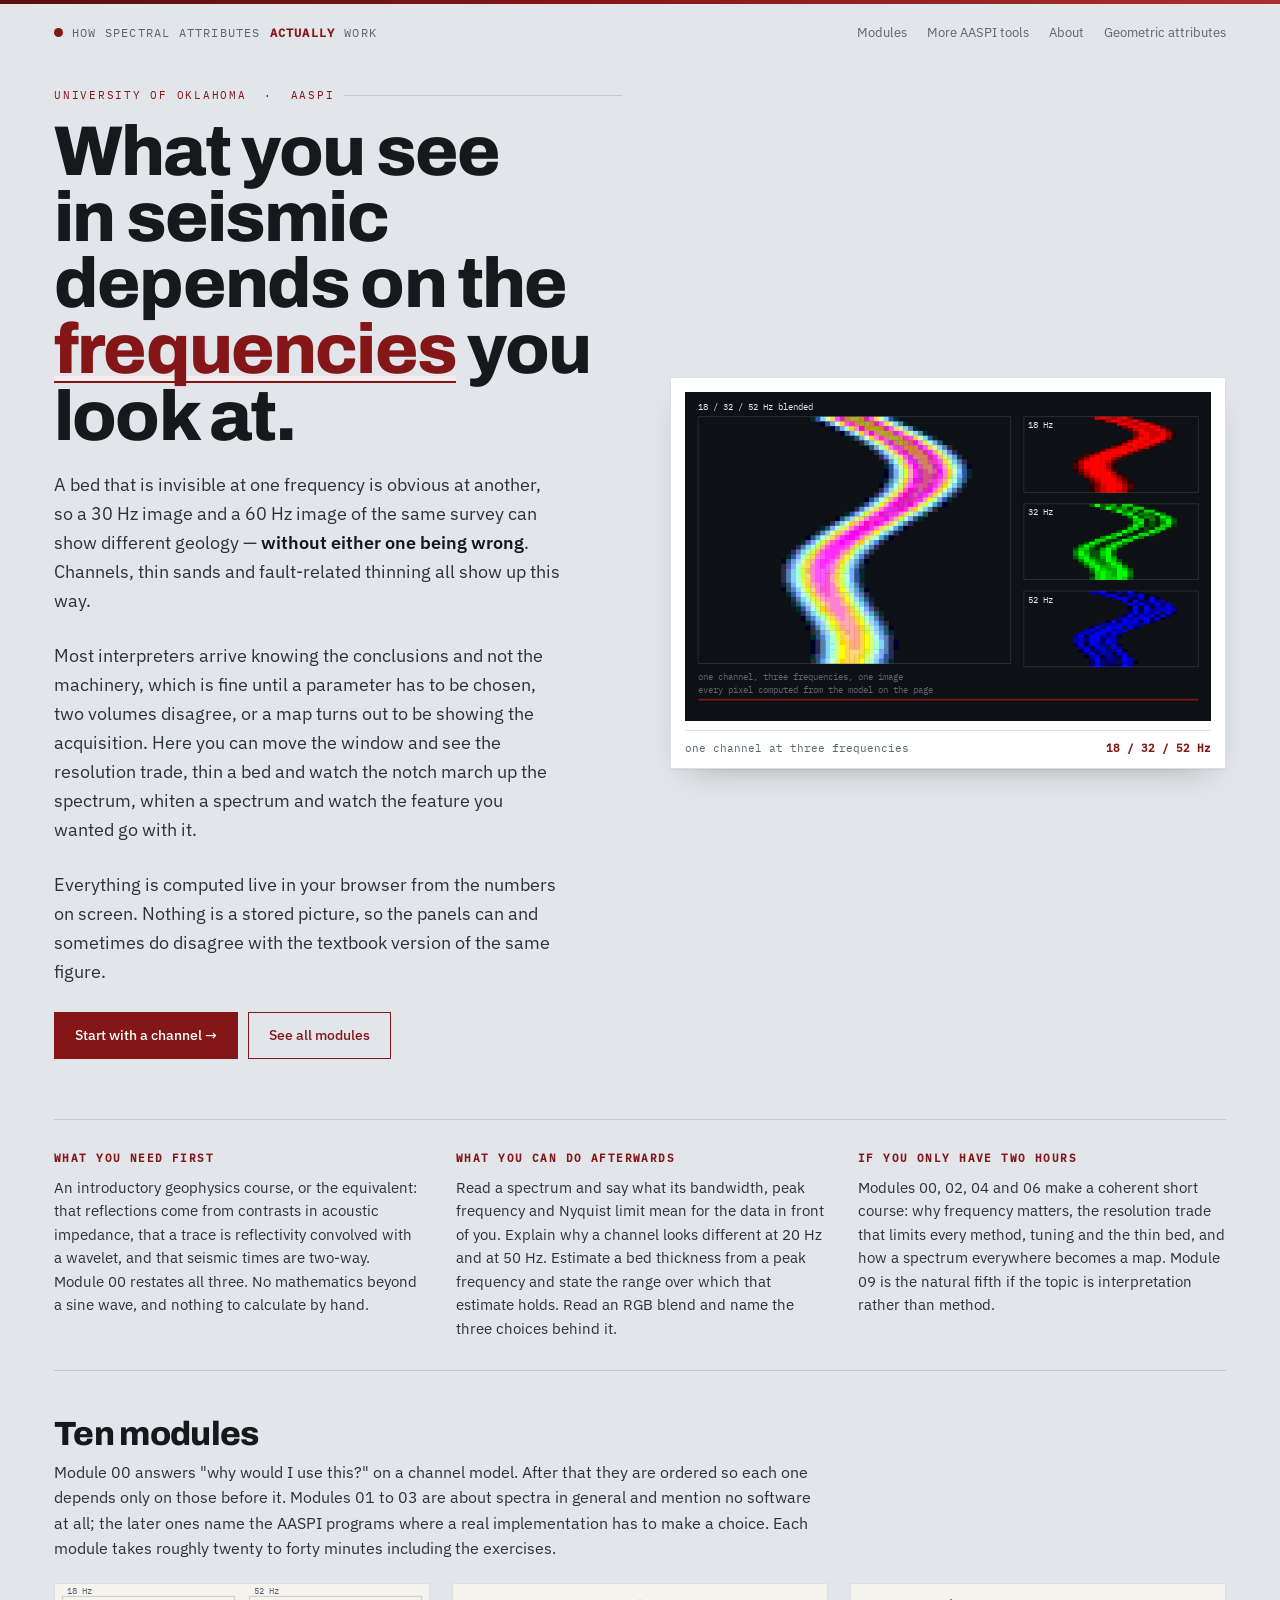
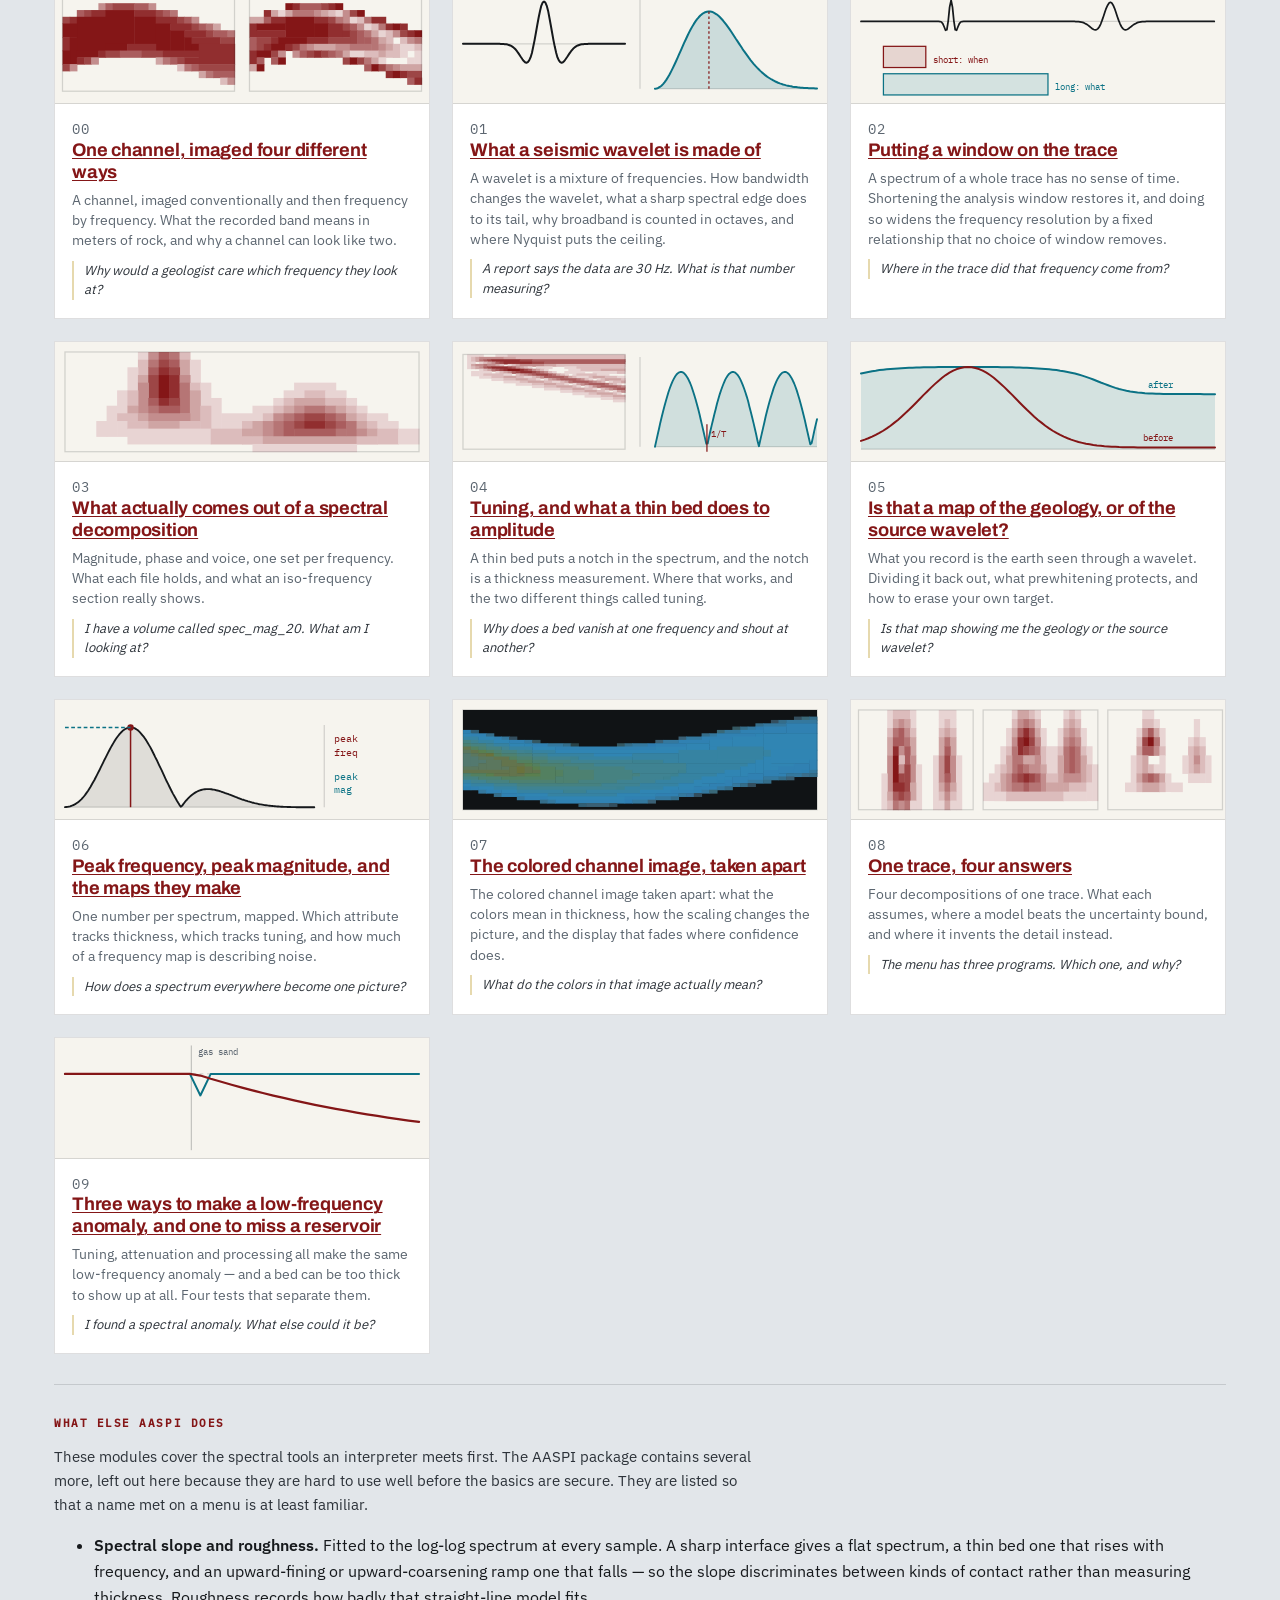
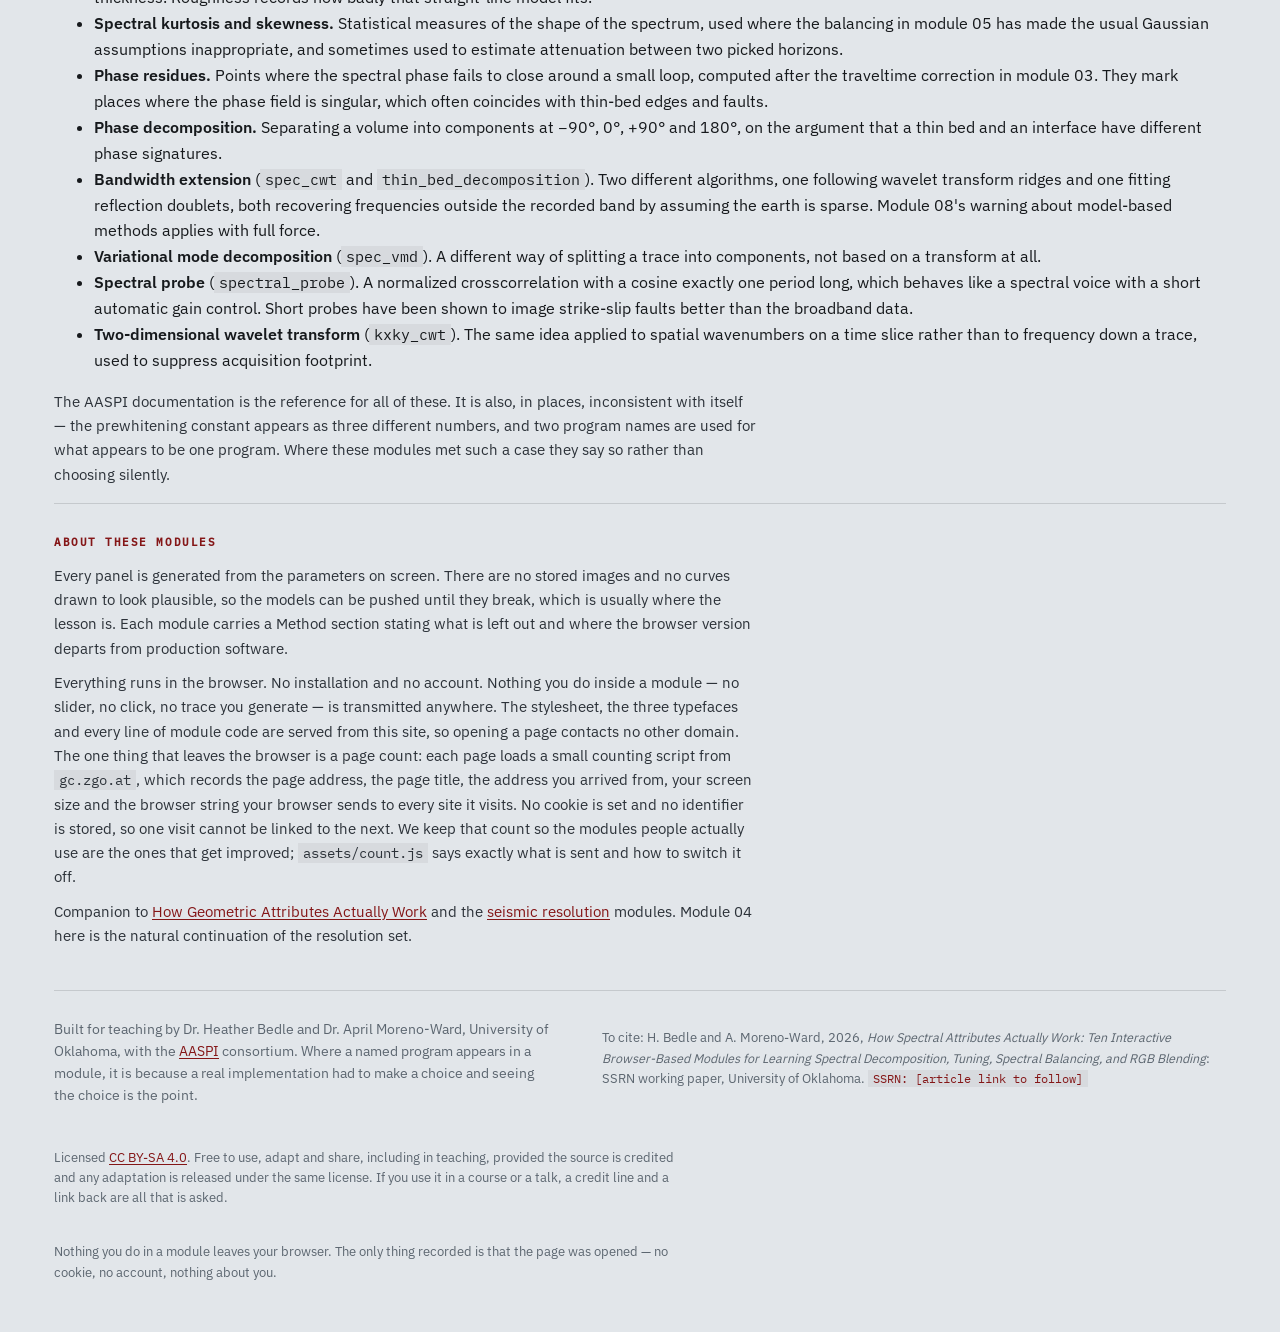
==== commit ffaa1ca8: "Add files via upload" ====
--- a/index.html
+++ b/index.html
@@ -259,7 +259,7 @@
         appears in a module, it is because a real implementation had to make a choice and seeing the
         choice is the point.</p>
       <p class="lic">To cite: H. Bedle and A. Moreno-Ward, 2026, <i>How Spectral Attributes Actually
-        Work: A Set of Browser-Based Interactive Modules</i>: SSRN working paper, University of Oklahoma.
+        Work: Ten Interactive Browser-Based Modules for Learning Spectral Decomposition, Tuning, Spectral Balancing, and RGB Blending</i>: SSRN working paper, University of Oklahoma.
         <span class="k">SSRN: [article link to follow]</span></p>
       <p class="lic">Licensed <a href="https://creativecommons.org/licenses/by-sa/4.0/">CC BY-SA 4.0</a>.
         Free to use, adapt and share, including in teaching, provided the source is credited and any
